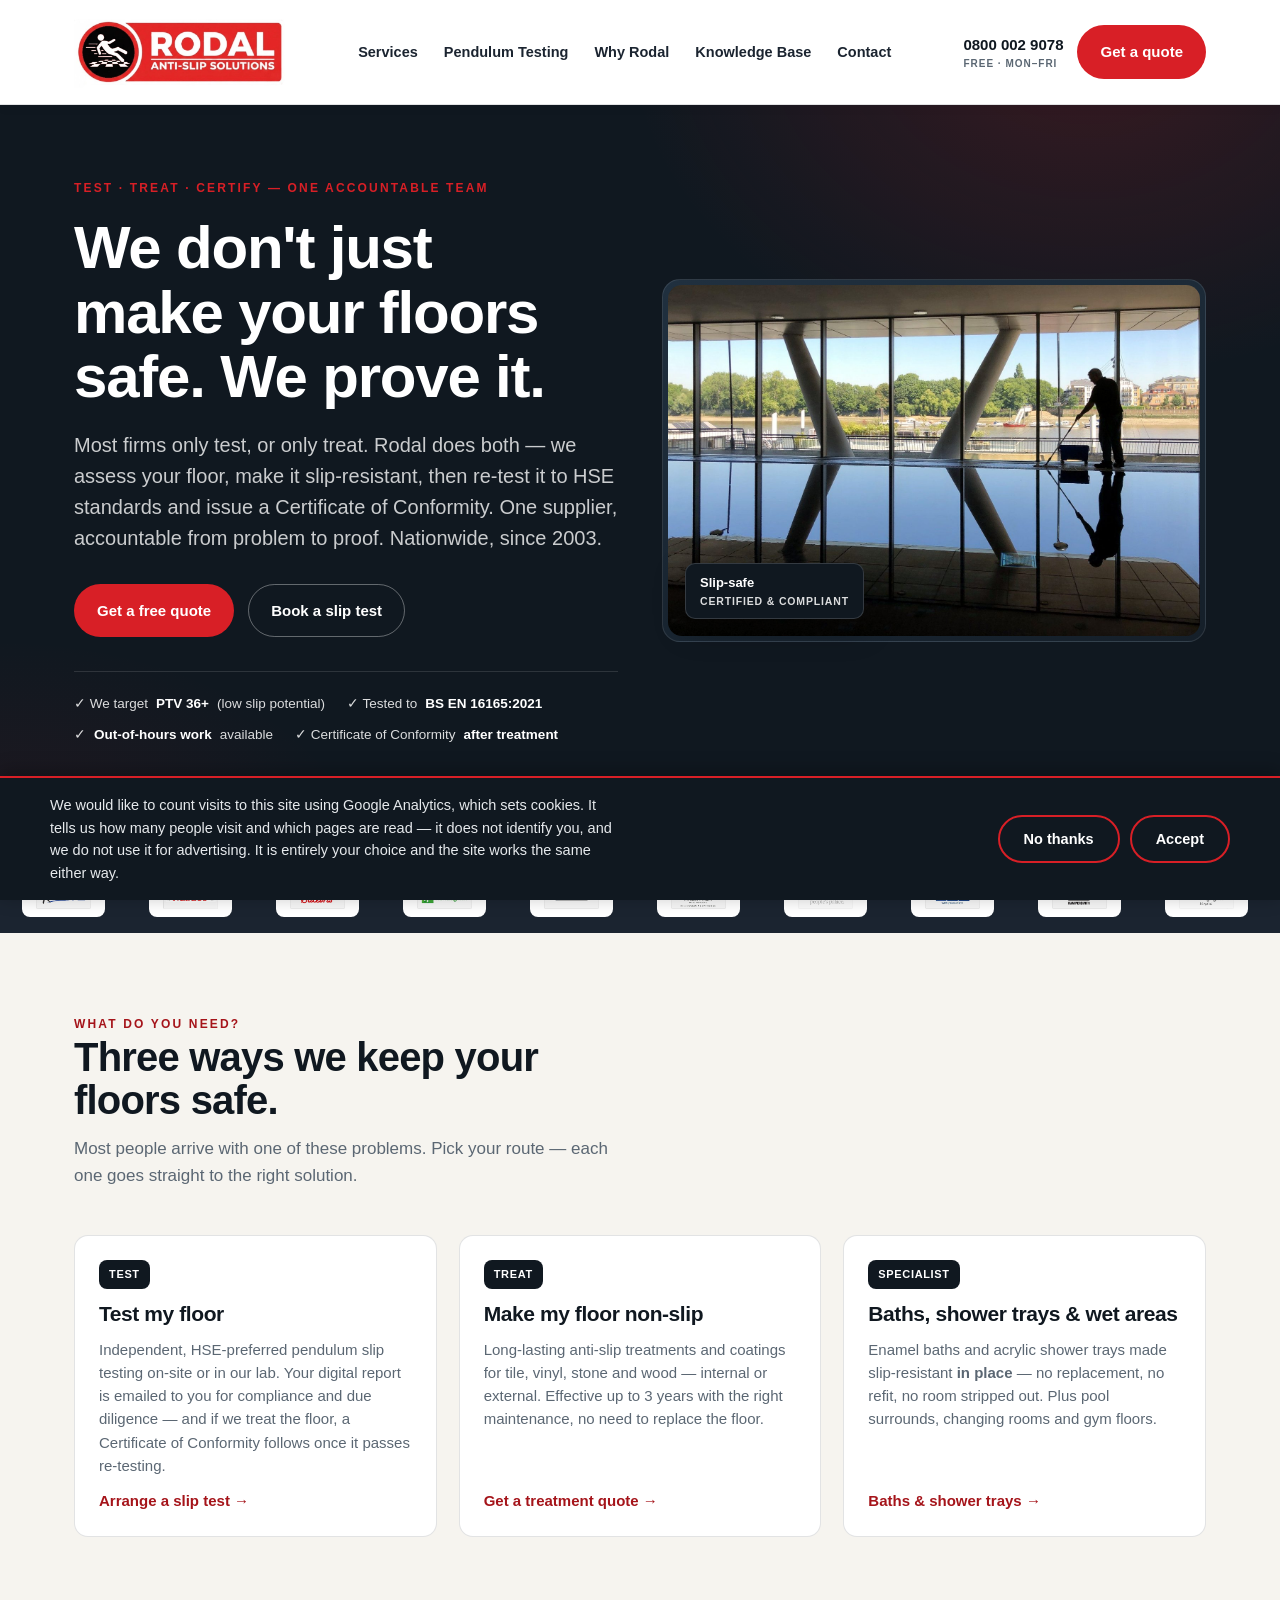
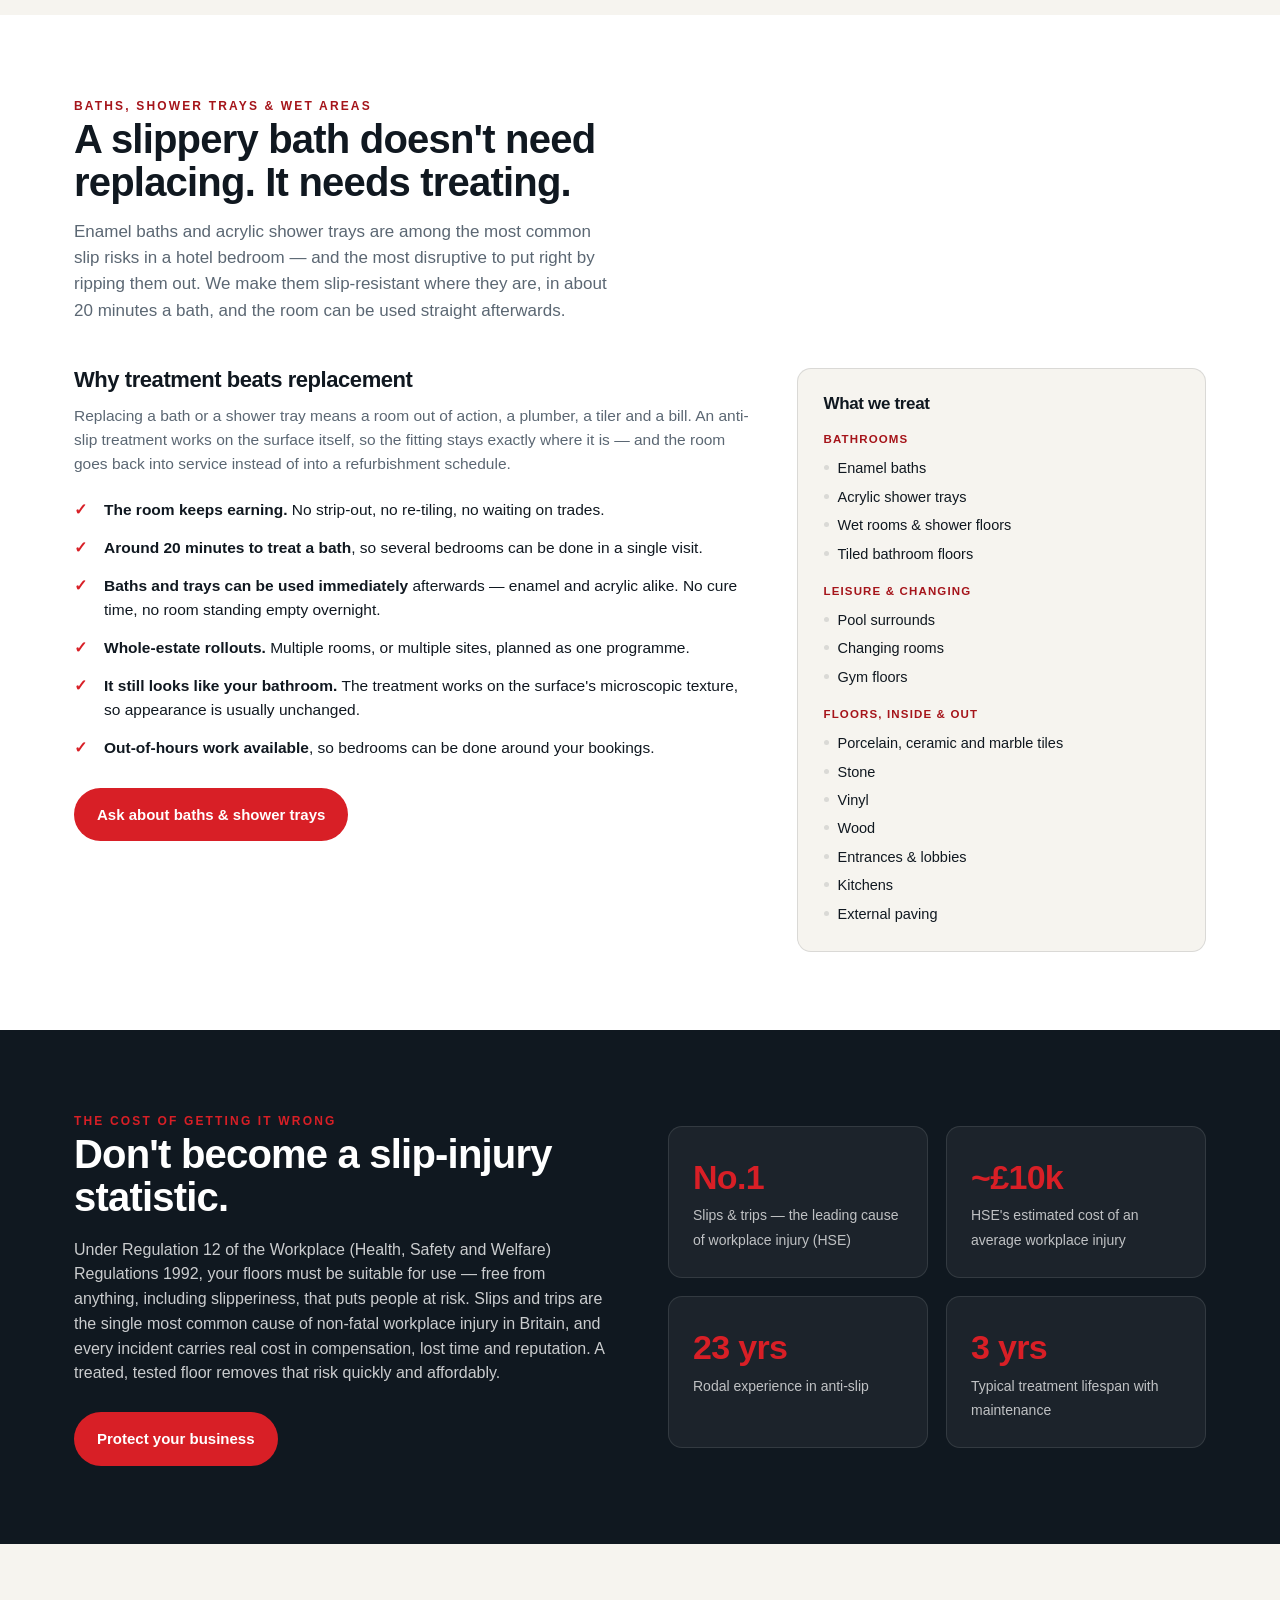
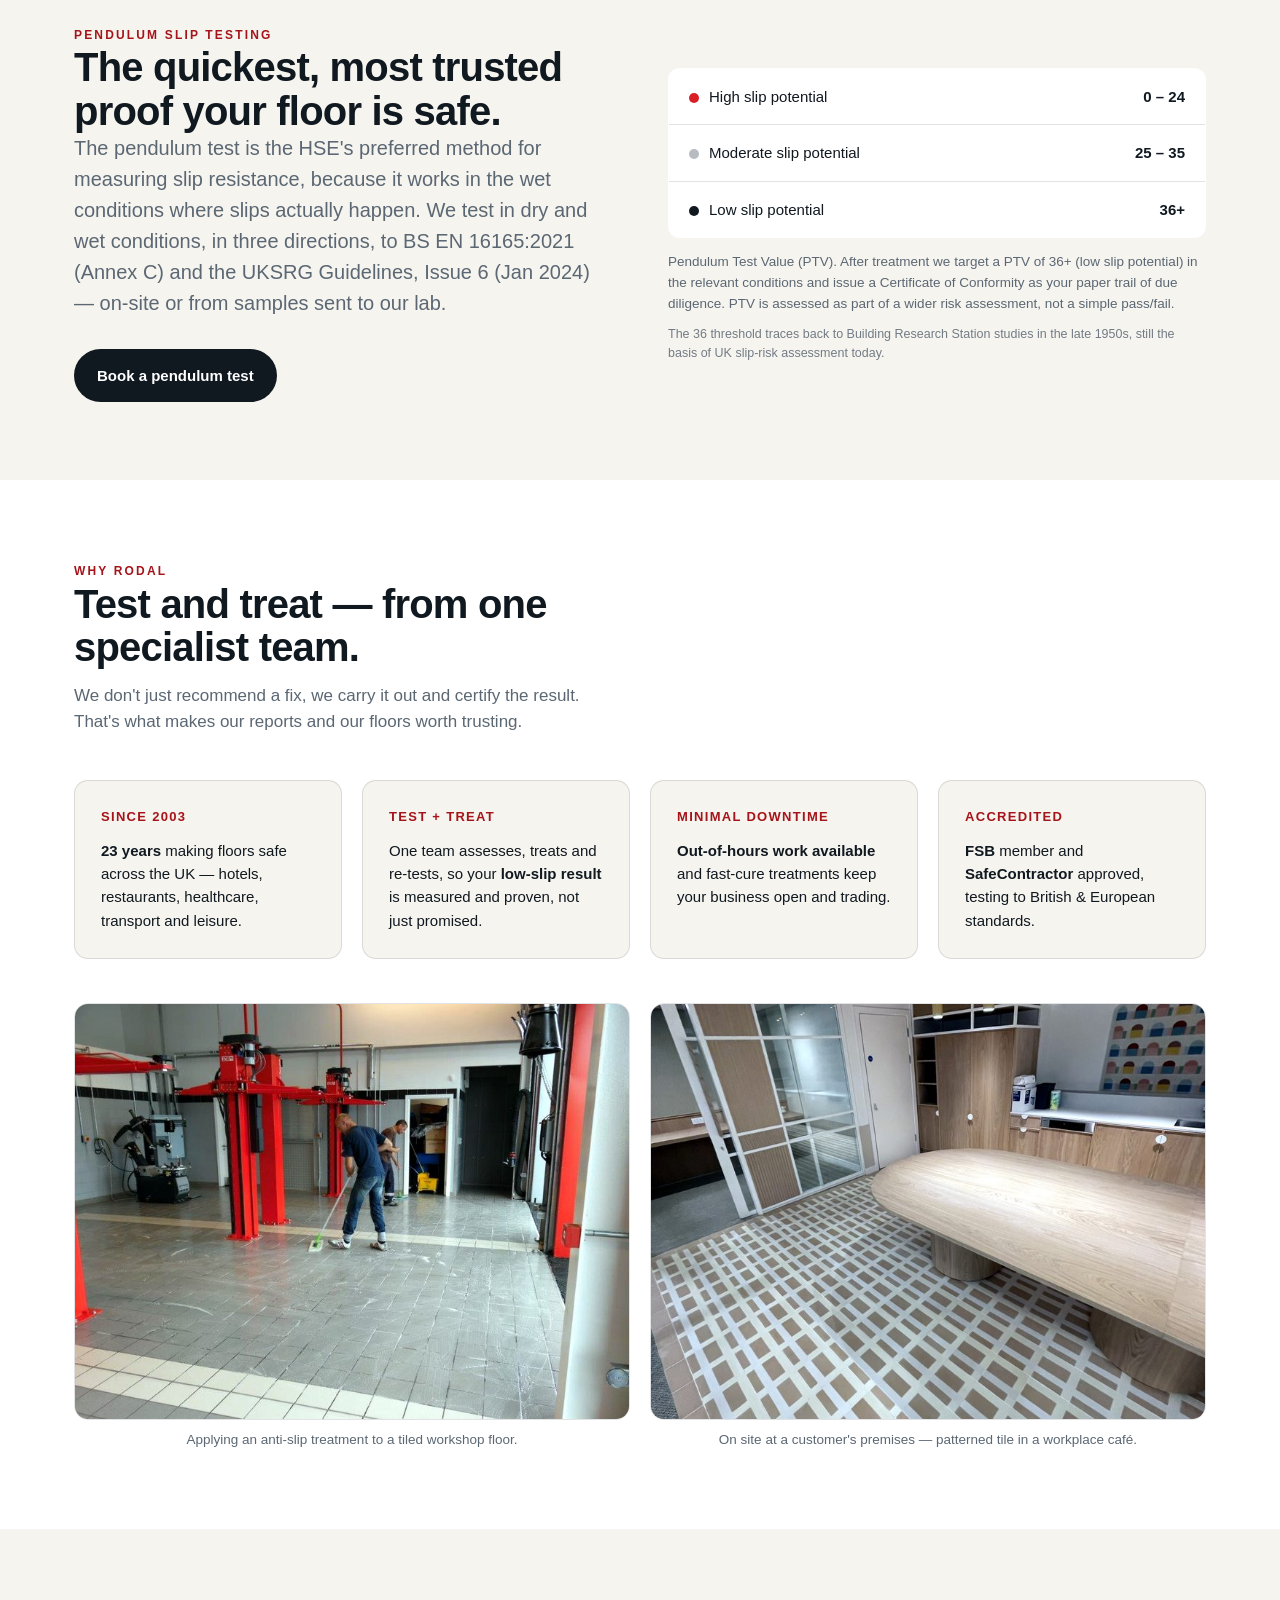
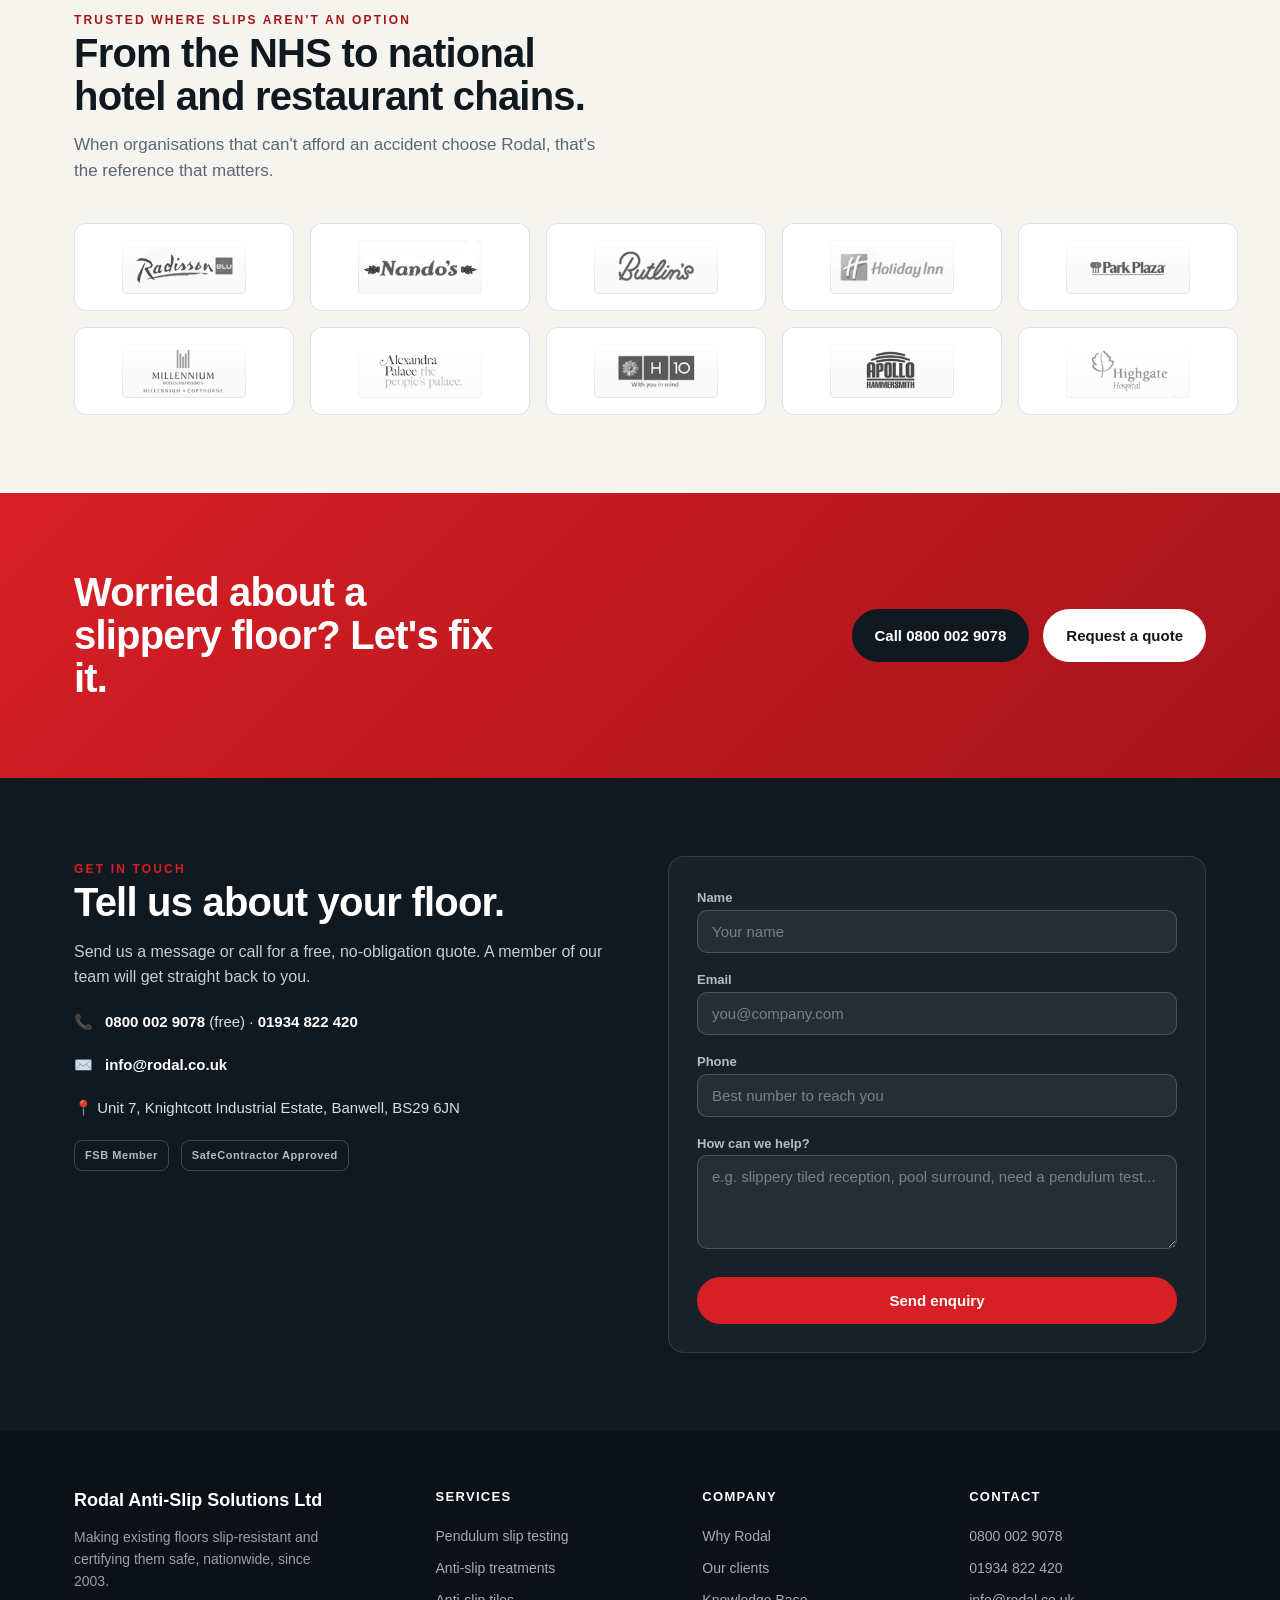
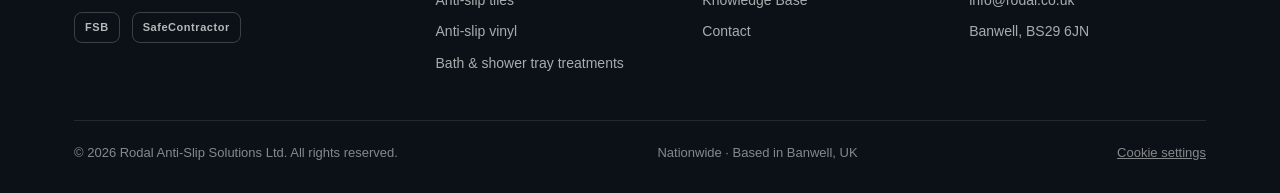
==== index.html @ 03ccbbd1 "Add a site icon The logo's circular slip mark on a red tile, in the sizes browsers and phones use. L" ====
<!DOCTYPE html>
<html lang="en">
<head>
<meta charset="UTF-8" />
<meta name="viewport" content="width=device-width, initial-scale=1" />
<!-- REVIEW PREVIEW ONLY: keeps this draft out of Google search results.
     REMOVE THIS LINE BEFORE THE SITE GOES LIVE, or the real site will never be listed. -->
<title>Anti-slip baths, shower trays & floors | Rodal Anti-Slip Solutions</title>
<meta name="description" content="Anti-slip treatment for enamel baths, acrylic shower trays and hard floors, proven by HSE-standard pendulum testing. Trusted by the NHS, TfL and hotel groups." />
<link rel="icon" href="/favicon.ico" sizes="any">
<link rel="icon" type="image/png" href="/favicon-32.png" sizes="32x32">
<link rel="apple-touch-icon" href="/apple-touch-icon.png">
<link rel="stylesheet" href="styles.css" />
</head>
<body>

<header>
  <div class="wrap nav">
    <a class="brand" href="#top">
      <img src="assets/rodal-logo.png" alt="Rodal Anti-Slip Solutions" width="212" height="72" />
    </a>
    <nav class="nav-links" id="menu">
      <a href="#services">Services</a>
      <a href="#testing">Pendulum Testing</a>
      <a href="#why">Why Rodal</a>
      <a href="knowledge.html">Knowledge Base</a>
      <a href="#contact">Contact</a>
    </nav>
    <div class="nav-cta">
      <a class="nav-phone" href="tel:08000029078">0800 002 9078<small>Free · Mon–Fri</small></a>
      <a class="btn btn-primary" href="#contact">Get a quote</a>
      <button class="burger" onclick="document.getElementById('menu').classList.toggle('open')">☰</button>
    </div>
  </div>
</header>

<!-- HERO -->
<section class="hero" id="top" style="padding:0">
  <div class="wrap">
    <div>
      <span class="eyebrow" style="color:var(--accent)">Test · Treat · Certify — one accountable team</span>
      <h1>We don't just make your floors safe. We prove it.</h1>
      <p class="lead">Most firms only test, or only treat. Rodal does both — we assess your floor, make it slip-resistant, then re-test it to HSE standards and issue a Certificate of Conformity. One supplier, accountable from problem to proof. Nationwide, since 2003.</p>
      <div class="hero-cta">
        <a class="btn btn-primary" href="#contact">Get a free quote</a>
        <a class="btn btn-ghost" href="#testing">Book a slip test</a>
      </div>
      <div class="ticks">
        <span class="tick">✓ We target <b>PTV 36+</b> (low slip potential)</span>
        <span class="tick">✓ Tested to <b>BS EN 16165:2021</b></span>
        <span class="tick">✓ <b>Out-of-hours work</b> available</span>
        <span class="tick">✓ Certificate of Conformity <b>after treatment</b></span>
      </div>
    </div>
    <div class="hero-card">
      <img src="assets/hero-poolside.jpg" width="1500" height="1004"
           alt="A Rodal operative treating a poolside floor at a riverside leisure building" />
      <div class="hero-badge">Slip-safe<small>Certified &amp; compliant</small></div>
    </div>
  </div>
</section>

<!-- MARQUEE -->
<p class="marquee-lead">Trusted across hotels, healthcare, leisure and hospitality</p>
<div class="marquee">
  <div class="track">
    <img src="assets/logos/radisson.png" alt="Radisson" /><img src="assets/logos/nandos.png" alt="Nando's" /><img src="assets/logos/butlins.png" alt="Butlin's" /><img src="assets/logos/holiday.png" alt="Holiday Inn" /><img src="assets/logos/parkplaza.png" alt="Park Plaza" /><img src="assets/logos/millenium.png" alt="Millennium Hotels" /><img src="assets/logos/alexandra.png" alt="Alexandra Hotels" /><img src="assets/logos/h10.png" alt="H10 Hotels" /><img src="assets/logos/apollo.png" alt="Apollo" /><img src="assets/logos/highgate.png" alt="Highgate" />
    <img src="assets/logos/radisson.png" alt="Radisson" /><img src="assets/logos/nandos.png" alt="Nando's" /><img src="assets/logos/butlins.png" alt="Butlin's" /><img src="assets/logos/holiday.png" alt="Holiday Inn" /><img src="assets/logos/parkplaza.png" alt="Park Plaza" /><img src="assets/logos/millenium.png" alt="Millennium Hotels" /><img src="assets/logos/alexandra.png" alt="Alexandra Hotels" /><img src="assets/logos/h10.png" alt="H10 Hotels" /><img src="assets/logos/apollo.png" alt="Apollo" /><img src="assets/logos/highgate.png" alt="Highgate" />
  </div>
</div>

<!-- SERVICES / ROUTES -->
<section id="services">
  <div class="wrap">
    <div class="sec-head">
      <span class="eyebrow">What do you need?</span>
      <h2>Three ways we keep your floors safe.</h2>
      <p>Most people arrive with one of these problems. Pick your route — each one goes straight to the right solution.</p>
    </div>
    <div class="routes">
      <div class="route">
        <div class="rbody">
          <span class="tag">Test</span>
          <h3>Test my floor</h3>
          <p>Independent, HSE-preferred pendulum slip testing on-site or in our lab. Your digital report is emailed to you for compliance and due diligence — and if we treat the floor, a Certificate of Conformity follows once it passes re-testing.</p>
          <a class="rlink" href="#testing">Arrange a slip test →</a>
        </div>
      </div>
      <div class="route">
        <div class="rbody">
          <span class="tag">Treat</span>
          <h3>Make my floor non-slip</h3>
          <p>Long-lasting anti-slip treatments and coatings for tile, vinyl, stone and wood — internal or external. Effective up to 3 years with the right maintenance, no need to replace the floor.</p>
          <a class="rlink" href="#contact">Get a treatment quote →</a>
        </div>
      </div>
      <div class="route">
        <div class="rbody">
          <span class="tag">Specialist</span>
          <h3>Baths, shower trays &amp; wet areas</h3>
          <p>Enamel baths and acrylic shower trays made slip-resistant <b>in place</b> — no replacement, no refit, no room stripped out. Plus pool surrounds, changing rooms and gym floors.</p>
          <a class="rlink" href="#bathrooms">Baths &amp; shower trays →</a>
        </div>
      </div>
    </div>
  </div>
</section>

<!-- BATHROOMS, TRAYS & WET AREAS -->
<section id="bathrooms">
  <div class="wrap">
    <div class="sec-head">
      <span class="eyebrow">Baths, shower trays &amp; wet areas</span>
      <h2>A slippery bath doesn't need replacing. It needs treating.</h2>
      <p>Enamel baths and acrylic shower trays are among the most common slip risks in a hotel bedroom — and the most disruptive to put right by ripping them out. We make them slip-resistant where they are, in about 20 minutes a bath, and the room can be used straight afterwards.</p>
    </div>
    <div class="bath-grid">
      <div class="bath-main">
        <h3>Why treatment beats replacement</h3>
        <p>Replacing a bath or a shower tray means a room out of action, a plumber, a tiler and a bill. An anti-slip treatment works on the surface itself, so the fitting stays exactly where it is — and the room goes back into service instead of into a refurbishment schedule.</p>
        <ul class="bath-list">
          <li><b>The room keeps earning.</b> No strip-out, no re-tiling, no waiting on trades.</li>
          <li><b>Around 20 minutes to treat a bath</b>, so several bedrooms can be done in a single visit.</li>
          <li><b>Baths and trays can be used immediately</b> afterwards — enamel and acrylic alike. No cure time, no room standing empty overnight.</li>
          <li><b>Whole-estate rollouts.</b> Multiple rooms, or multiple sites, planned as one programme.</li>
          <li><b>It still looks like your bathroom.</b> The treatment works on the surface's microscopic texture, so appearance is usually unchanged.</li>
          <li><b>Out-of-hours work available</b>, so bedrooms can be done around your bookings.</li>
        </ul>
        <a class="btn btn-primary" href="#contact">Ask about baths &amp; shower trays</a>
      </div>
      <aside class="treat-list">
        <h3>What we treat</h3>
        <div class="tl-group">
          <span class="tl-head">Bathrooms</span>
          <ul>
            <li>Enamel baths</li>
            <li>Acrylic shower trays</li>
            <li>Wet rooms &amp; shower floors</li>
            <li>Tiled bathroom floors</li>
          </ul>
        </div>
        <div class="tl-group">
          <span class="tl-head">Leisure &amp; changing</span>
          <ul>
            <li>Pool surrounds</li>
            <li>Changing rooms</li>
            <li>Gym floors</li>
          </ul>
        </div>
        <div class="tl-group">
          <span class="tl-head">Floors, inside &amp; out</span>
          <ul>
            <li>Porcelain, ceramic and marble tiles</li>
            <li>Stone</li>
            <li>Vinyl</li>
            <li>Wood</li>
            <li>Entrances &amp; lobbies</li>
            <li>Kitchens</li>
            <li>External paving</li>
          </ul>
        </div>
      </aside>
    </div>
  </div>
</section>

<!-- RISK BAND -->
<section class="risk">
  <div class="wrap">
    <div>
      <span class="eyebrow" style="color:var(--accent)">The cost of getting it wrong</span>
      <h2>Don't become a slip-injury statistic.</h2>
      <p>Under Regulation 12 of the Workplace (Health, Safety and Welfare) Regulations 1992, your floors must be suitable for use — free from anything, including slipperiness, that puts people at risk. Slips and trips are the single most common cause of non-fatal workplace injury in Britain, and every incident carries real cost in compensation, lost time and reputation. A treated, tested floor removes that risk quickly and affordably.</p>
      <a class="btn btn-primary" href="#contact" style="margin-top:26px">Protect your business</a>
    </div>
    <div class="stats">
      <div class="stat"><b>No.1</b><span>Slips &amp; trips — the leading cause of workplace injury (HSE)</span></div>
      <div class="stat"><b>~£10k</b><span>HSE's estimated cost of an average workplace injury</span></div>
      <div class="stat"><b>23 yrs</b><span>Rodal experience in anti-slip</span></div>
      <div class="stat"><b>3 yrs</b><span>Typical treatment lifespan with maintenance</span></div>
    </div>
  </div>
</section>

<!-- PENDULUM TESTING -->
<section id="testing">
  <div class="wrap ptv">
    <div>
      <span class="eyebrow">Pendulum slip testing</span>
      <h2>The quickest, most trusted proof your floor is safe.</h2>
      <p class="lead" style="color:var(--muted)">The pendulum test is the HSE's preferred method for measuring slip resistance, because it works in the wet conditions where slips actually happen. We test in dry and wet conditions, in three directions, to BS EN 16165:2021 (Annex C) and the UKSRG Guidelines, Issue 6 (Jan 2024) — on-site or from samples sent to our lab.</p>
      <div class="hero-cta">
        <a class="btn btn-dark" href="#contact">Book a pendulum test</a>
      </div>
    </div>
    <div>
      <table class="ptv-table">
        <tr><td><span class="dot" style="background:#d81f26"></span>High slip potential</td><td>0 – 24</td></tr>
        <tr><td><span class="dot" style="background:#b8bcc2"></span>Moderate slip potential</td><td>25 – 35</td></tr>
        <tr><td><span class="dot" style="background:#101820"></span>Low slip potential</td><td>36+</td></tr>
      </table>
      <p style="font-size:13.5px;color:var(--muted);margin-top:14px">Pendulum Test Value (PTV). After treatment we target a PTV of 36+ (low slip potential) in the relevant conditions and issue a Certificate of Conformity as your paper trail of due diligence. PTV is assessed as part of a wider risk assessment, not a simple pass/fail.</p>
      <p style="font-size:12.5px;color:var(--muted);margin-top:10px;opacity:.85">The 36 threshold traces back to Building Research Station studies in the late 1950s, still the basis of UK slip-risk assessment today.</p>
    </div>
  </div>
</section>

<!-- WHY -->
<section class="why" id="why">
  <div class="wrap">
    <div class="sec-head">
      <span class="eyebrow">Why Rodal</span>
      <h2>Test and treat — from one specialist team.</h2>
      <p>We don't just recommend a fix, we carry it out and certify the result. That's what makes our reports and our floors worth trusting.</p>
    </div>
    <div class="why-grid">
      <div class="why-item"><div class="k">Since 2003</div><p><b>23 years</b> making floors safe across the UK — hotels, restaurants, healthcare, transport and leisure.</p></div>
      <div class="why-item"><div class="k">Test + Treat</div><p>One team assesses, treats and re-tests, so your <b>low-slip result</b> is measured and proven, not just promised.</p></div>
      <div class="why-item"><div class="k">Minimal downtime</div><p><b>Out-of-hours work available</b> and fast-cure treatments keep your business open and trading.</p></div>
      <div class="why-item"><div class="k">Accredited</div><p><b>FSB</b> member and <b>SafeContractor</b> approved, testing to British &amp; European standards.</p></div>
    </div>
    <div class="work-pair">
      <figure>
        <img src="assets/treating-a-floor.jpg" width="760" height="570" loading="lazy"
             alt="Two Rodal operatives applying an anti-slip treatment to a tiled workshop floor" />
        <figcaption>Applying an anti-slip treatment to a tiled workshop floor.</figcaption>
      </figure>
      <figure>
        <img src="assets/customer-tile-floor.jpg" width="760" height="570" loading="lazy"
             alt="A patterned tiled floor in a workplace cafe at a customer's premises" />
        <figcaption>On site at a customer's premises — patterned tile in a workplace café.</figcaption>
      </figure>
    </div>
  </div>
</section>

<!-- CLIENTS -->
<section id="clients">
  <div class="wrap">
    <div class="sec-head">
      <span class="eyebrow">Trusted where slips aren't an option</span>
      <h2>From the NHS to national hotel and restaurant chains.</h2>
      <p>When organisations that can't afford an accident choose Rodal, that's the reference that matters.</p>
    </div>
    <div class="clients-grid">
      <div class="client"><img src="assets/logos/radisson.png" alt="Radisson" /></div>
      <div class="client"><img src="assets/logos/nandos.png" alt="Nando's" /></div>
      <div class="client"><img src="assets/logos/butlins.png" alt="Butlin's" /></div>
      <div class="client"><img src="assets/logos/holiday.png" alt="Holiday Inn" /></div>
      <div class="client"><img src="assets/logos/parkplaza.png" alt="Park Plaza" /></div>
      <div class="client"><img src="assets/logos/millenium.png" alt="Millennium Hotels" /></div>
      <div class="client"><img src="assets/logos/alexandra.png" alt="Alexandra Hotels" /></div>
      <div class="client"><img src="assets/logos/h10.png" alt="H10 Hotels" /></div>
      <div class="client"><img src="assets/logos/apollo.png" alt="Apollo" /></div>
      <div class="client"><img src="assets/logos/highgate.png" alt="Highgate" /></div>
    </div>
  </div>
</section>

<!-- CTA BAND -->
<section class="cta-band">
  <div class="wrap">
    <h2>Worried about a slippery floor? Let's fix it.</h2>
    <div class="btns">
      <a class="btn btn-dark" href="tel:08000029078">Call 0800 002 9078</a>
      <a class="btn" style="background:#fff;color:var(--ink)" href="#contact">Request a quote</a>
    </div>
  </div>
</section>

<!-- CONTACT -->
<section class="contact" id="contact">
  <div class="wrap">
    <div class="cinfo">
      <span class="eyebrow" style="color:var(--accent)">Get in touch</span>
      <h2 style="color:#fff">Tell us about your floor.</h2>
      <p style="margin-top:16px">Send us a message or call for a free, no-obligation quote. A member of our team will get straight back to you.</p>
      <div class="line">📞 <span><a href="tel:08000029078">0800 002 9078</a> (free) · <a href="tel:01934822420">01934 822 420</a></span></div>
      <div class="line">✉️ <a href="mailto:info@rodal.co.uk">info@rodal.co.uk</a></div>
      <div class="line">📍 Unit 7, Knightcott Industrial Estate, Banwell, BS29 6JN</div>
      <div class="accred"><span>FSB Member</span><span>SafeContractor Approved</span></div>
    </div>
    <form onsubmit="return rodalSubmit(event, 'enquirySent', 'Website enquiry')">
      <div><label>Name</label><input required placeholder="Your name" /></div>
      <div><label>Email</label><input type="email" required placeholder="you@company.com" /></div>
      <div><label>Phone</label><input placeholder="Best number to reach you" /></div>
      <div><label>How can we help?</label><textarea rows="4" placeholder="e.g. slippery tiled reception, pool surround, need a pendulum test..."></textarea></div>
      <!-- Spam trap: hidden from people, filled in by bots. Submissions with
           this set are silently discarded. Not visible on the page. -->
      <input type="text" name="_gotcha" tabindex="-1" autocomplete="off" aria-hidden="true" style="position:absolute;left:-9999px;width:1px;height:1px;opacity:0;">
      <button class="btn btn-primary" type="submit">Send enquiry</button>
    </form>
    <!-- Shown in place of the form once an enquiry has been sent. -->
    <div id="enquirySent" style="display:none; border-left:4px solid var(--accent); background:rgba(255,255,255,.06); border-radius:10px; padding:20px 22px; align-self:start;">
      <h3 style="color:#fff; margin:0 0 .4em;">Thank you — message sent</h3>
      <p style="margin:0;">We've received your enquiry and will get straight back to you. If it's urgent, please call us free on <a href="tel:08000029078" style="color:#fff; font-weight:700;">0800 002 9078</a>.</p>
    </div>
  </div>
</section>

<!-- FOOTER -->
<footer>
  <div class="wrap">
    <div class="foot">
      <div class="foot-brand">
        <b>Rodal Anti-Slip Solutions Ltd</b>
        <p>Making existing floors slip-resistant and certifying them safe, nationwide, since 2003.</p>
        <div class="accred"><span>FSB</span><span>SafeContractor</span></div>
      </div>
      <div>
        <h4>Services</h4>
        <a href="#testing">Pendulum slip testing</a>
        <a href="#services">Anti-slip treatments</a>
        <a href="#services">Anti-slip tiles</a>
        <a href="#services">Anti-slip vinyl</a>
        <a href="#services">Bath &amp; shower tray treatments</a>
      </div>
      <div>
        <h4>Company</h4>
        <a href="#why">Why Rodal</a>
        <a href="#clients">Our clients</a>
        <a href="knowledge.html">Knowledge Base</a>
        <a href="#contact">Contact</a>
      </div>
      <div>
        <h4>Contact</h4>
        <a href="tel:08000029078">0800 002 9078</a>
        <a href="tel:01934822420">01934 822 420</a>
        <a href="mailto:info@rodal.co.uk">info@rodal.co.uk</a>
        <a>Banwell, BS29 6JN</a>
      </div>
    </div>
    <div class="foot-bottom">
      <span>© 2026 Rodal Anti-Slip Solutions Ltd. All rights reserved.</span>
      <span>Nationwide · Based in Banwell, UK</span>
    </div>
  </div>
</footer>

<script src="assets/rodal-forms.js"></script>
<script src="assets/consent.js"></script>
</body>
</html>
---- styles.css ----
:root{
  --ink:#101820;
  --ink-2:#1b2430;
  --paper:#f6f4ef;
  --paper-2:#ffffff;
  --muted:#5b6773;
  --line:rgba(16,24,32,.12);
  --accent:#d81f26;      /* brand red */
  --accent-deep:#a5141a;
  --safe:#d81f26;        /* on-brand accent */
  --maxw:1180px;
  --r:14px;
}
*{box-sizing:border-box;margin:0;padding:0}
html{scroll-behavior:smooth}
body{
  font-family:-apple-system,BlinkMacSystemFont,"Segoe UI",Roboto,Helvetica,Arial,sans-serif;
  color:var(--ink);background:var(--paper);line-height:1.55;
  -webkit-font-smoothing:antialiased;
}
a{color:inherit;text-decoration:none}
.wrap{max-width:var(--maxw);margin:0 auto;padding:0 24px}
.eyebrow{font-size:12px;letter-spacing:.18em;text-transform:uppercase;font-weight:700;color:var(--accent-deep)}
h1,h2,h3{line-height:1.08;letter-spacing:-.02em;font-weight:800}
h1{font-size:clamp(34px,5.2vw,60px)}
h2{font-size:clamp(26px,3.6vw,40px)}
p{color:var(--ink)}
.lead{font-size:clamp(17px,2vw,20px);color:var(--muted);max-width:60ch}

/* buttons */
.btn{display:inline-flex;align-items:center;gap:.5em;padding:14px 22px;border-radius:999px;font-weight:700;font-size:15px;transition:.2s;border:1.5px solid transparent;cursor:pointer}
.btn-primary{background:var(--accent);color:#fff}
.btn-primary:hover{background:var(--accent-deep);transform:translateY(-1px)}
.btn-ghost{border-color:rgba(255,255,255,.35);color:#fff}
.btn-ghost:hover{background:rgba(255,255,255,.1)}
.btn-dark{background:var(--ink);color:#fff}
.btn-dark:hover{background:var(--ink-2);transform:translateY(-1px)}

/* header */
header{position:sticky;top:0;z-index:50;background:#fff;border-bottom:1px solid var(--line);box-shadow:0 1px 12px rgba(16,24,32,.06)}
.nav{display:flex;align-items:center;justify-content:space-between;gap:20px;height:104px}
.brand{display:flex;align-items:center;color:var(--ink)}
.brand img{height:72px;width:auto;display:block}
.nav-links{display:flex;align-items:center;gap:26px}
.nav-links a{color:var(--ink-2);font-size:14.5px;font-weight:600}
.nav-links a:hover{color:var(--accent)}
.nav-cta{display:flex;align-items:center;gap:14px}
.nav-phone{color:var(--ink);font-weight:800;font-size:15px;white-space:nowrap}
.nav-phone small{display:block;font-size:10px;color:var(--muted);font-weight:600;letter-spacing:.1em;text-transform:uppercase}
.burger{display:none;background:none;border:0;color:var(--ink);font-size:26px;line-height:1}

/* hero */
.hero{background:var(--ink);color:#fff;position:relative;overflow:hidden}
.hero:before{content:"";position:absolute;inset:0;background:
  radial-gradient(60% 80% at 85% -10%,rgba(216,31,38,.20),transparent 60%),
  radial-gradient(50% 60% at 0% 110%,rgba(216,31,38,.10),transparent 60%)}
.hero .wrap{position:relative;padding:70px 24px 80px;display:grid;grid-template-columns:1fr 1fr;gap:44px;align-items:center}
.hero h1{margin:16px 0 20px;max-width:15ch}
.hero .lead{color:rgba(255,255,255,.78)}
.hero-cta{display:flex;gap:14px;flex-wrap:wrap;margin-top:30px}
.ticks{display:flex;flex-wrap:wrap;gap:10px 22px;margin-top:34px;border-top:1px solid rgba(255,255,255,.12);padding-top:22px}
.tick{font-size:13.5px;color:rgba(255,255,255,.85);display:flex;align-items:center;gap:8px}
.tick b{color:#fff}
.tick svg{flex:none}
.hero-card{background:linear-gradient(160deg,#20303f,#151f29);border:1px solid rgba(255,255,255,.1);border-radius:18px;padding:5px;aspect-ratio:3/2;position:relative}
.hero-card img{width:100%;height:100%;border-radius:14px;object-fit:cover;display:block}
.ph{width:100%;height:100%;border-radius:14px;background:
   repeating-linear-gradient(45deg,rgba(255,255,255,.03) 0 12px,rgba(255,255,255,.06) 12px 24px);
   display:grid;place-items:center;text-align:center;color:rgba(255,255,255,.55);font-size:13px;padding:20px}
.hero-badge{position:absolute;bottom:22px;left:22px;background:var(--ink);color:#fff;border:1px solid rgba(255,255,255,.15);font-weight:800;font-size:13px;padding:9px 14px;border-radius:10px;box-shadow:0 10px 30px rgba(0,0,0,.35)}
.hero-badge small{display:block;font-weight:600;font-size:10.5px;opacity:.85;letter-spacing:.08em;text-transform:uppercase}

/* marquee */
.marquee{background:var(--ink-2);color:#fff;padding:16px 0;overflow:hidden;white-space:nowrap;border-top:1px solid rgba(255,255,255,.08)}
.marquee .track{display:inline-block;animation:scroll 34s linear infinite}
.marquee span{display:inline-block;padding:0 30px;font-weight:700;font-size:14px;letter-spacing:.04em;color:rgba(255,255,255,.7)}
.marquee span:before{content:"◆";color:var(--accent);margin-right:30px;font-size:8px;vertical-align:middle}
@keyframes scroll{from{transform:translateX(0)}to{transform:translateX(-50%)}}
.marquee img{height:40px;width:auto;margin:0 22px;background:#fff;border-radius:8px;padding:8px 14px;object-fit:contain;vertical-align:middle}

/* sections */
section{padding:78px 0}
.sec-head{max-width:60ch}
.sec-head .eyebrow{margin-bottom:12px}
.sec-head p{color:var(--muted);margin-top:14px;font-size:17px}

/* routes */
.routes{display:grid;grid-template-columns:repeat(3,1fr);gap:22px;margin-top:46px}
.route{background:var(--paper-2);border:1px solid var(--line);border-radius:var(--r);overflow:hidden;display:flex;flex-direction:column;transition:.2s}
.route:hover{transform:translateY(-4px);box-shadow:0 20px 44px rgba(16,24,32,.1)}
.route .rimg{aspect-ratio:16/10;background:linear-gradient(160deg,#e9e4d9,#d9d2c4);display:grid;place-items:center;color:#8a8172;font-size:12.5px;position:relative}
.route .tag{position:absolute;top:12px;left:12px;background:var(--ink);color:#fff;font-size:11px;font-weight:700;letter-spacing:.06em;text-transform:uppercase;padding:6px 10px;border-radius:8px}
.route .rbody{padding:24px;display:flex;flex-direction:column;gap:12px;flex:1}
/* cards carry no photo, so the tag sits inline at the top of the body */
.route .rbody .tag{position:static;align-self:flex-start;margin-bottom:2px}
.route h3{font-size:21px}
.route p{color:var(--muted);font-size:15px}
.route .rlink{margin-top:auto;font-weight:800;color:var(--accent-deep);font-size:15px}

/* risk band */
.risk{background:var(--ink);color:#fff}
.risk .wrap{display:grid;grid-template-columns:1fr 1fr;gap:56px;align-items:center}
.risk h2{margin-bottom:18px}
.risk p{color:rgba(255,255,255,.78)}
.stats{display:grid;grid-template-columns:1fr 1fr;gap:18px}
.stat{background:rgba(255,255,255,.05);border:1px solid rgba(255,255,255,.1);border-radius:14px;padding:24px}
.stat b{display:block;font-size:34px;font-weight:900;color:var(--accent);letter-spacing:-.02em}
.stat span{font-size:14px;color:rgba(255,255,255,.72)}

/* PTV / how */
.ptv{display:grid;grid-template-columns:1fr 1fr;gap:56px;align-items:center}
.ptv-table{width:100%;border-collapse:collapse;margin-top:8px;background:var(--paper-2);border-radius:12px;overflow:hidden;border:1px solid var(--line)}
.ptv-table td{padding:16px 20px;border-bottom:1px solid var(--line);font-size:15px}
.ptv-table tr:last-child td{border-bottom:0}
.ptv-table td:last-child{text-align:right;font-weight:800}
.dot{display:inline-block;width:10px;height:10px;border-radius:50%;margin-right:10px;vertical-align:middle}

/* why */
.why{background:var(--paper-2)}
.why-grid{display:grid;grid-template-columns:repeat(4,1fr);gap:20px;margin-top:44px}
.why-item{padding:26px;border:1px solid var(--line);border-radius:14px;background:var(--paper)}
.why-item .k{font-size:13px;font-weight:800;letter-spacing:.1em;text-transform:uppercase;color:var(--accent-deep);margin-bottom:12px}
.why-item p{font-size:15px;color:var(--ink)}
.why-item p b{font-weight:800}
/* baths, shower trays & wet areas */
#bathrooms{background:var(--paper-2)}
.bath-grid{display:grid;grid-template-columns:1.25fr .75fr;gap:40px;margin-top:44px;align-items:start}
.bath-main h3{font-size:22px;margin-bottom:12px}
.bath-main p{color:var(--muted);font-size:15.5px}
.bath-list{list-style:none;margin:22px 0 28px;display:grid;gap:14px}
.bath-list li{position:relative;padding-left:30px;font-size:15.5px;color:var(--ink)}
.bath-list li:before{content:"✓";position:absolute;left:0;top:0;color:var(--accent);font-weight:800}
.bath-list li b{font-weight:800}
.treat-list{background:var(--paper);border:1px solid var(--line);border-radius:var(--r);padding:26px}
.treat-list h3{font-size:17px;margin-bottom:6px}
.tl-group{margin-top:18px}
.tl-head{display:block;font-size:11.5px;font-weight:800;letter-spacing:.1em;text-transform:uppercase;color:var(--accent-deep);margin-bottom:8px}
.tl-group ul{list-style:none;display:grid;gap:6px}
.tl-group li{font-size:14.5px;color:var(--ink);padding-left:14px;position:relative}
.tl-group li:before{content:"";position:absolute;left:0;top:8px;width:5px;height:5px;border-radius:50%;background:var(--line)}

/* caption above the client logo strip */
.marquee-lead{text-align:center;font-size:11.5px;font-weight:800;letter-spacing:.14em;text-transform:uppercase;color:var(--muted);background:var(--ink-2);color:rgba(255,255,255,.6);padding:16px 20px 0}

/* two photographs of real work, matched shape, one row */
.work-pair{display:grid;grid-template-columns:1fr 1fr;gap:20px;margin-top:44px}
.work-pair figure{margin:0}
.work-pair img{width:100%;height:auto;aspect-ratio:4/3;object-fit:cover;display:block;border-radius:14px;border:1px solid var(--line)}
.work-pair figcaption{margin-top:10px;font-size:13.5px;color:var(--muted);text-align:center}
@media (max-width:720px){ .work-pair{grid-template-columns:1fr;gap:24px} }

/* clients */
.clients-grid{display:grid;grid-template-columns:repeat(5,1fr);gap:16px;margin-top:38px}
.client{aspect-ratio:5/2;border:1px solid var(--line);border-radius:12px;display:grid;place-items:center;background:var(--paper-2);font-weight:800;color:#9aa2ab;font-size:14px;letter-spacing:.02em;padding:16px}
.client img{max-width:100%;max-height:54px;object-fit:contain;filter:grayscale(1);opacity:.8;transition:.2s}
.client:hover img{filter:none;opacity:1}

/* CTA band */
.cta-band{background:linear-gradient(135deg,var(--accent),var(--accent-deep));color:#fff}
.cta-band .wrap{display:flex;align-items:center;justify-content:space-between;gap:30px;flex-wrap:wrap}
.cta-band h2{max-width:20ch}
.cta-band .btns{display:flex;gap:14px;flex-wrap:wrap}

/* form */
.contact{background:var(--ink);color:#fff}
.contact .wrap{display:grid;grid-template-columns:1fr 1fr;gap:56px}
.contact p{color:rgba(255,255,255,.78)}
.cinfo a{color:#fff;font-weight:700}
.cinfo .line{display:flex;gap:12px;align-items:flex-start;margin-top:20px;font-size:15px;color:rgba(255,255,255,.85)}
.cinfo .line svg{flex:none;margin-top:2px}
form{background:rgba(255,255,255,.04);border:1px solid rgba(255,255,255,.12);border-radius:16px;padding:28px;display:grid;gap:14px}
form label{font-size:13px;font-weight:600;color:rgba(255,255,255,.7)}
form input,form textarea{width:100%;padding:12px 14px;border-radius:10px;border:1px solid rgba(255,255,255,.18);background:rgba(255,255,255,.06);color:#fff;font-size:15px;font-family:inherit}
form input::placeholder,form textarea::placeholder{color:rgba(255,255,255,.4)}
form .btn{justify-content:center;margin-top:6px}

/* footer */
footer{background:#0b1117;color:rgba(255,255,255,.7);padding:56px 0 30px}
.foot{display:grid;grid-template-columns:1.4fr 1fr 1fr 1fr;gap:30px}
footer h4{color:#fff;font-size:13px;letter-spacing:.1em;text-transform:uppercase;margin-bottom:14px}
footer a{display:block;color:rgba(255,255,255,.65);font-size:14px;padding:5px 0}
footer a:hover{color:#fff}
.foot-brand b{color:#fff;font-size:18px}
.foot-brand p{color:rgba(255,255,255,.6);font-size:14px;margin-top:12px;max-width:34ch}
.foot-bottom{border-top:1px solid rgba(255,255,255,.1);margin-top:40px;padding-top:22px;display:flex;justify-content:space-between;gap:16px;flex-wrap:wrap;font-size:13px;color:rgba(255,255,255,.5)}
.accred{display:flex;gap:12px;margin-top:20px}
.accred span{font-size:11px;font-weight:700;letter-spacing:.05em;border:1px solid rgba(255,255,255,.2);padding:6px 10px;border-radius:8px;color:rgba(255,255,255,.7)}

.note{background:#fdeaea;border:1px dashed var(--accent-deep);color:#7a1418;font-size:13px;padding:10px 16px;text-align:center}

/* ===== subpage / page header ===== */
.page-hero{background:var(--ink);color:#fff;padding:54px 0 46px;position:relative;overflow:hidden}
.page-hero:before{content:"";position:absolute;inset:0;background:radial-gradient(60% 90% at 90% -20%,rgba(216,31,38,.22),transparent 60%)}
.page-hero .wrap{position:relative}
.breadcrumb{font-size:13px;color:rgba(255,255,255,.6);margin-bottom:14px}
.breadcrumb a{color:rgba(255,255,255,.6)}
.breadcrumb a:hover{color:#fff}
.page-hero h1{font-size:clamp(28px,4.2vw,46px);max-width:22ch}
.page-hero .sub{color:rgba(255,255,255,.78);margin-top:16px;max-width:62ch;font-size:18px}

/* ===== knowledge base grid ===== */
.kb-grid{display:grid;grid-template-columns:repeat(2,1fr);gap:22px}
.kb-card{background:var(--paper-2);border:1px solid var(--line);border-radius:var(--r);padding:28px;display:flex;flex-direction:column;gap:11px;transition:.2s}
.kb-card:hover{transform:translateY(-4px);box-shadow:0 20px 44px rgba(16,24,32,.1)}
.kb-card .k{font-size:12px;font-weight:800;letter-spacing:.1em;text-transform:uppercase;color:var(--accent-deep)}
.kb-card h3{font-size:20px}
.kb-card p{color:var(--muted);font-size:15px}
.kb-card .rlink{margin-top:auto;font-weight:800;color:var(--accent-deep);font-size:15px}

/* ===== article ===== */
.article{max-width:760px;margin:0 auto;padding:60px 24px 20px}
.article .back-link{display:inline-block;margin-bottom:8px;font-weight:700;color:var(--accent-deep);font-size:14px}
.article .lead-in{font-size:19px;color:var(--muted);line-height:1.6;margin:8px 0 6px}
.article h2{font-size:25px;margin:38px 0 12px}
.article h3{font-size:19px;margin:26px 0 8px}
.article p{font-size:17px;color:#28323c;margin:14px 0;line-height:1.72}
.article ul,.article ol{margin:14px 0 14px 22px}
.article li{font-size:17px;margin:8px 0;line-height:1.6;color:#28323c}
.article table{width:100%;border-collapse:collapse;margin:22px 0;font-size:15px;background:var(--paper-2);border:1px solid var(--line);border-radius:12px;overflow:hidden}
.article th,.article td{padding:12px 16px;border-bottom:1px solid var(--line);text-align:left}
.article th{background:var(--ink);color:#fff;font-size:13px;letter-spacing:.03em;font-weight:700}
.article tr:last-child td{border-bottom:0}
.article hr{border:0;border-top:1px solid var(--line);margin:34px 0}
.article .disclaimer{font-size:14px;color:var(--muted);font-style:italic}
.article-cta{background:var(--paper-2);border:1px solid var(--line);border-left:4px solid var(--accent);border-radius:12px;padding:22px 24px;margin:8px 0 10px;font-size:16px;color:#28323c}
.article-cta a{color:var(--accent-deep);font-weight:800}

@media(max-width:900px){
  .hero .wrap{grid-template-columns:1fr;padding-bottom:60px}
  .hero-card{max-width:460px}
  .routes{grid-template-columns:1fr}
  .risk .wrap,.ptv,.contact .wrap{grid-template-columns:1fr}
  .why-grid{grid-template-columns:1fr 1fr}
  .bath-grid{grid-template-columns:1fr;gap:28px}
  .clients-grid{grid-template-columns:repeat(3,1fr)}
  .kb-grid{grid-template-columns:1fr}
  .foot{grid-template-columns:1fr 1fr}
  .nav{height:88px}
  .brand img{height:56px}
  .nav-links{display:none}
  .nav-links.open{display:flex;position:absolute;top:88px;left:0;right:0;flex-direction:column;background:#fff;padding:18px 24px;gap:16px;border-bottom:1px solid var(--line);box-shadow:0 12px 20px rgba(16,24,32,.10)}
  .burger{display:block}
  .nav-phone small{display:none}
}
@media(max-width:540px){
  .why-grid,.clients-grid,.foot,.stats{grid-template-columns:1fr}
  .nav{height:76px}
  .brand img{height:48px}
  .nav-links.open{top:76px}
  /* on a phone, tap-to-call matters more than the quote button, which the hero repeats */
  .nav-cta .btn{display:none}
}
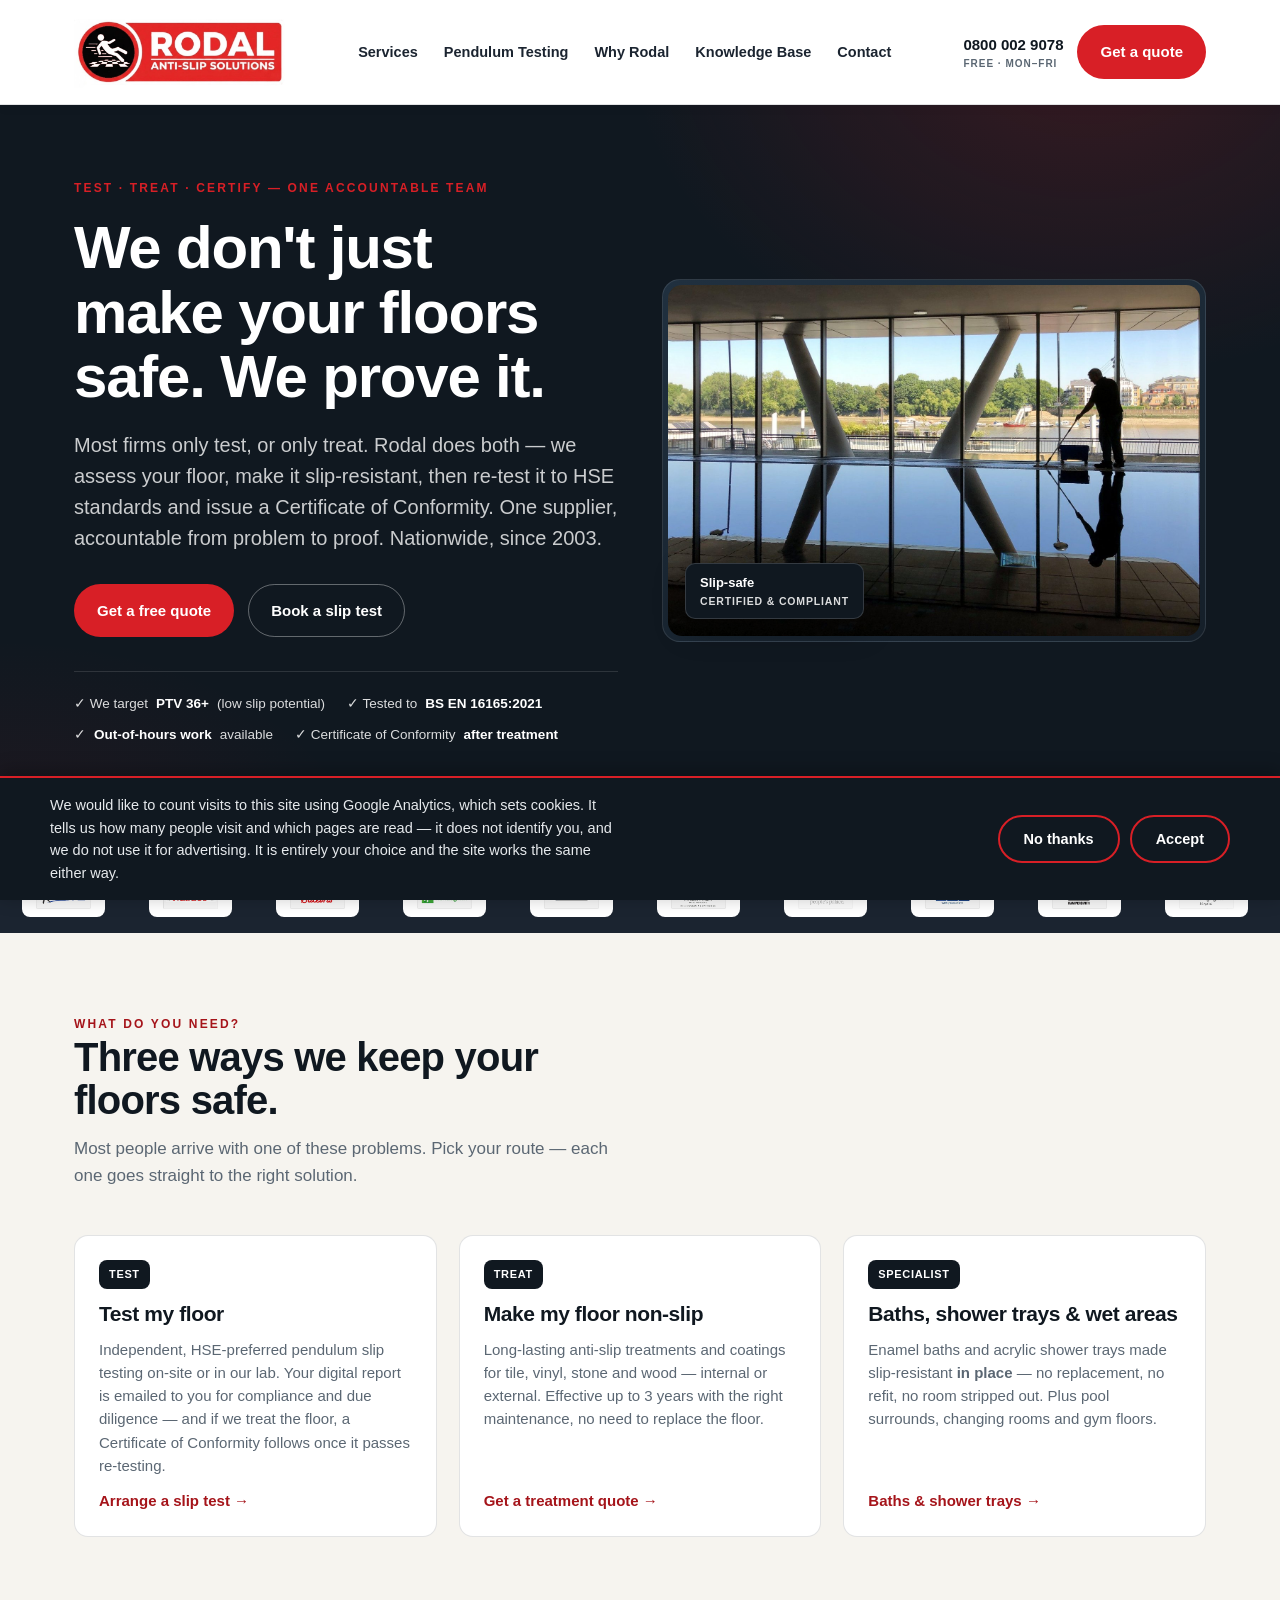
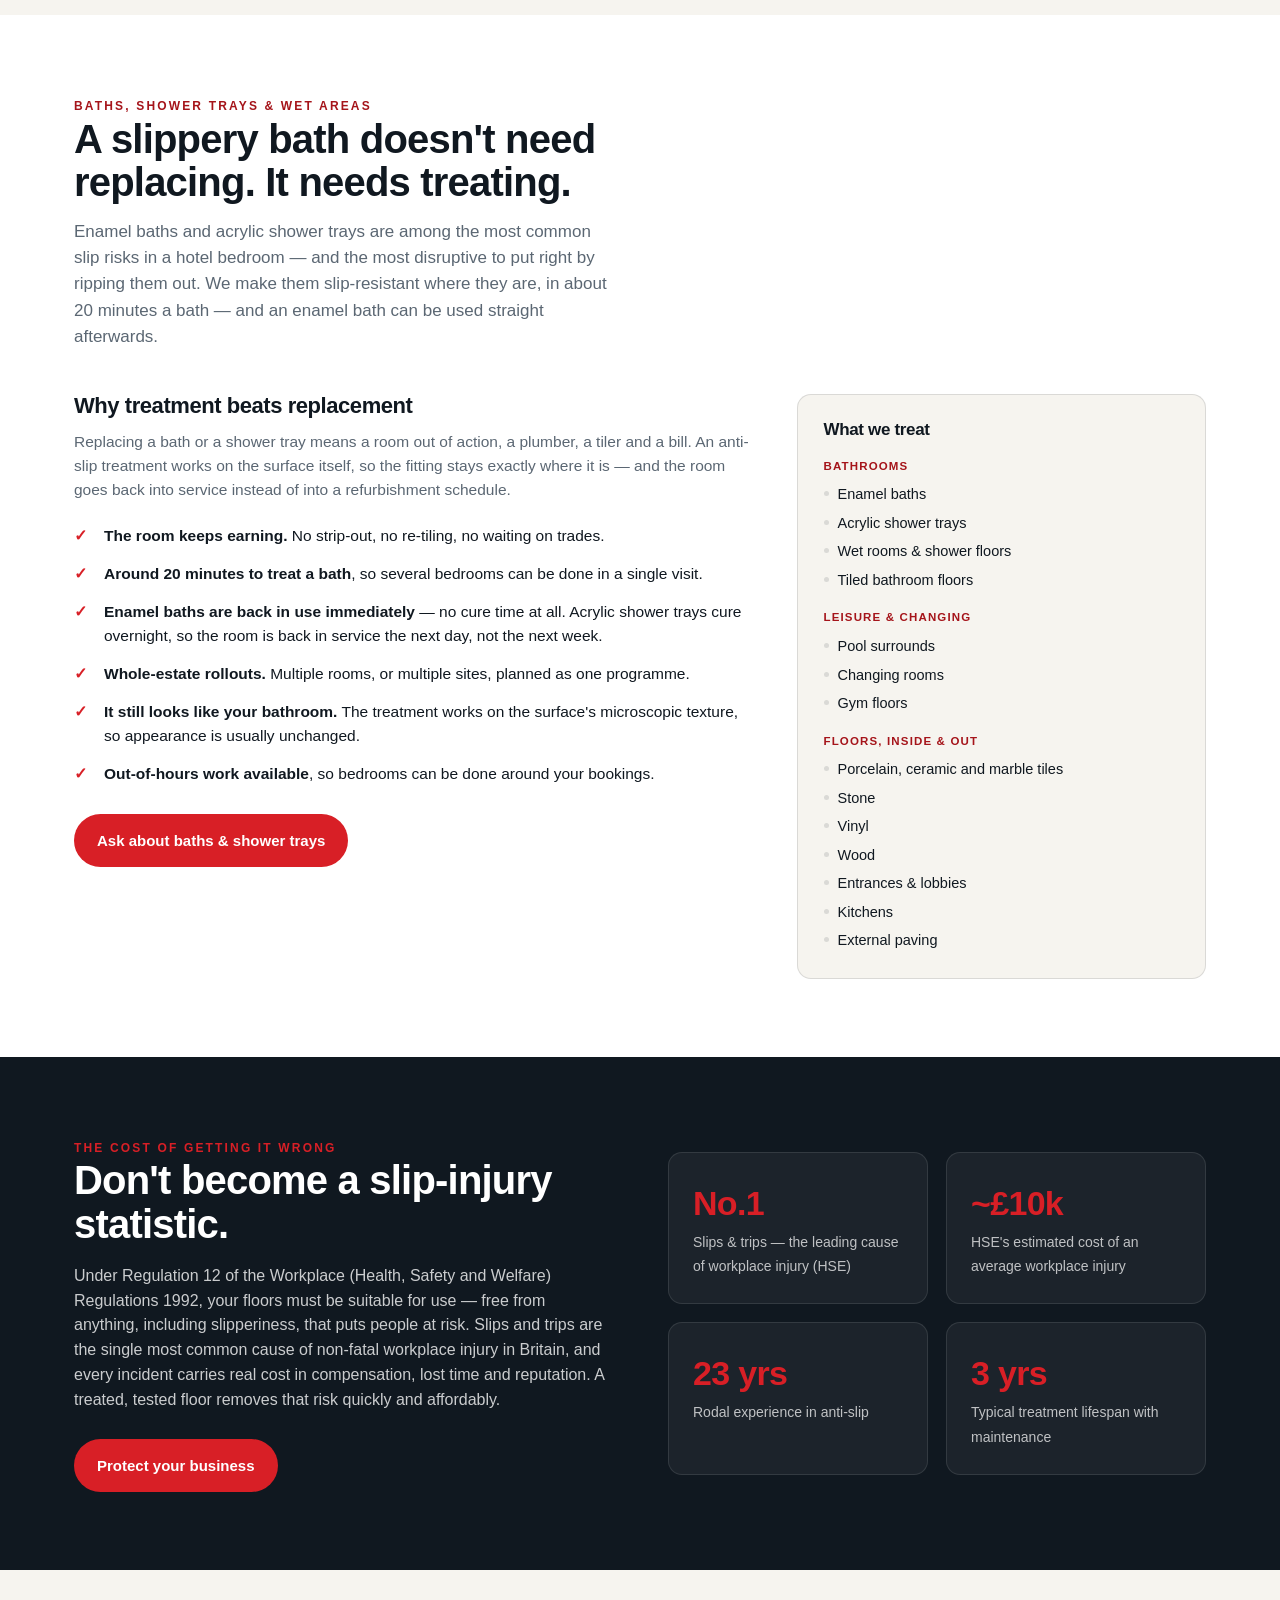
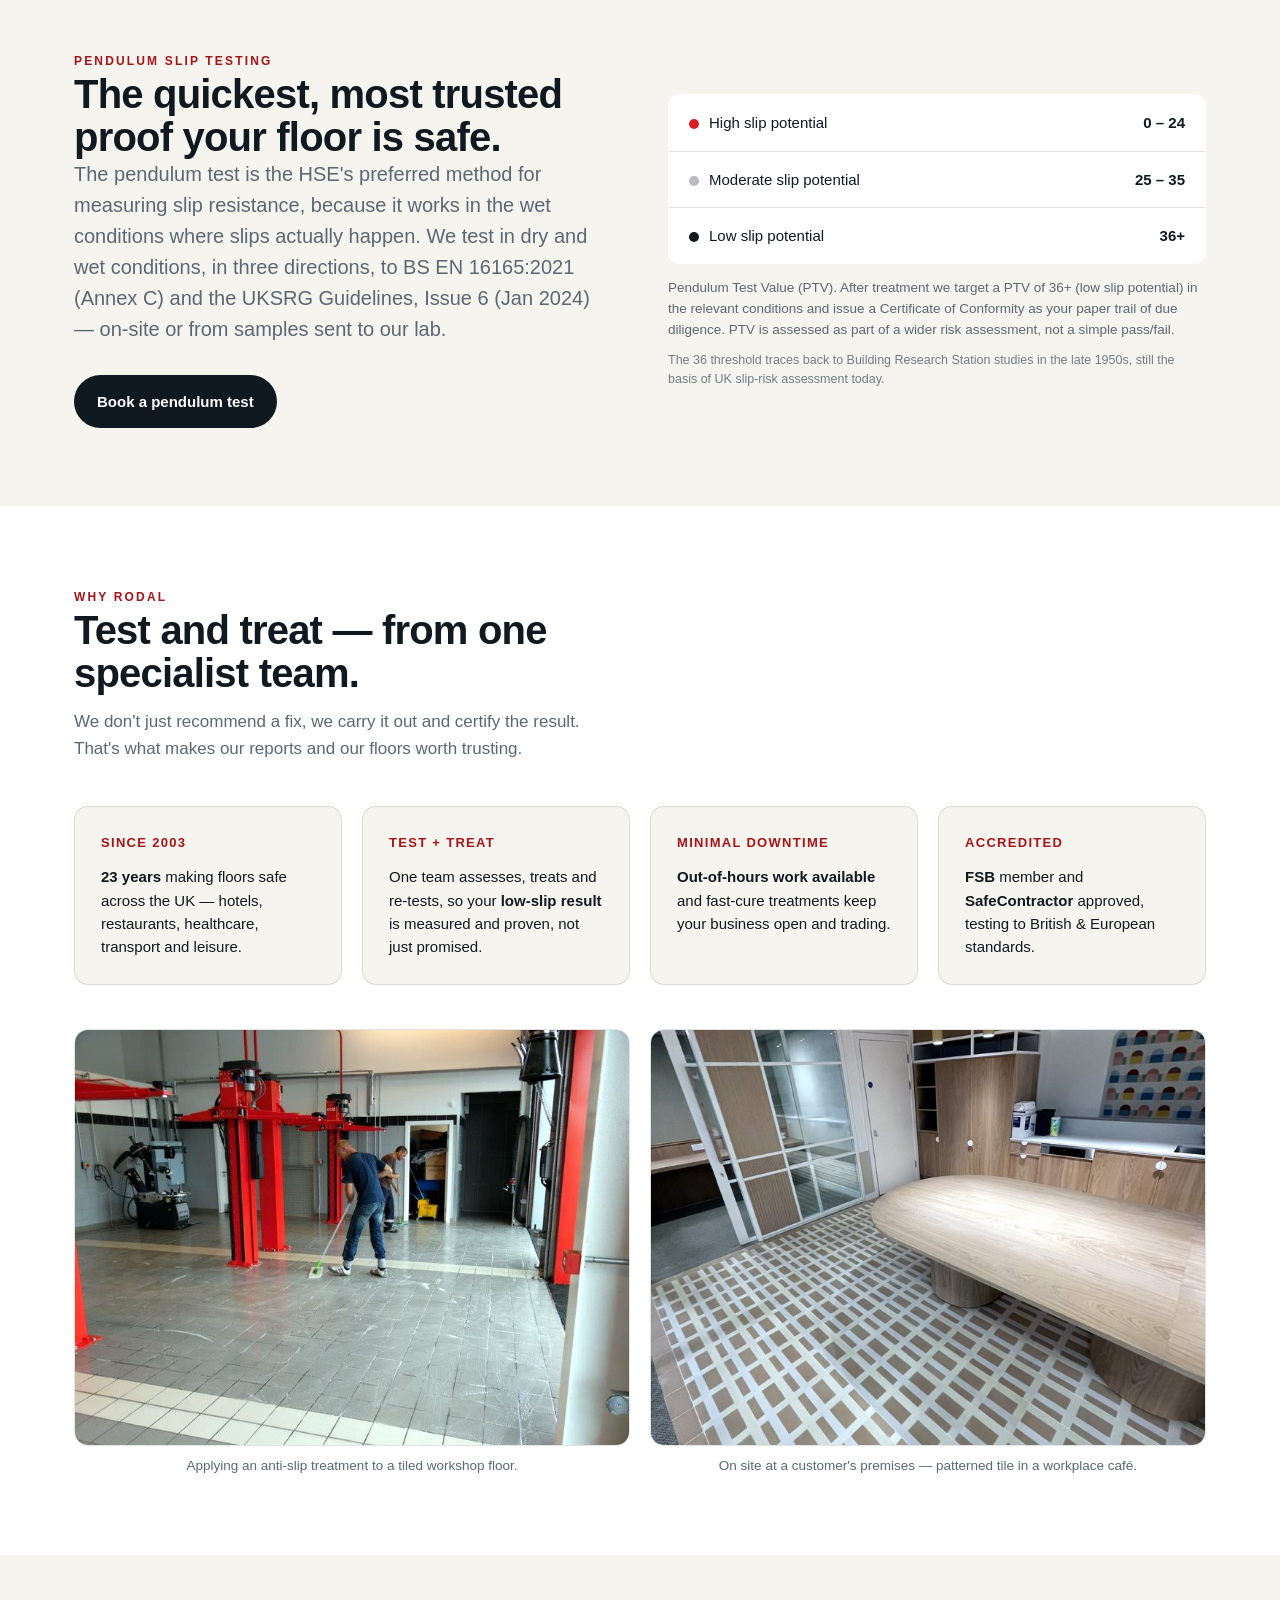
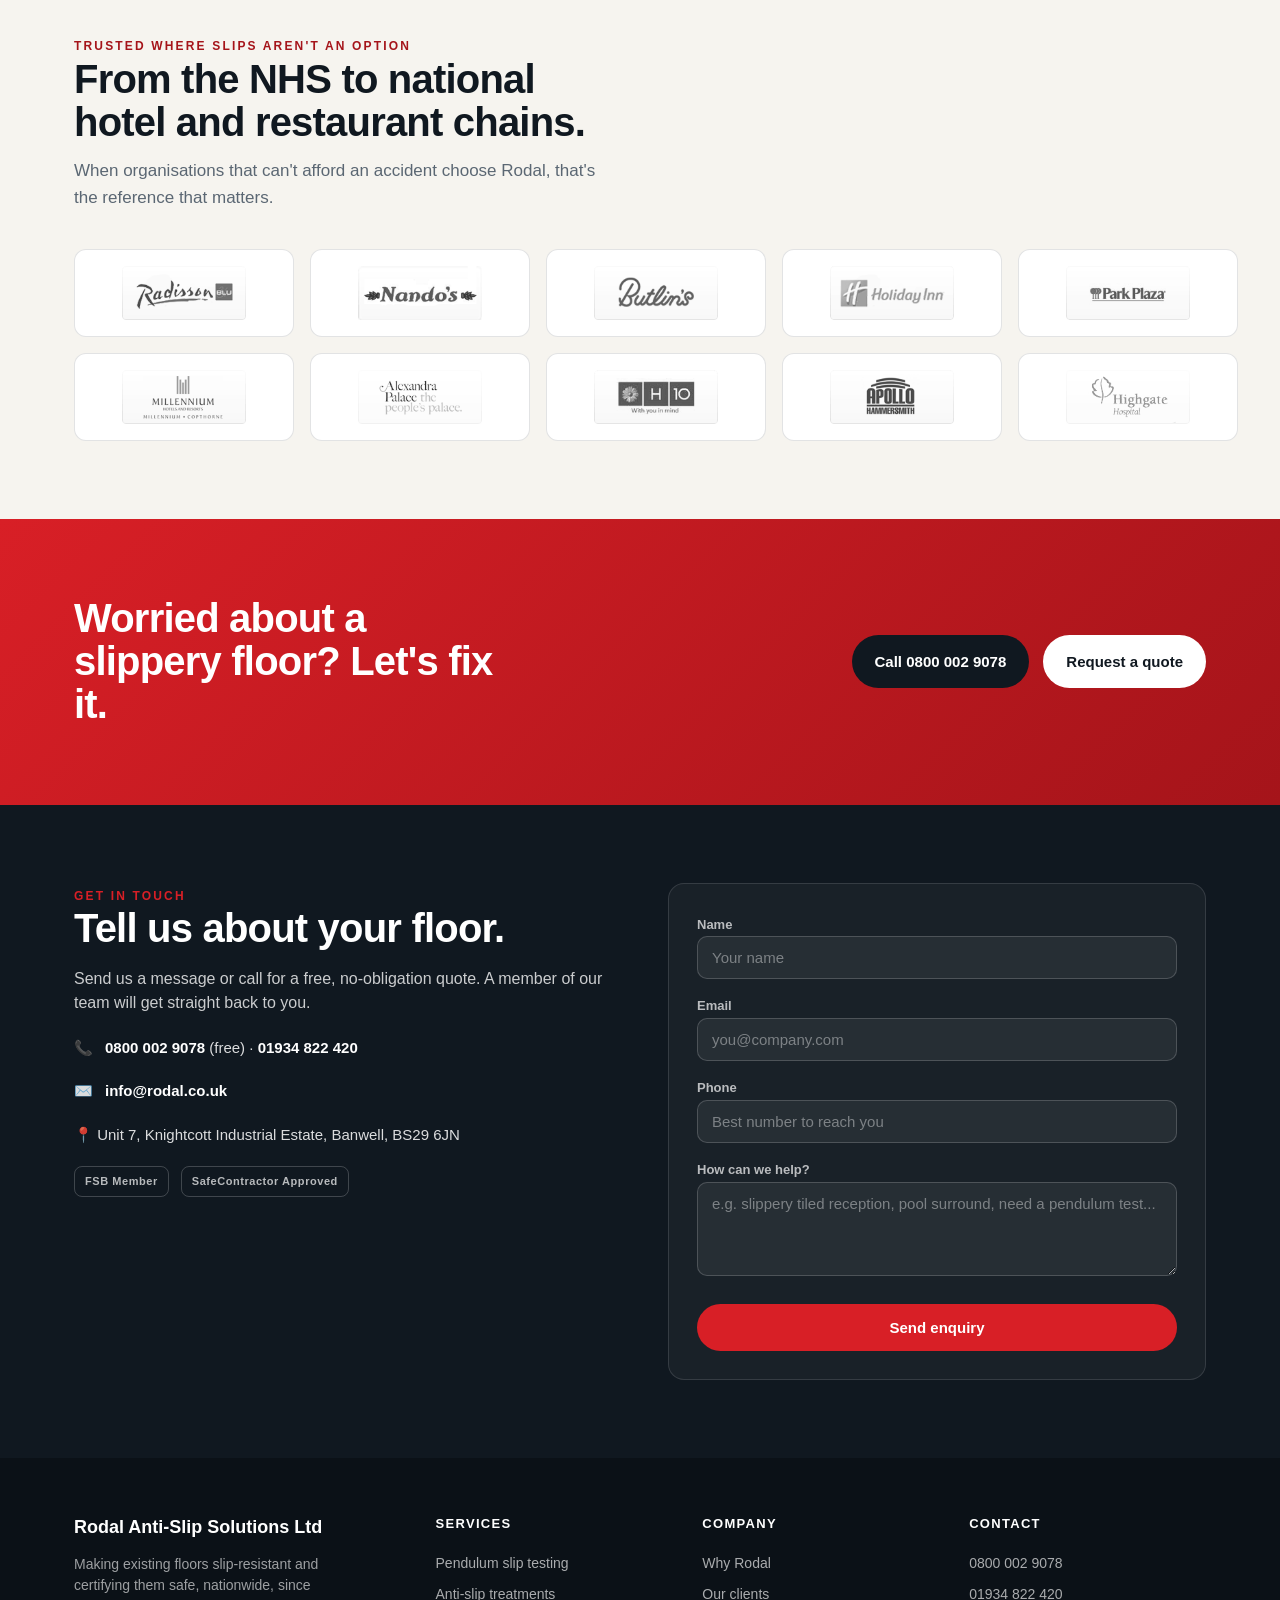
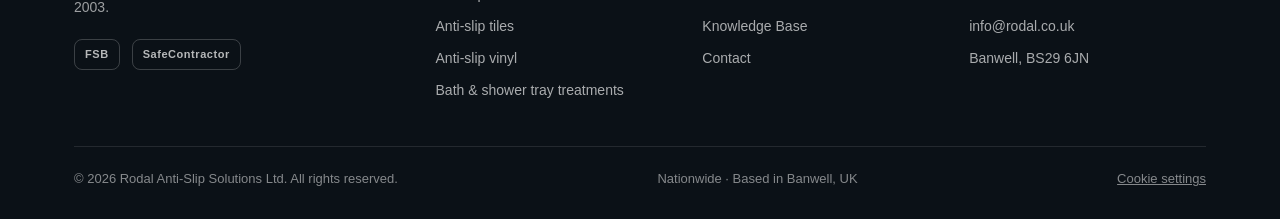
==== commit b692b241: "Correct the curing times and a figure in the PTV article Only enamel baths can be used immediately; " ====
--- a/index.html
+++ b/index.html
@@ -112,7 +112,7 @@
     <div class="sec-head">
       <span class="eyebrow">Baths, shower trays &amp; wet areas</span>
       <h2>A slippery bath doesn't need replacing. It needs treating.</h2>
-      <p>Enamel baths and acrylic shower trays are among the most common slip risks in a hotel bedroom — and the most disruptive to put right by ripping them out. We make them slip-resistant where they are, in about 20 minutes a bath, and the room can be used straight afterwards.</p>
+      <p>Enamel baths and acrylic shower trays are among the most common slip risks in a hotel bedroom — and the most disruptive to put right by ripping them out. We make them slip-resistant where they are, in about 20 minutes a bath — and an enamel bath can be used straight afterwards.</p>
     </div>
     <div class="bath-grid">
       <div class="bath-main">
@@ -121,7 +121,7 @@
         <ul class="bath-list">
           <li><b>The room keeps earning.</b> No strip-out, no re-tiling, no waiting on trades.</li>
           <li><b>Around 20 minutes to treat a bath</b>, so several bedrooms can be done in a single visit.</li>
-          <li><b>Baths and trays can be used immediately</b> afterwards — enamel and acrylic alike. No cure time, no room standing empty overnight.</li>
+          <li><b>Enamel baths are back in use immediately</b> — no cure time at all. Acrylic shower trays cure overnight, so the room is back in service the next day, not the next week.</li>
           <li><b>Whole-estate rollouts.</b> Multiple rooms, or multiple sites, planned as one programme.</li>
           <li><b>It still looks like your bathroom.</b> The treatment works on the surface's microscopic texture, so appearance is usually unchanged.</li>
           <li><b>Out-of-hours work available</b>, so bedrooms can be done around your bookings.</li>
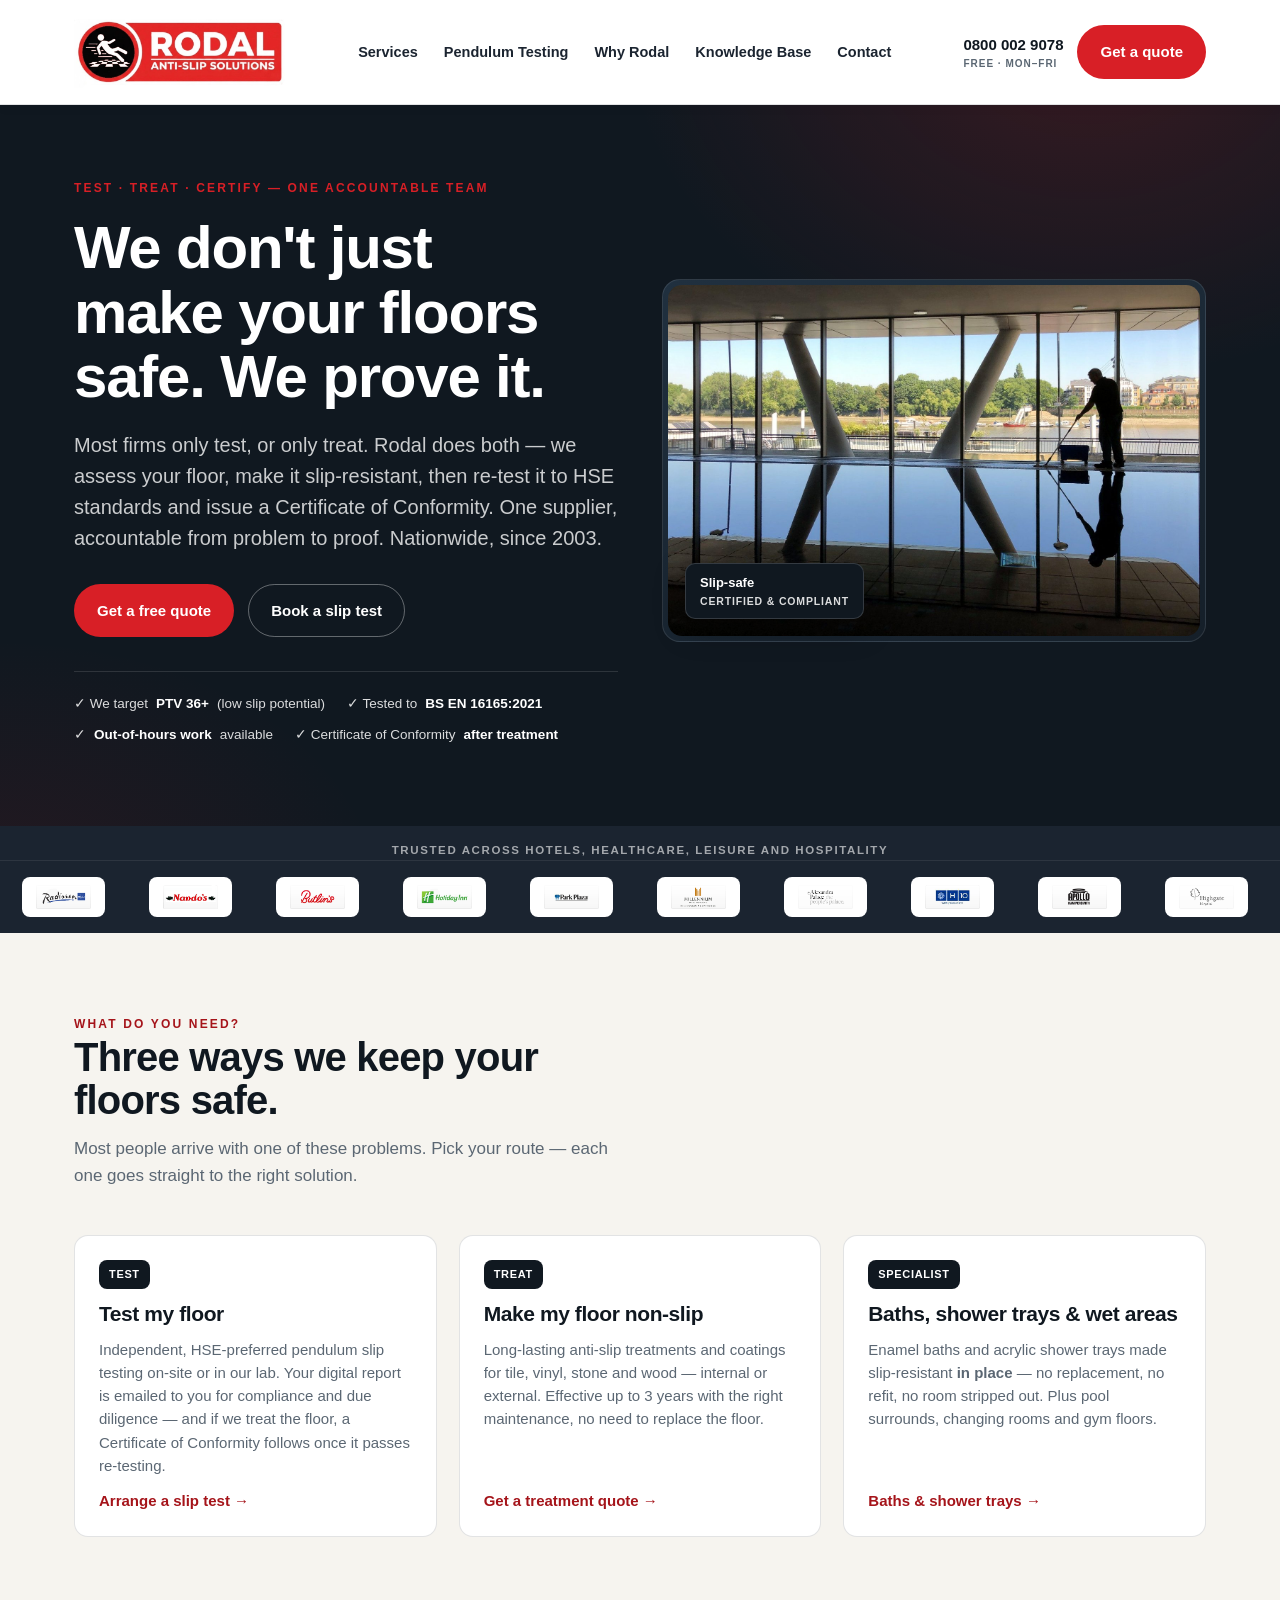
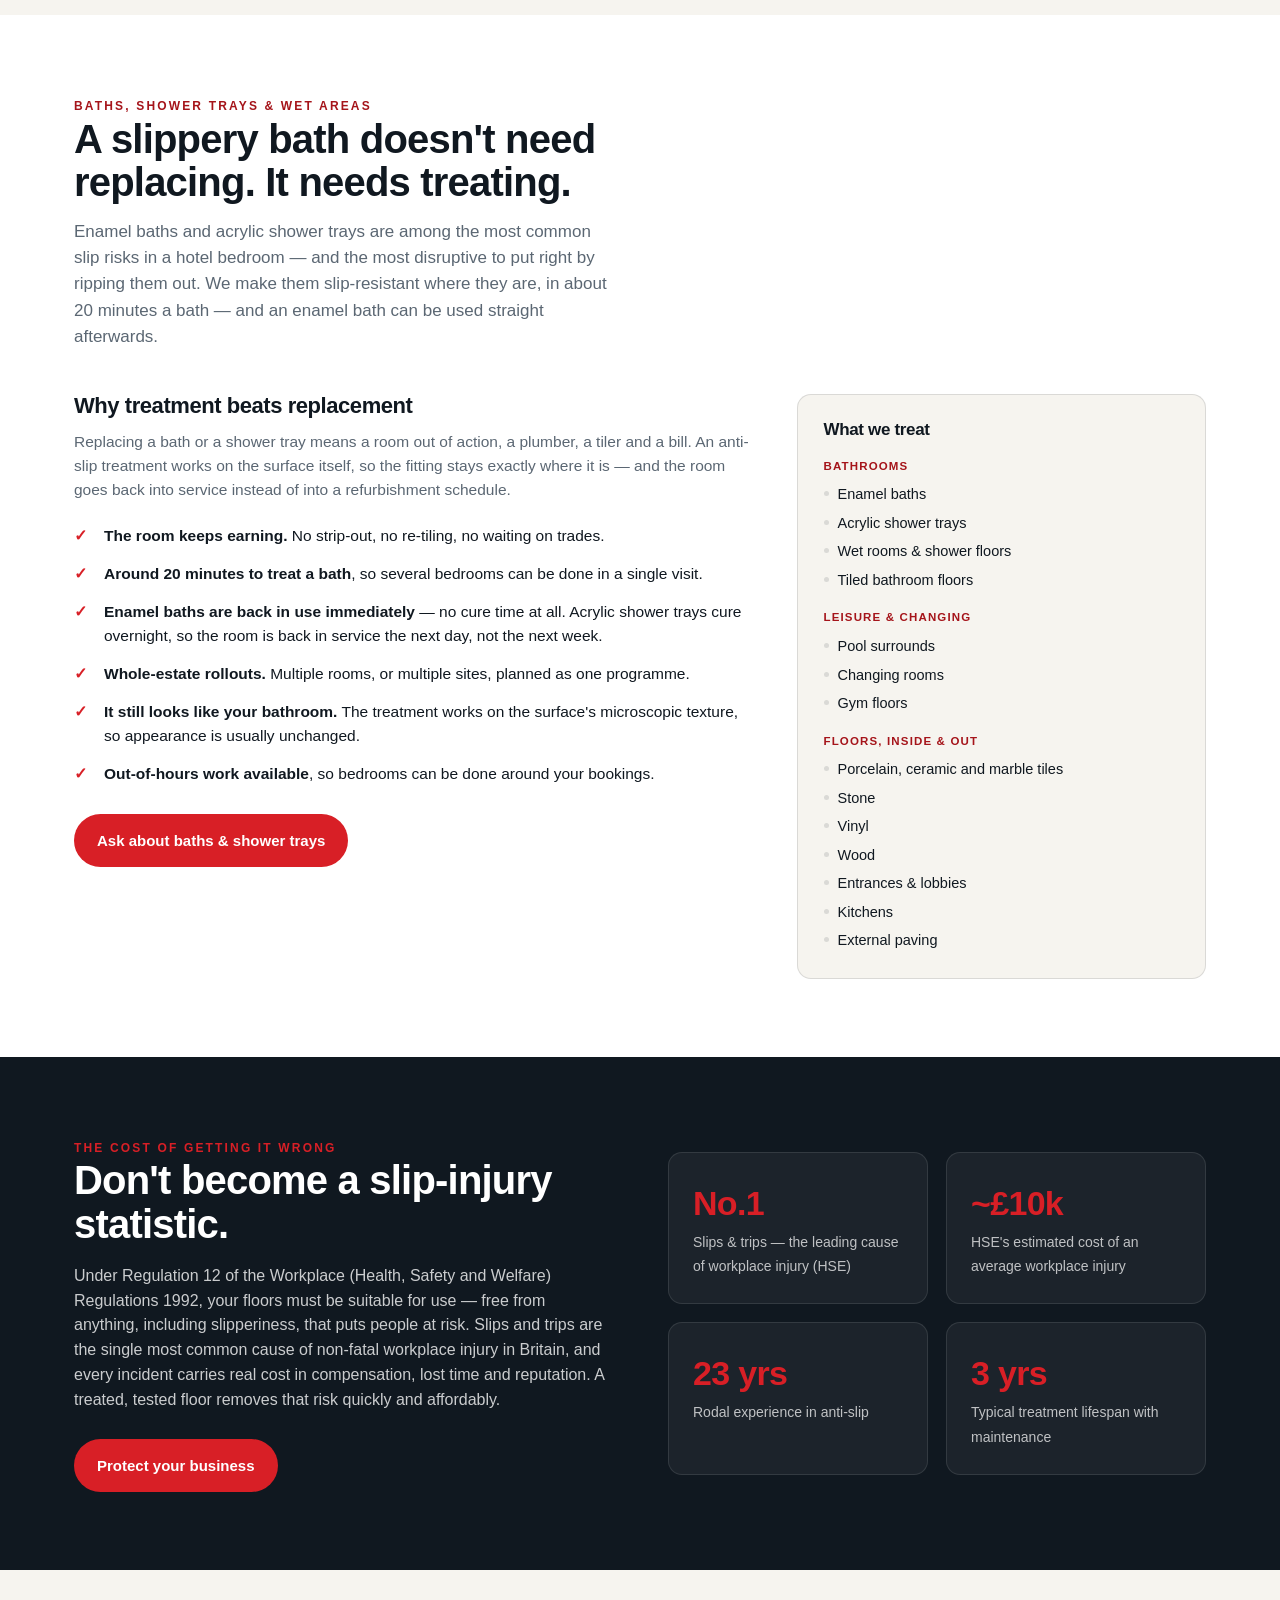
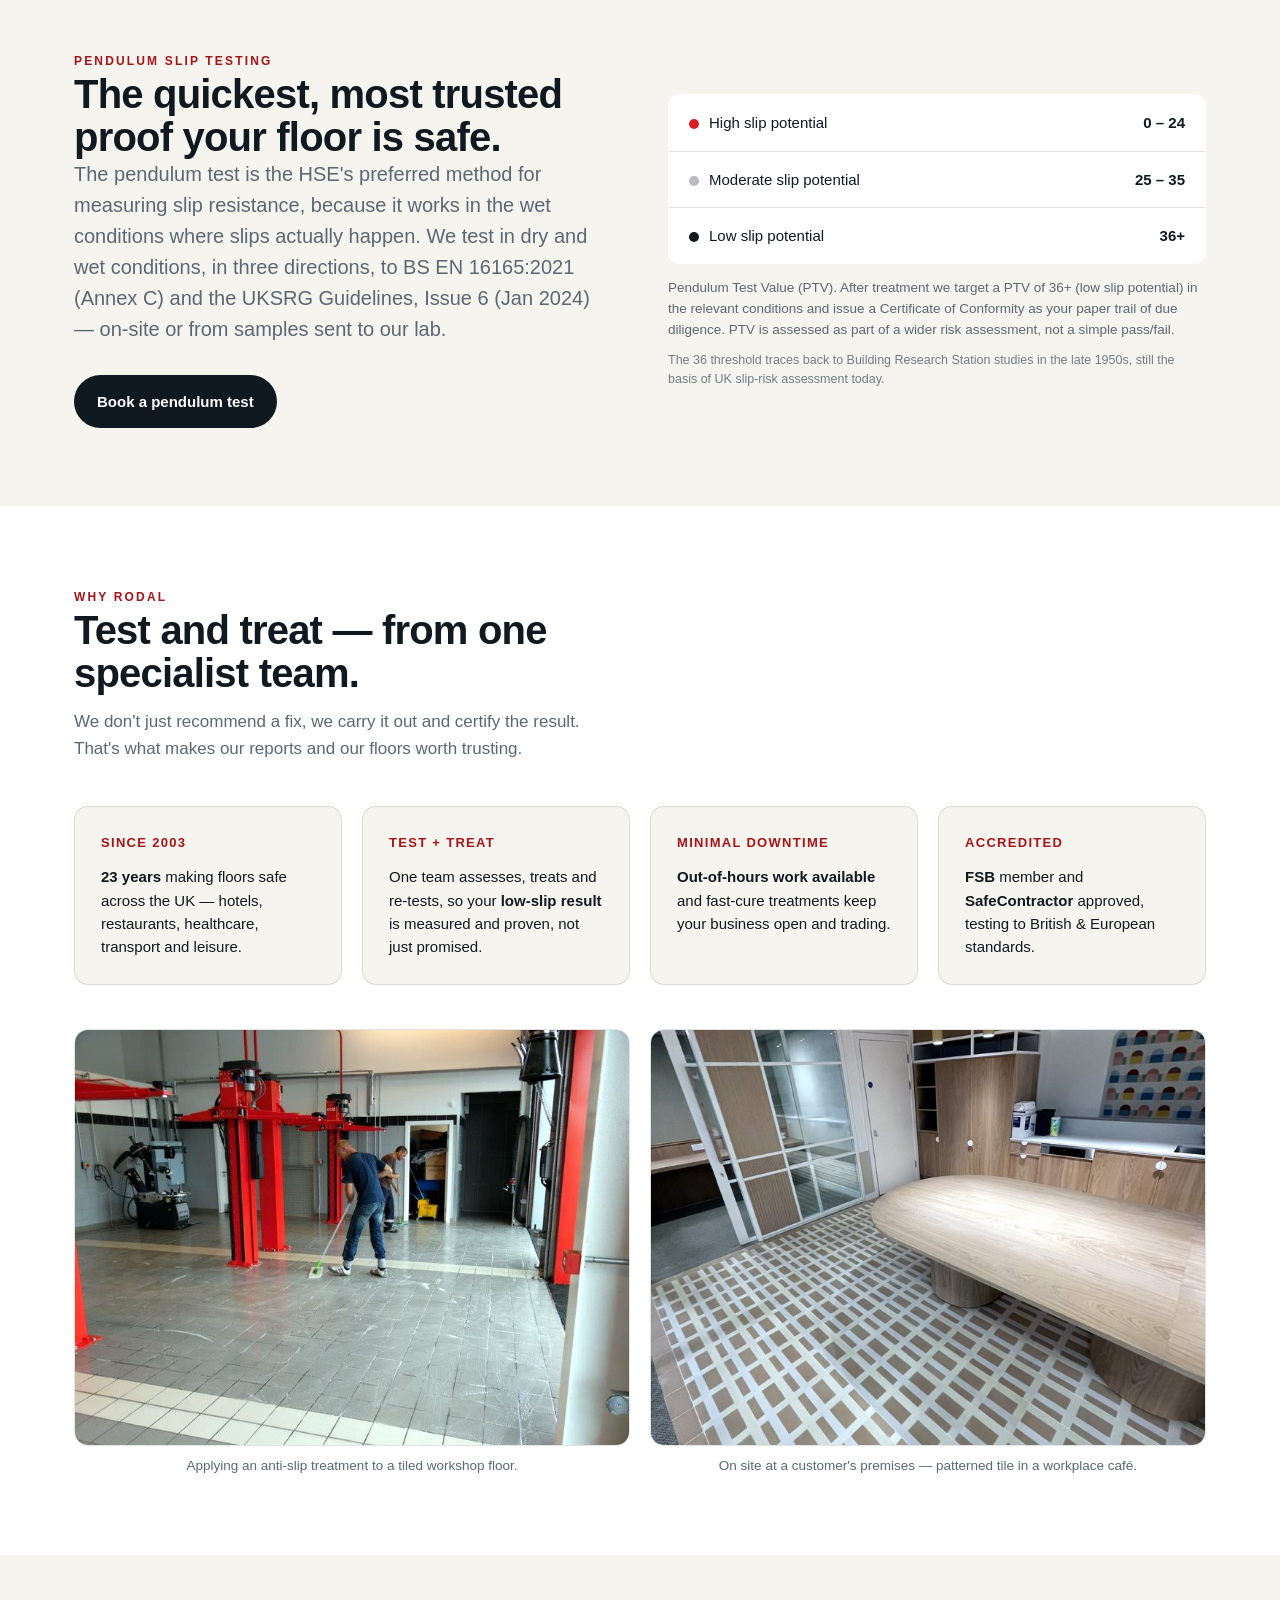
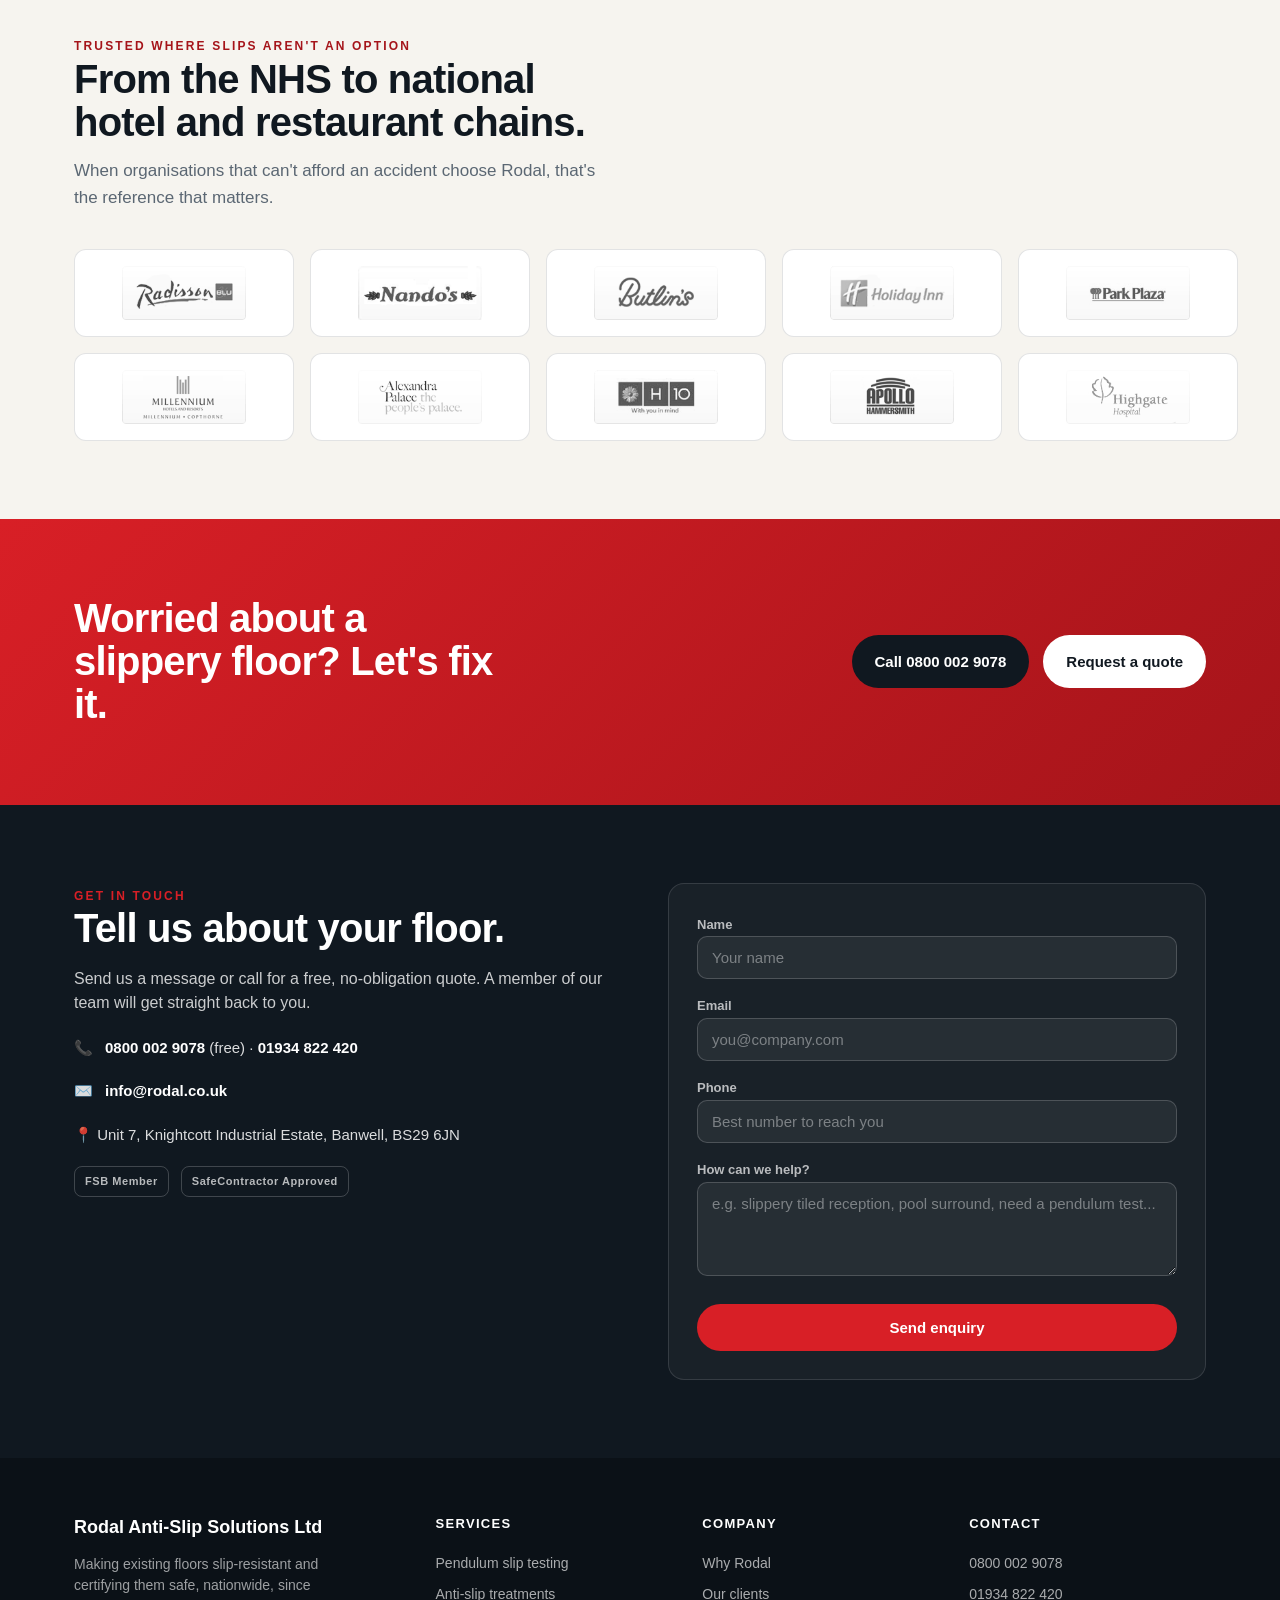
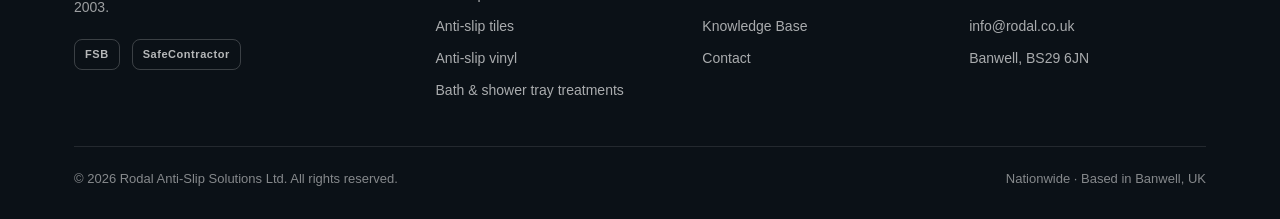
==== commit 41ca2767: "Run Google Analytics without a consent banner Replaces the consent-gated setup with the standard Goo" ====
--- a/index.html
+++ b/index.html
@@ -1,10 +1,17 @@
 <!DOCTYPE html>
 <html lang="en">
 <head>
+<!-- Google tag (gtag.js) -->
+<script async src="https://www.googletagmanager.com/gtag/js?id=G-7B5XFCHS1D"></script>
+<script>
+  window.dataLayer = window.dataLayer || [];
+  function gtag(){dataLayer.push(arguments);}
+  gtag('js', new Date());
+
+  gtag('config', 'G-7B5XFCHS1D');
+</script>
 <meta charset="UTF-8" />
 <meta name="viewport" content="width=device-width, initial-scale=1" />
-<!-- REVIEW PREVIEW ONLY: keeps this draft out of Google search results.
-     REMOVE THIS LINE BEFORE THE SITE GOES LIVE, or the real site will never be listed. -->
 <title>Anti-slip baths, shower trays & floors | Rodal Anti-Slip Solutions</title>
 <meta name="description" content="Anti-slip treatment for enamel baths, acrylic shower trays and hard floors, proven by HSE-standard pendulum testing. Trusted by the NHS, TfL and hotel groups." />
 <link rel="icon" href="/favicon.ico" sizes="any">
@@ -338,6 +345,5 @@
 </footer>
 
 <script src="assets/rodal-forms.js"></script>
-<script src="assets/consent.js"></script>
 </body>
 </html>
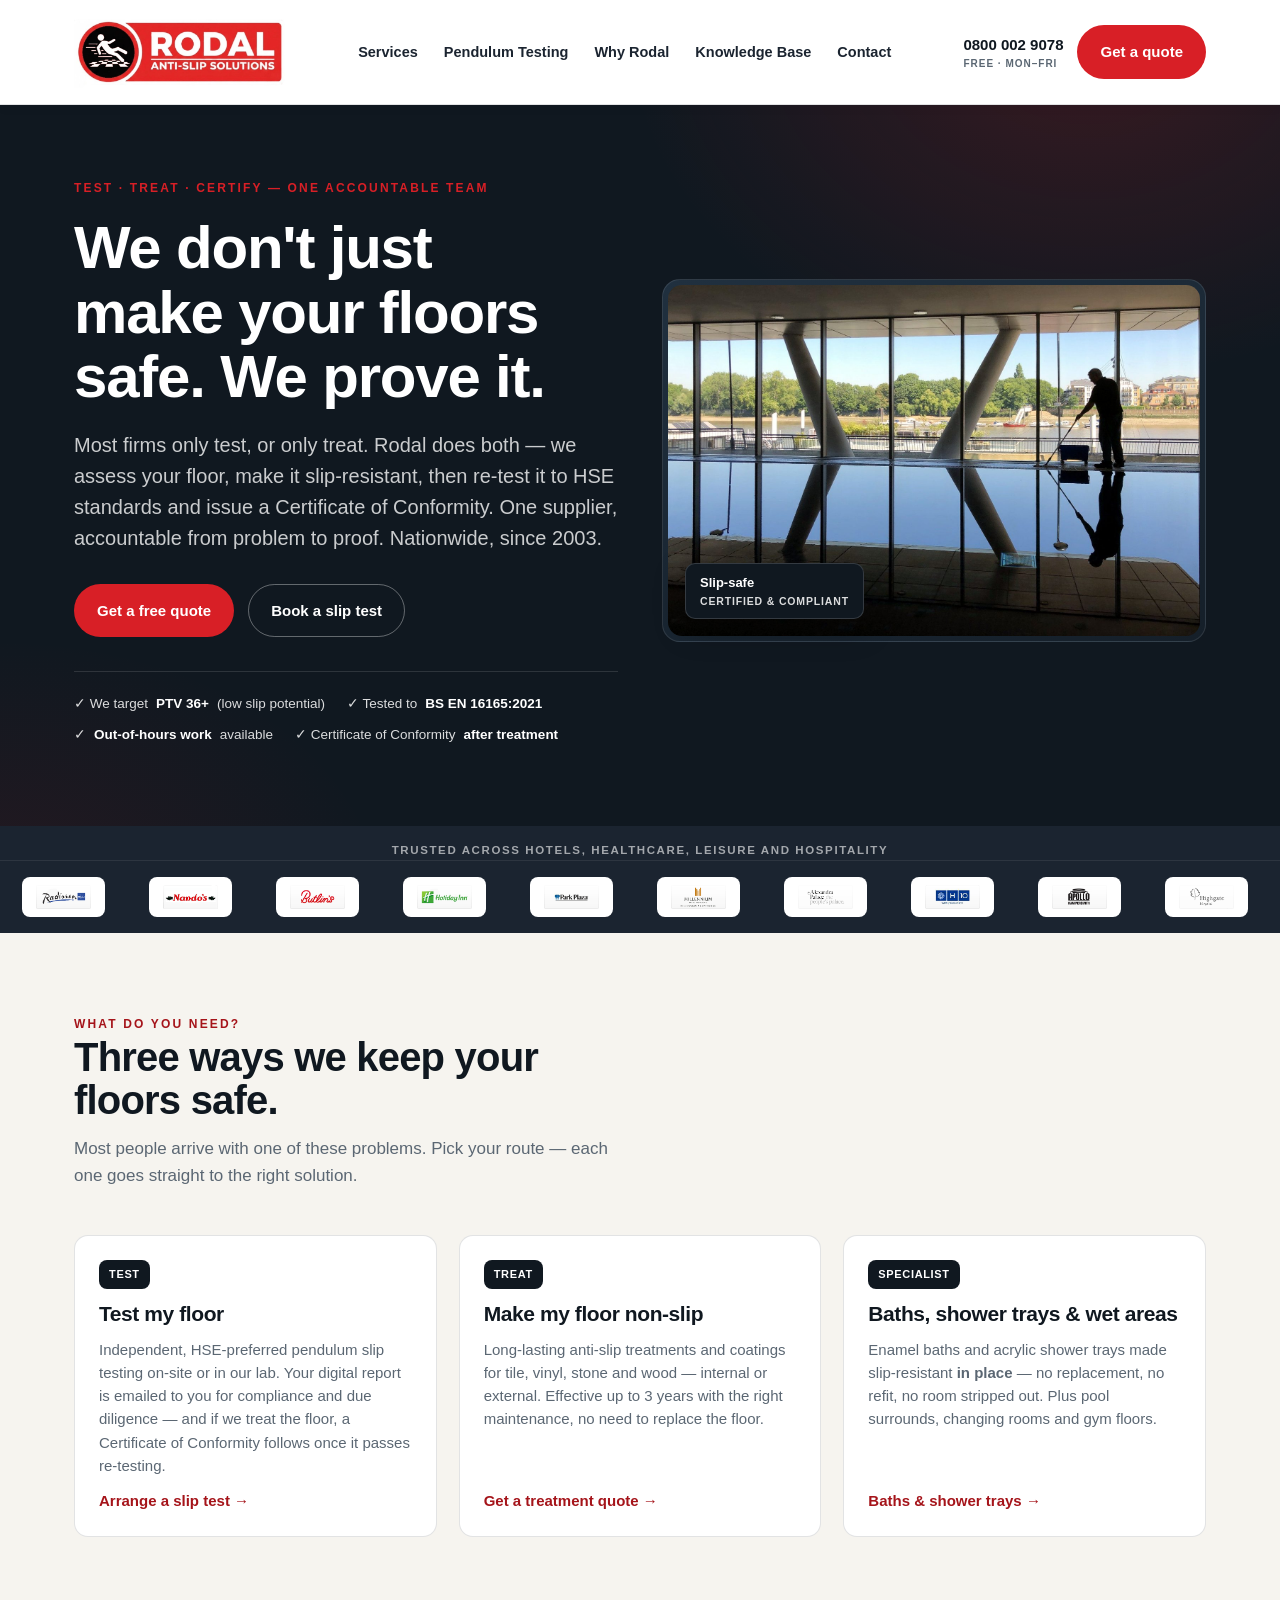
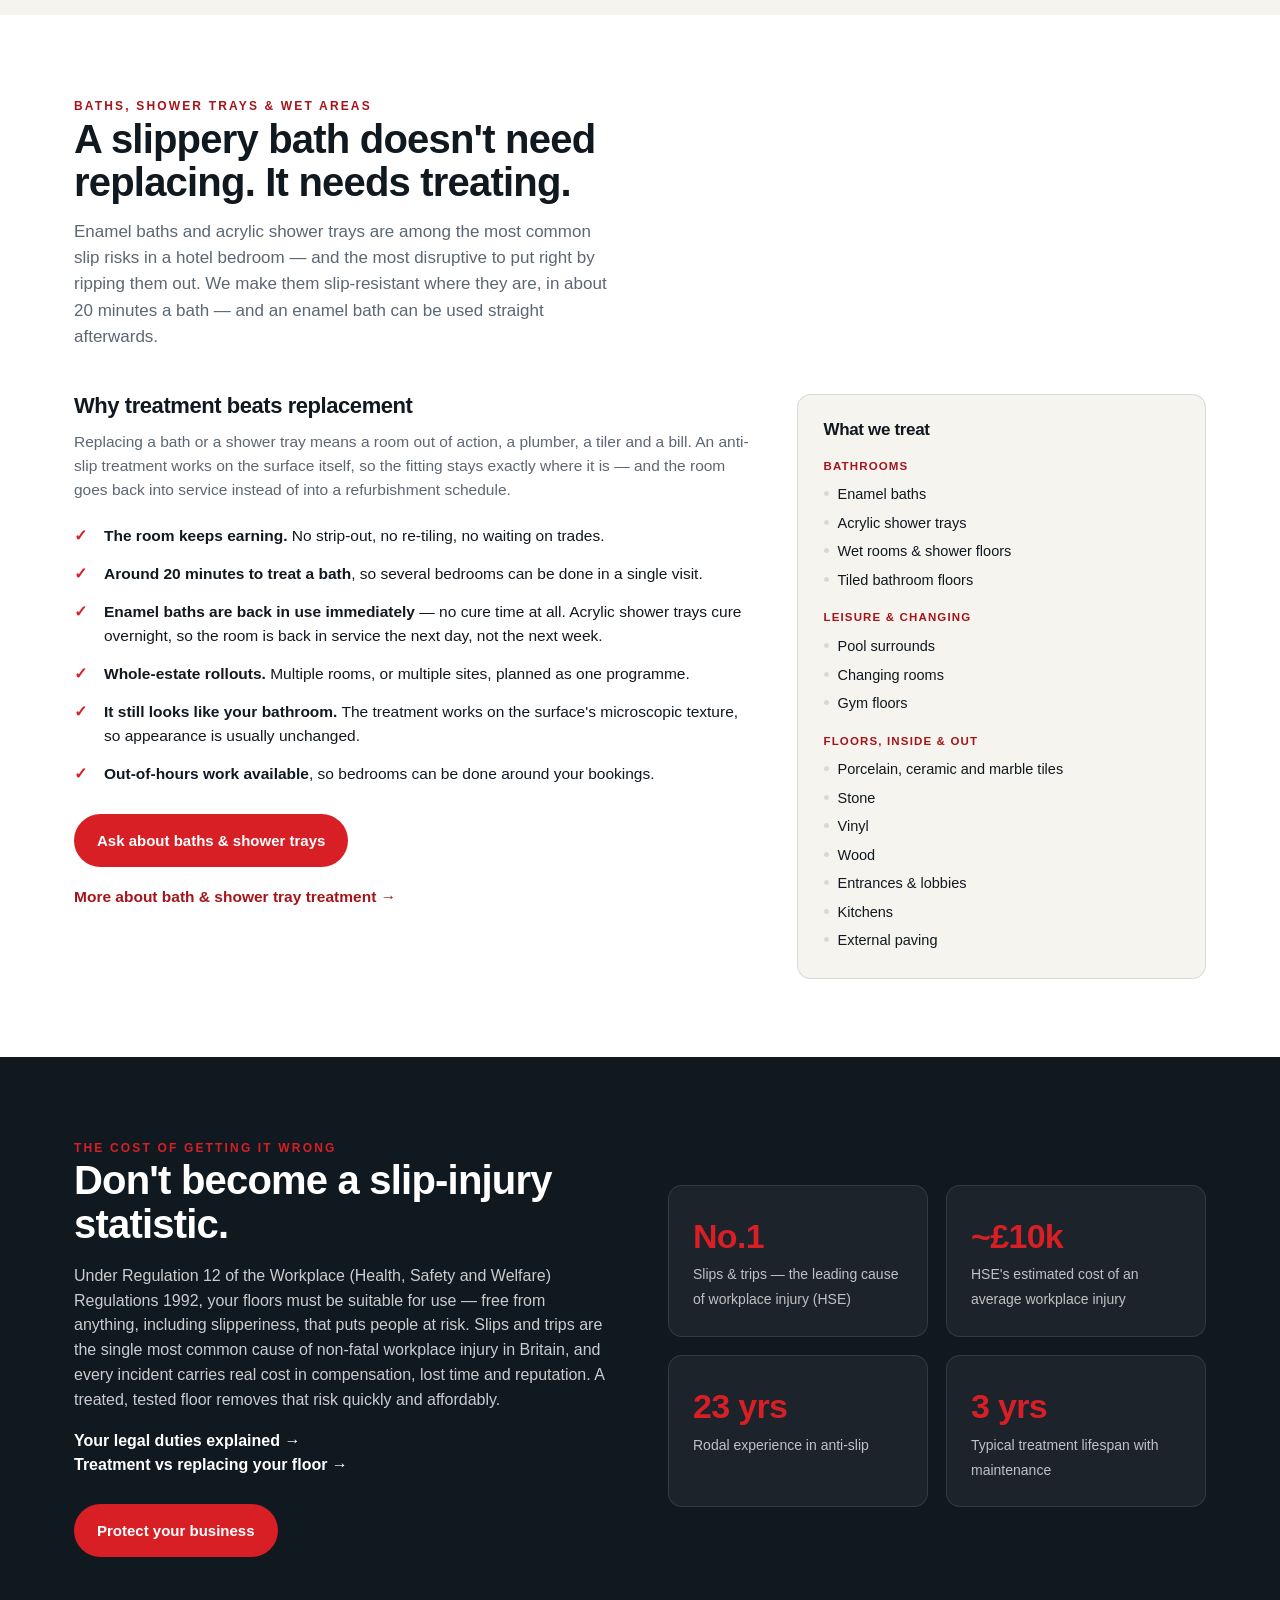
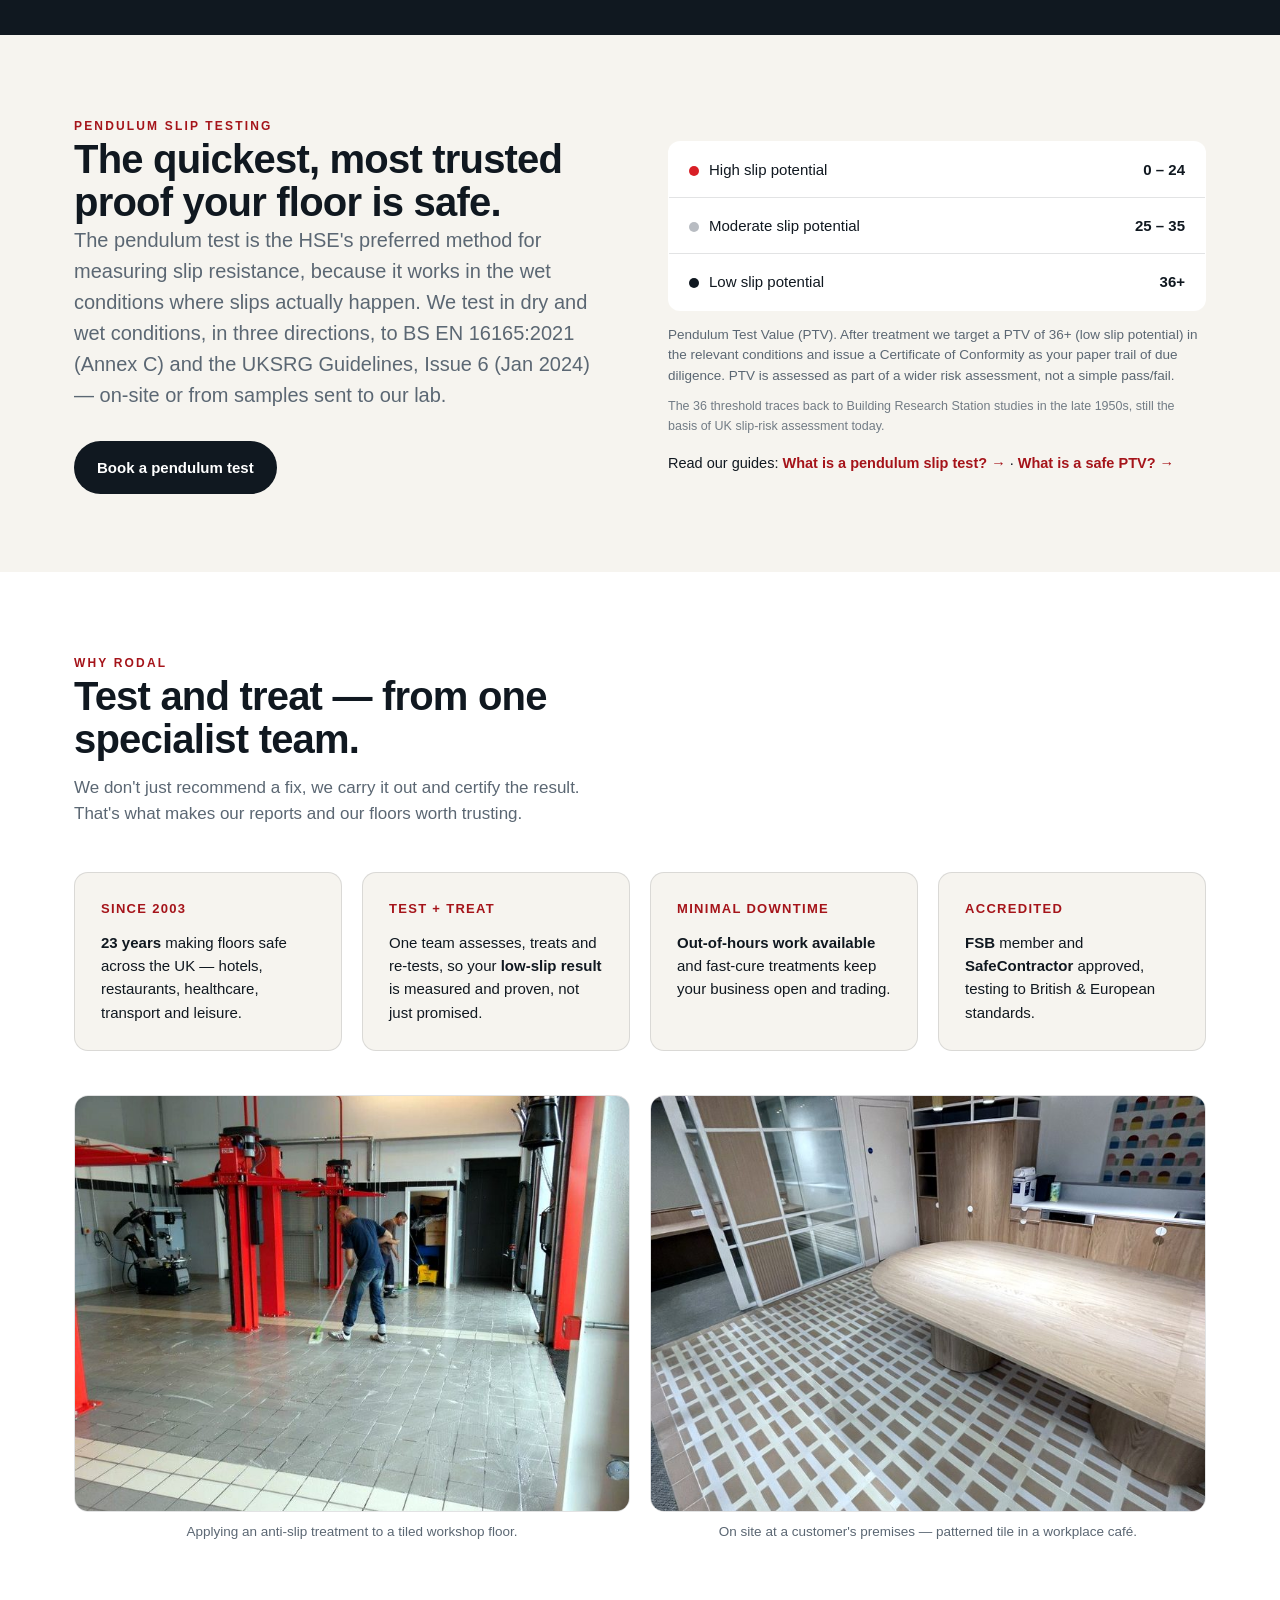
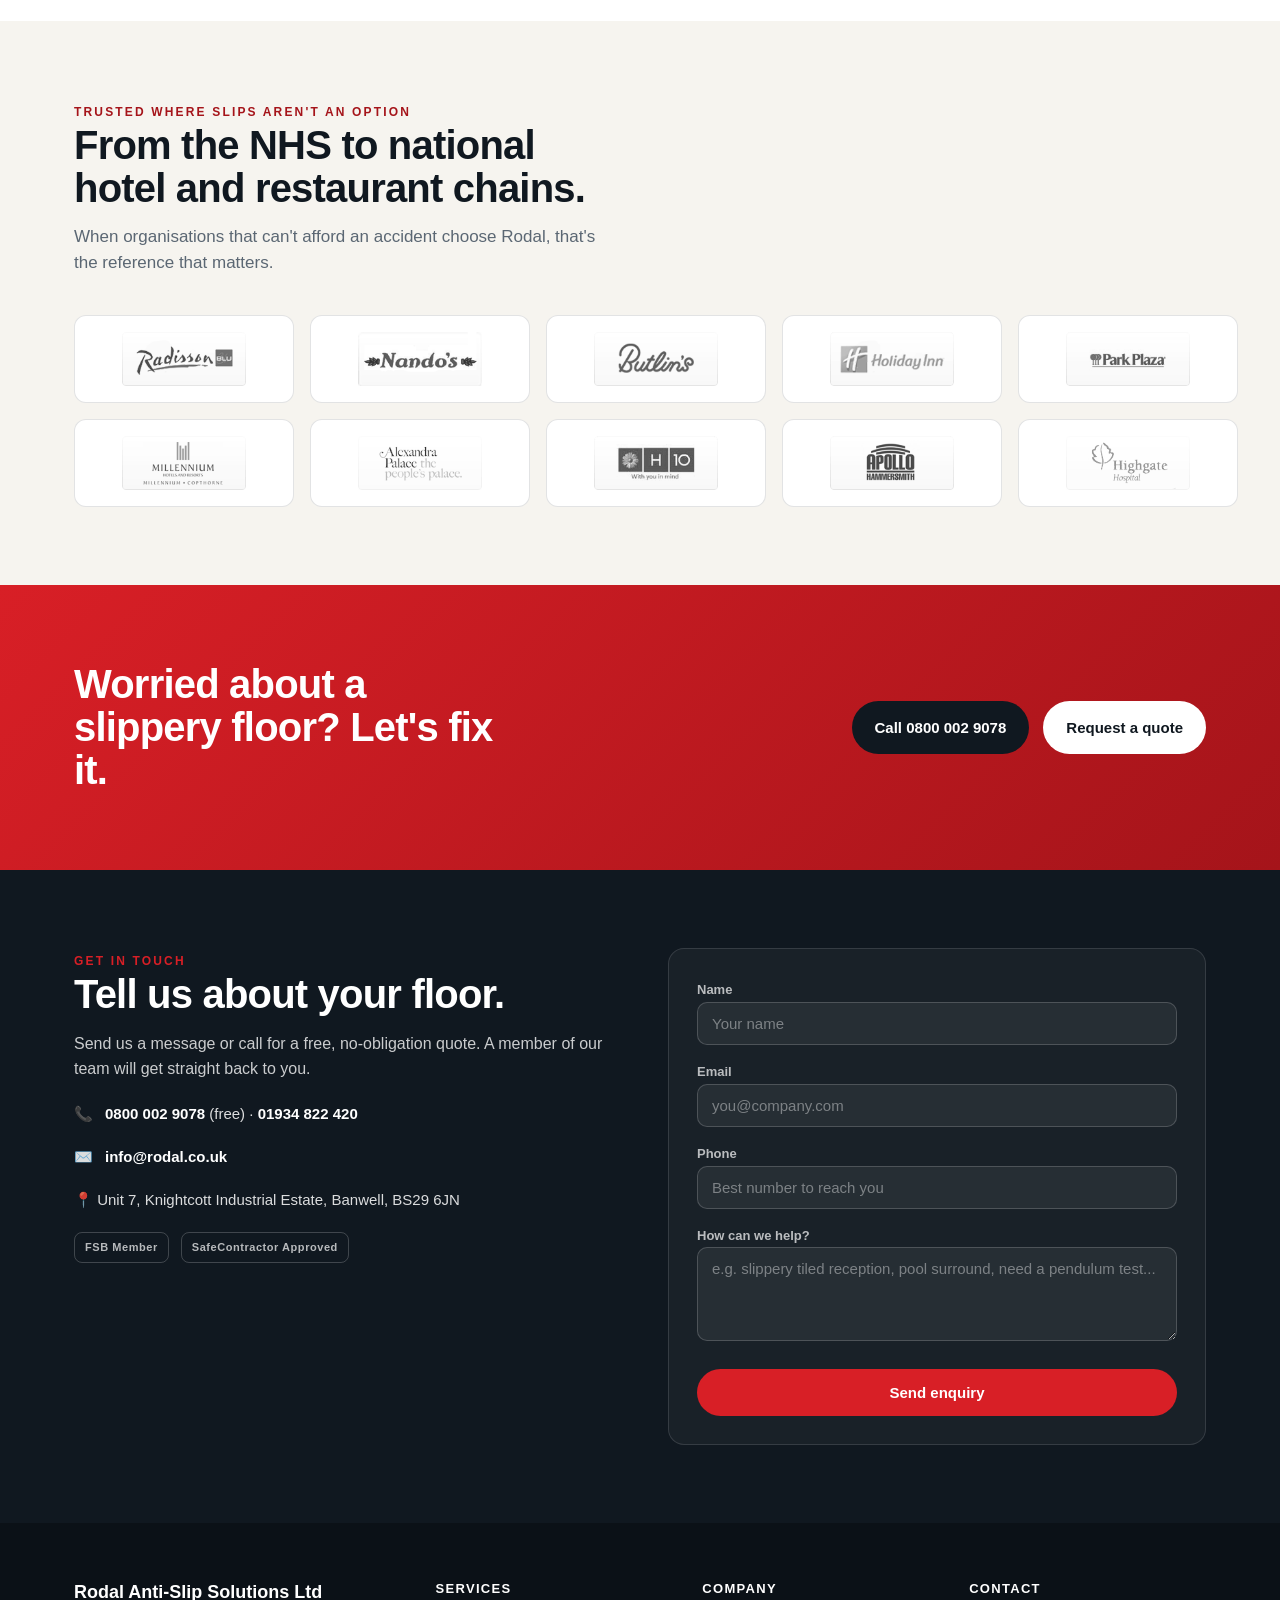
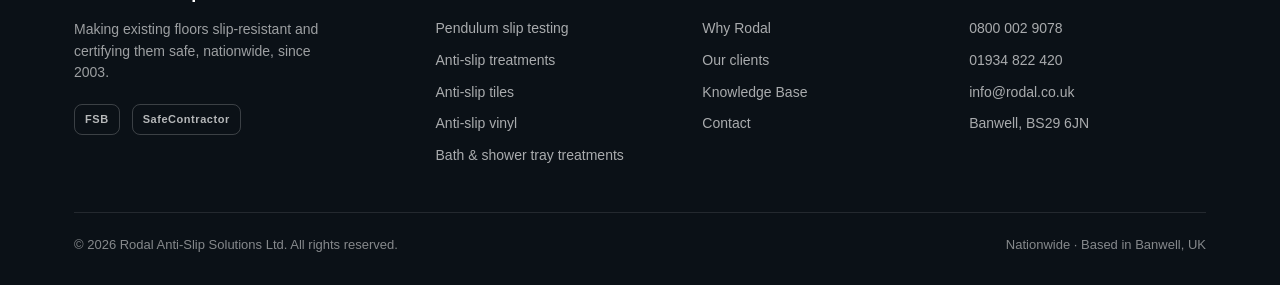
==== commit b0ca8310: "Add a bath & shower tray treatments page, and link the guides from the home page New page anti-slip-" ====
--- a/index.html
+++ b/index.html
@@ -17,6 +17,35 @@
 <link rel="icon" href="/favicon.ico" sizes="any">
 <link rel="icon" type="image/png" href="/favicon-32.png" sizes="32x32">
 <link rel="apple-touch-icon" href="/apple-touch-icon.png">
+<link rel="canonical" href="https://www.rodal.co.uk/">
+<script type="application/ld+json">
+{
+  "@context": "https://schema.org",
+  "@type": "LocalBusiness",
+  "name": "Rodal Anti-Slip Solutions Ltd",
+  "url": "https://www.rodal.co.uk/",
+  "logo": "https://www.rodal.co.uk/assets/rodal-logo.png",
+  "image": "https://www.rodal.co.uk/assets/hero-poolside.jpg",
+  "description": "Anti-slip treatment for enamel baths, acrylic shower trays and hard floors, proven by HSE-standard pendulum slip testing. Nationwide, since 2003.",
+  "telephone": "+448000029078",
+  "email": "info@rodal.co.uk",
+  "foundingDate": "2003",
+  "address": {
+    "@type": "PostalAddress",
+    "streetAddress": "Unit 7, Knightcott Industrial Estate",
+    "addressLocality": "Banwell",
+    "addressRegion": "North Somerset",
+    "postalCode": "BS29 6JN",
+    "addressCountry": "GB"
+  },
+  "areaServed": { "@type": "Country", "name": "United Kingdom" },
+  "contactPoint": [
+    { "@type": "ContactPoint", "telephone": "+448000029078", "contactType": "sales", "areaServed": "GB", "availableLanguage": "English" },
+    { "@type": "ContactPoint", "telephone": "+441934822420", "contactType": "customer service", "areaServed": "GB", "availableLanguage": "English" }
+  ],
+  "knowsAbout": ["Anti-slip treatment", "Pendulum slip testing", "Slip resistance", "Enamel bath treatment", "Acrylic shower tray treatment"]
+}
+</script>
 <link rel="stylesheet" href="styles.css" />
 </head>
 <body>
@@ -106,7 +135,7 @@
           <span class="tag">Specialist</span>
           <h3>Baths, shower trays &amp; wet areas</h3>
           <p>Enamel baths and acrylic shower trays made slip-resistant <b>in place</b> — no replacement, no refit, no room stripped out. Plus pool surrounds, changing rooms and gym floors.</p>
-          <a class="rlink" href="#bathrooms">Baths &amp; shower trays →</a>
+          <a class="rlink" href="anti-slip-bath-treatments.html">Baths &amp; shower trays →</a>
         </div>
       </div>
     </div>
@@ -134,6 +163,7 @@
           <li><b>Out-of-hours work available</b>, so bedrooms can be done around your bookings.</li>
         </ul>
         <a class="btn btn-primary" href="#contact">Ask about baths &amp; shower trays</a>
+        <p style="margin-top:18px"><a href="anti-slip-bath-treatments.html" style="color:var(--accent-deep);font-weight:800">More about bath &amp; shower tray treatment →</a></p>
       </div>
       <aside class="treat-list">
         <h3>What we treat</h3>
@@ -178,6 +208,7 @@
       <span class="eyebrow" style="color:var(--accent)">The cost of getting it wrong</span>
       <h2>Don't become a slip-injury statistic.</h2>
       <p>Under Regulation 12 of the Workplace (Health, Safety and Welfare) Regulations 1992, your floors must be suitable for use — free from anything, including slipperiness, that puts people at risk. Slips and trips are the single most common cause of non-fatal workplace injury in Britain, and every incident carries real cost in compensation, lost time and reputation. A treated, tested floor removes that risk quickly and affordably.</p>
+      <p style="margin-top:16px"><a href="slippery-floors-and-uk-law.html" style="color:#fff;font-weight:800">Your legal duties explained →</a><br><a href="anti-slip-treatment-vs-replacing-your-floor.html" style="color:#fff;font-weight:800">Treatment vs replacing your floor →</a></p>
       <a class="btn btn-primary" href="#contact" style="margin-top:26px">Protect your business</a>
     </div>
     <div class="stats">
@@ -208,6 +239,7 @@
       </table>
       <p style="font-size:13.5px;color:var(--muted);margin-top:14px">Pendulum Test Value (PTV). After treatment we target a PTV of 36+ (low slip potential) in the relevant conditions and issue a Certificate of Conformity as your paper trail of due diligence. PTV is assessed as part of a wider risk assessment, not a simple pass/fail.</p>
       <p style="font-size:12.5px;color:var(--muted);margin-top:10px;opacity:.85">The 36 threshold traces back to Building Research Station studies in the late 1950s, still the basis of UK slip-risk assessment today.</p>
+      <p style="font-size:14.5px;margin-top:16px">Read our guides: <a href="what-is-a-pendulum-slip-test.html" style="color:var(--accent-deep);font-weight:800">What is a pendulum slip test? →</a> · <a href="what-is-a-safe-ptv.html" style="color:var(--accent-deep);font-weight:800">What is a safe PTV? →</a></p>
     </div>
   </div>
 </section>
@@ -320,7 +352,7 @@
         <a href="#services">Anti-slip treatments</a>
         <a href="#services">Anti-slip tiles</a>
         <a href="#services">Anti-slip vinyl</a>
-        <a href="#services">Bath &amp; shower tray treatments</a>
+        <a href="anti-slip-bath-treatments.html">Bath &amp; shower tray treatments</a>
       </div>
       <div>
         <h4>Company</h4>
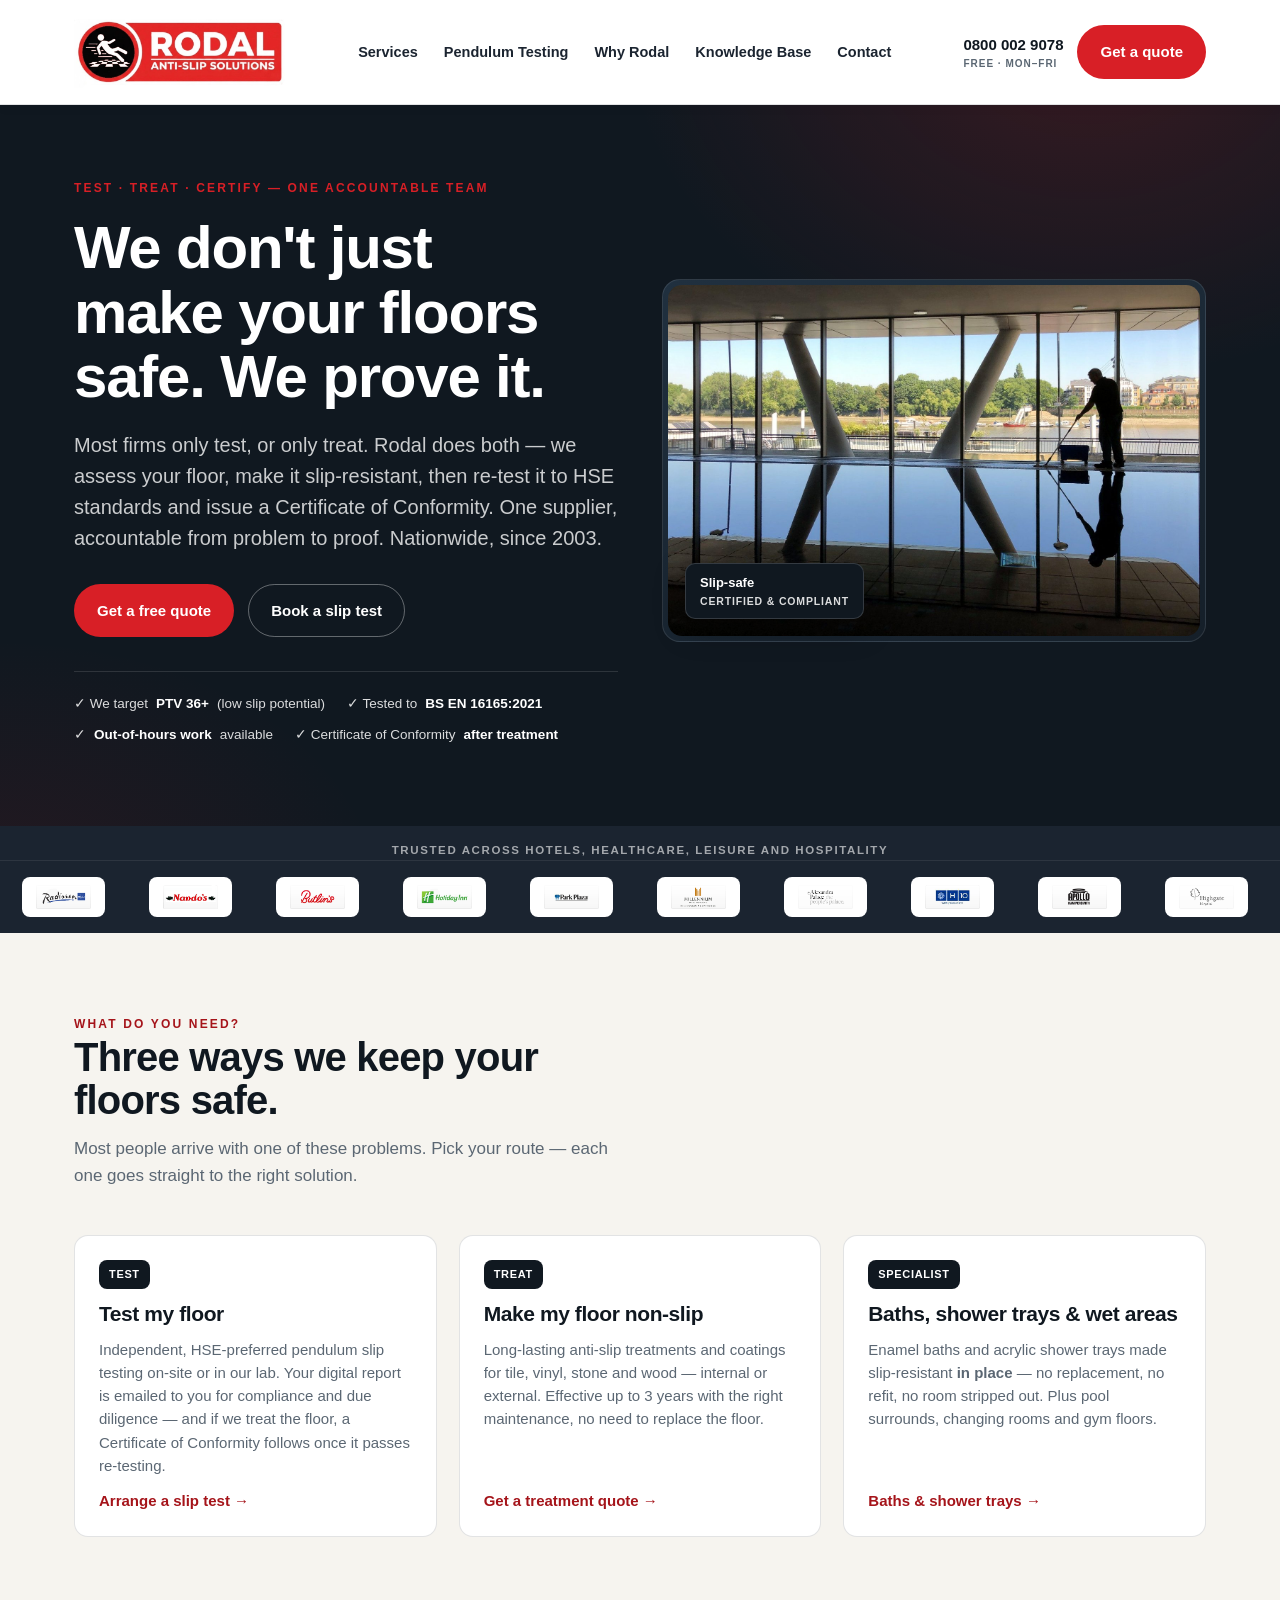
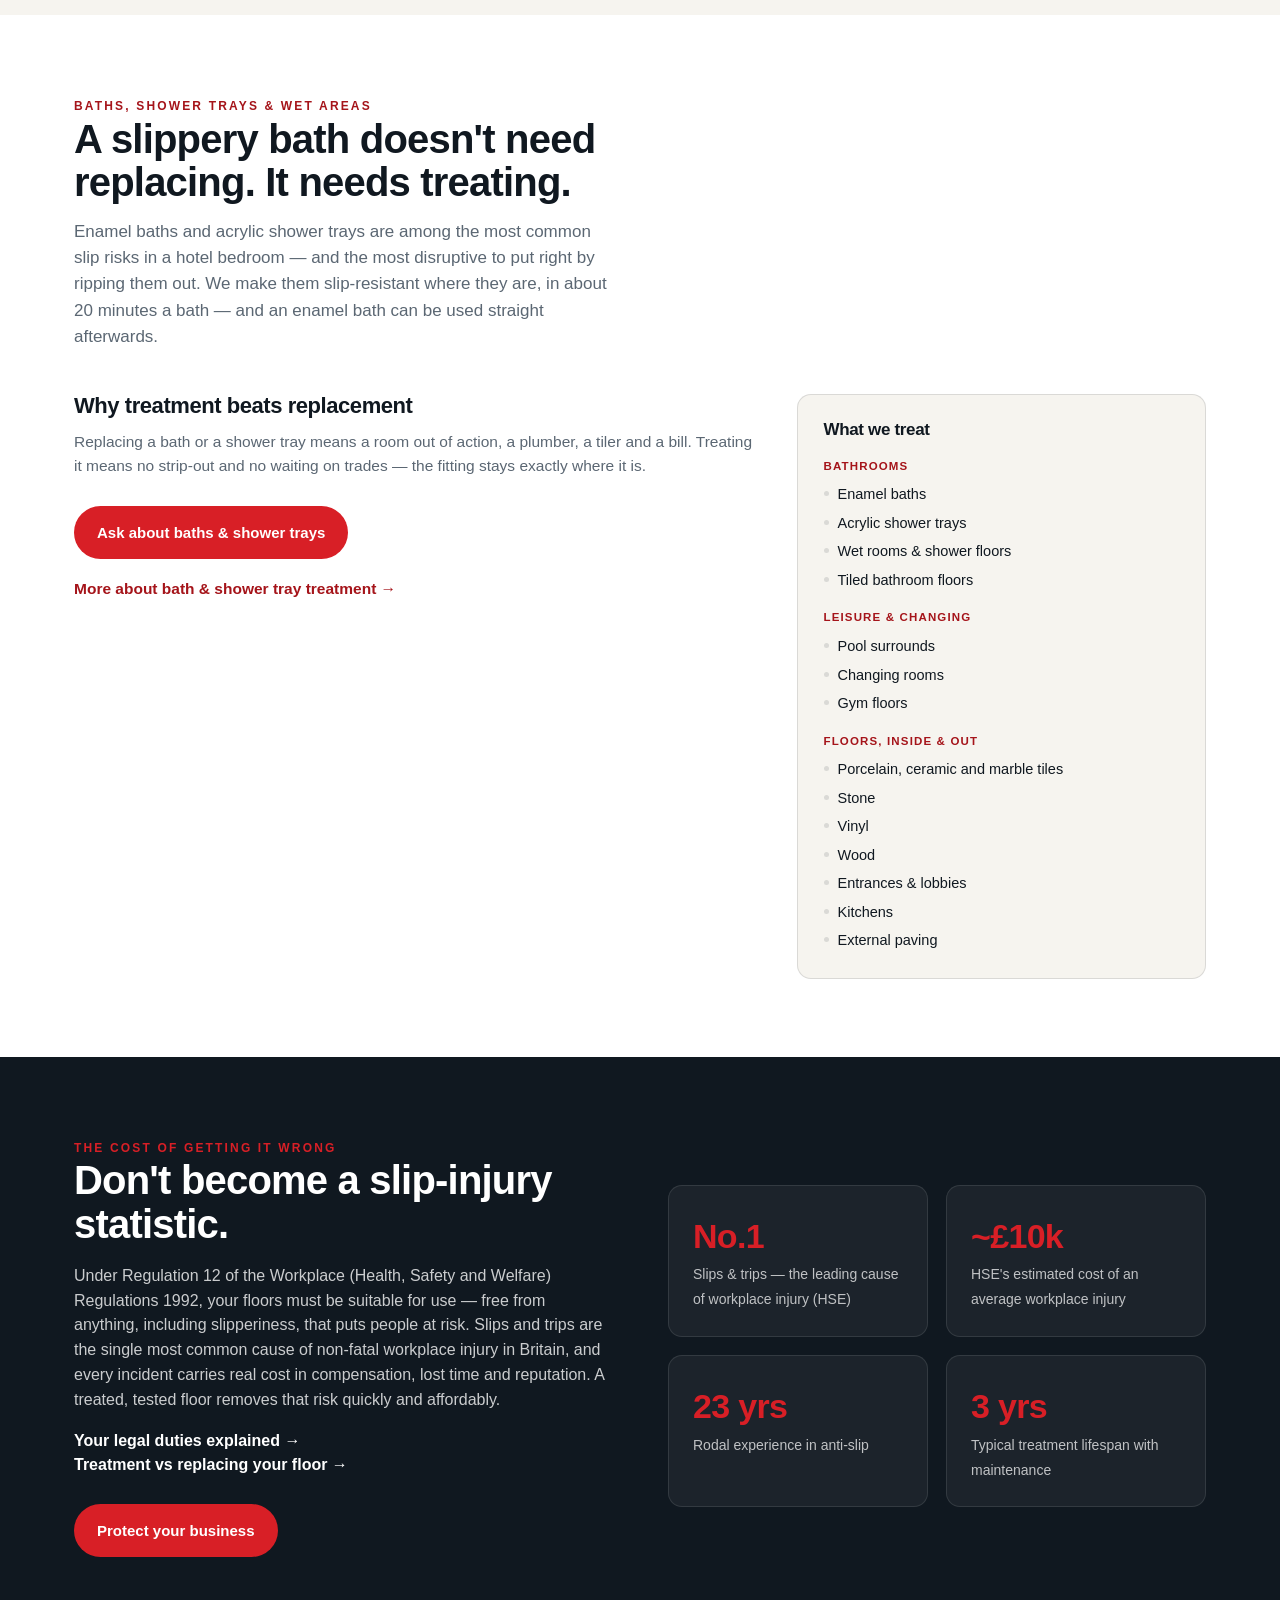
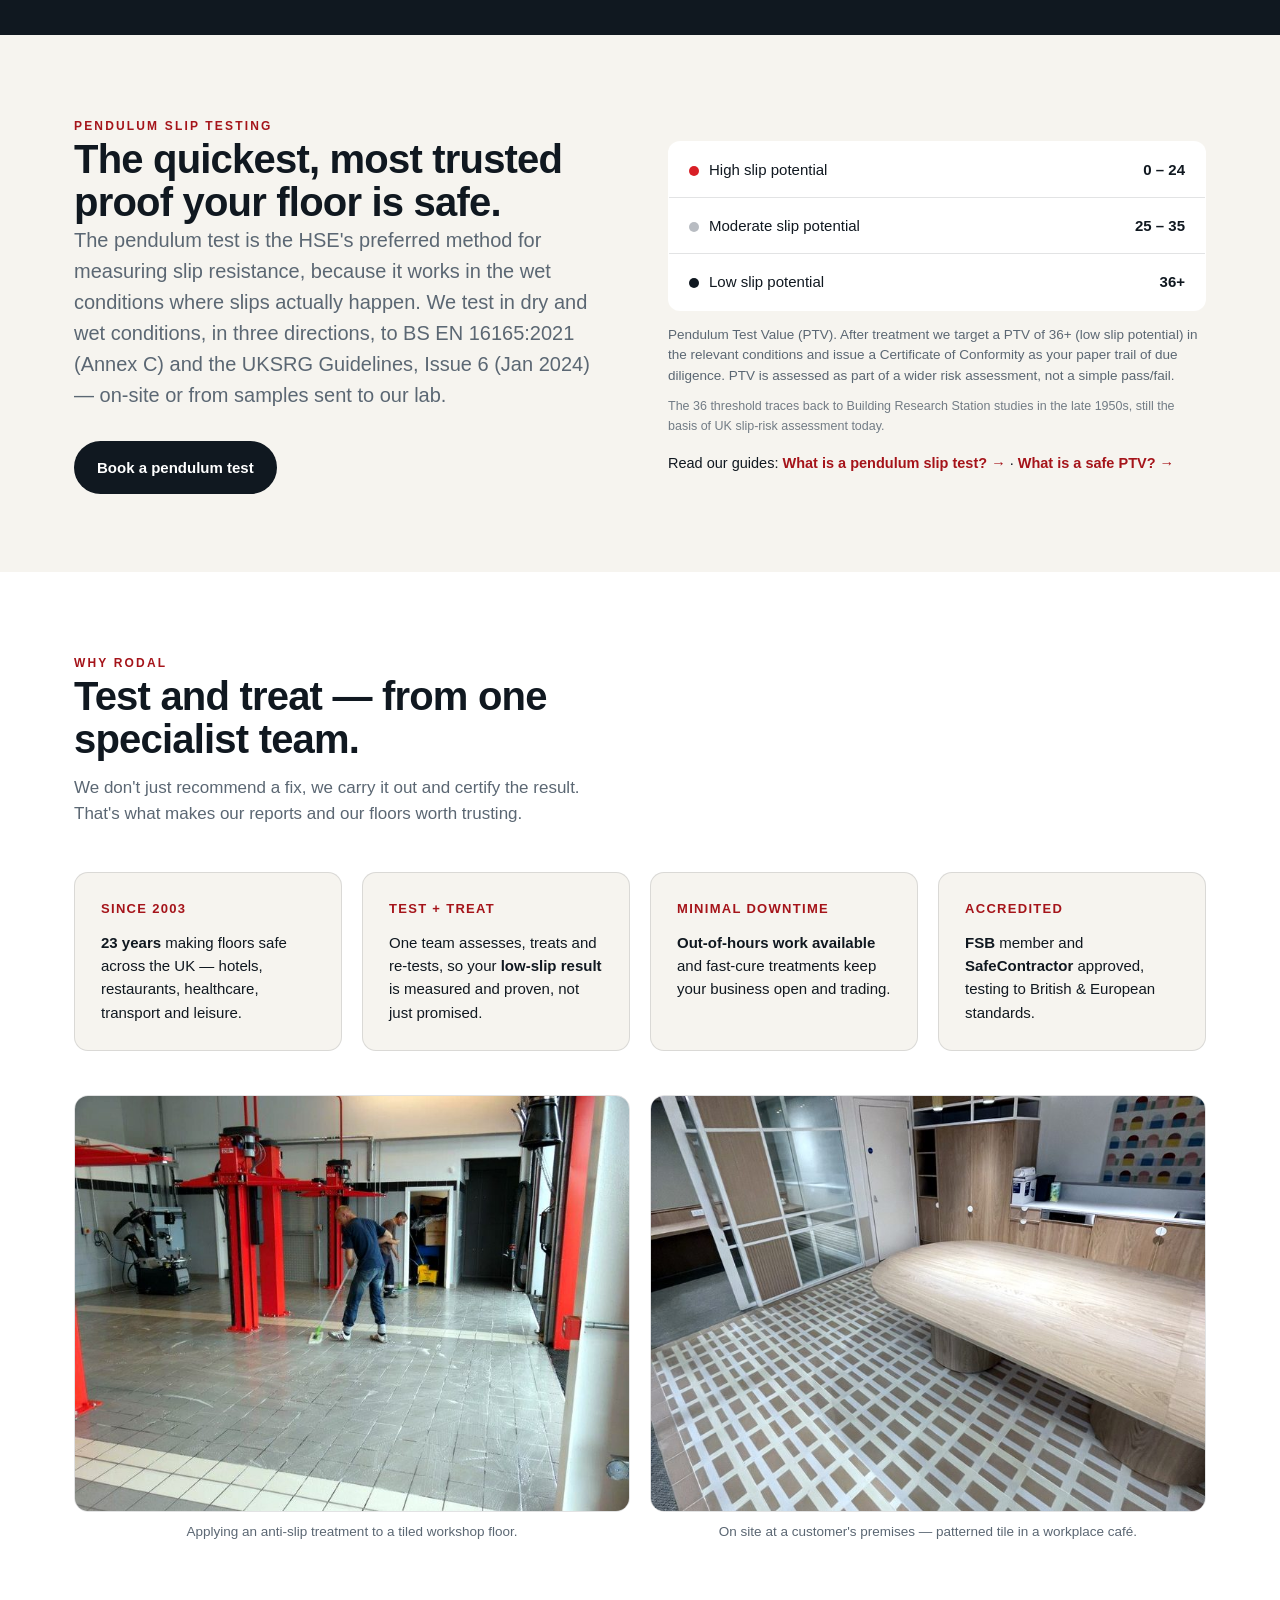
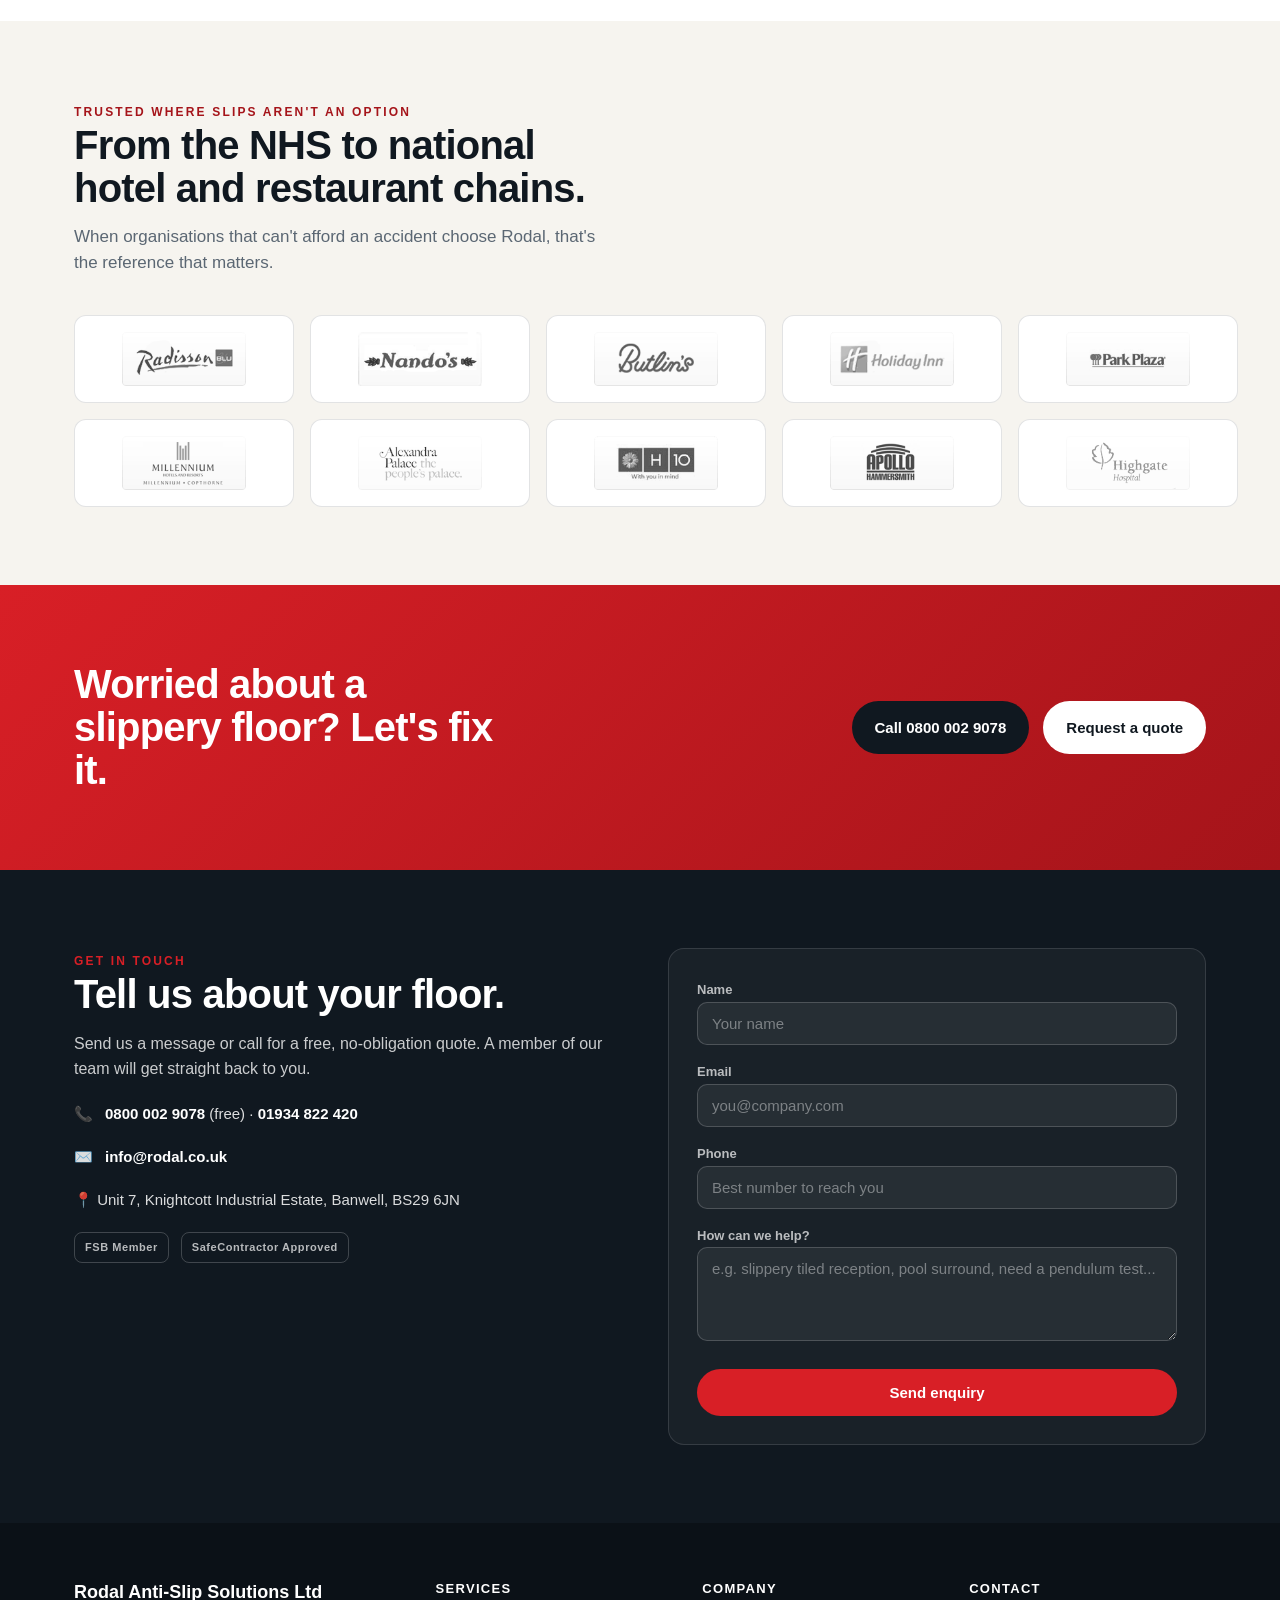
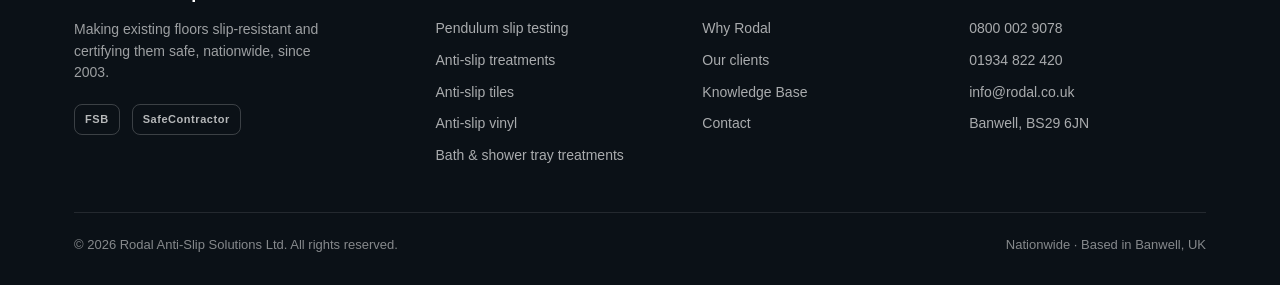
==== commit 241cc4e1: "Address Kelly's review: certificate wording, less duplication, photo slot - How it works, step 4: dr" ====
--- a/index.html
+++ b/index.html
@@ -153,15 +153,7 @@
     <div class="bath-grid">
       <div class="bath-main">
         <h3>Why treatment beats replacement</h3>
-        <p>Replacing a bath or a shower tray means a room out of action, a plumber, a tiler and a bill. An anti-slip treatment works on the surface itself, so the fitting stays exactly where it is — and the room goes back into service instead of into a refurbishment schedule.</p>
-        <ul class="bath-list">
-          <li><b>The room keeps earning.</b> No strip-out, no re-tiling, no waiting on trades.</li>
-          <li><b>Around 20 minutes to treat a bath</b>, so several bedrooms can be done in a single visit.</li>
-          <li><b>Enamel baths are back in use immediately</b> — no cure time at all. Acrylic shower trays cure overnight, so the room is back in service the next day, not the next week.</li>
-          <li><b>Whole-estate rollouts.</b> Multiple rooms, or multiple sites, planned as one programme.</li>
-          <li><b>It still looks like your bathroom.</b> The treatment works on the surface's microscopic texture, so appearance is usually unchanged.</li>
-          <li><b>Out-of-hours work available</b>, so bedrooms can be done around your bookings.</li>
-        </ul>
+        <p style="margin-bottom:28px">Replacing a bath or a shower tray means a room out of action, a plumber, a tiler and a bill. Treating it means no strip-out and no waiting on trades — the fitting stays exactly where it is.</p>
         <a class="btn btn-primary" href="#contact">Ask about baths &amp; shower trays</a>
         <p style="margin-top:18px"><a href="anti-slip-bath-treatments.html" style="color:var(--accent-deep);font-weight:800">More about bath &amp; shower tray treatment →</a></p>
       </div>
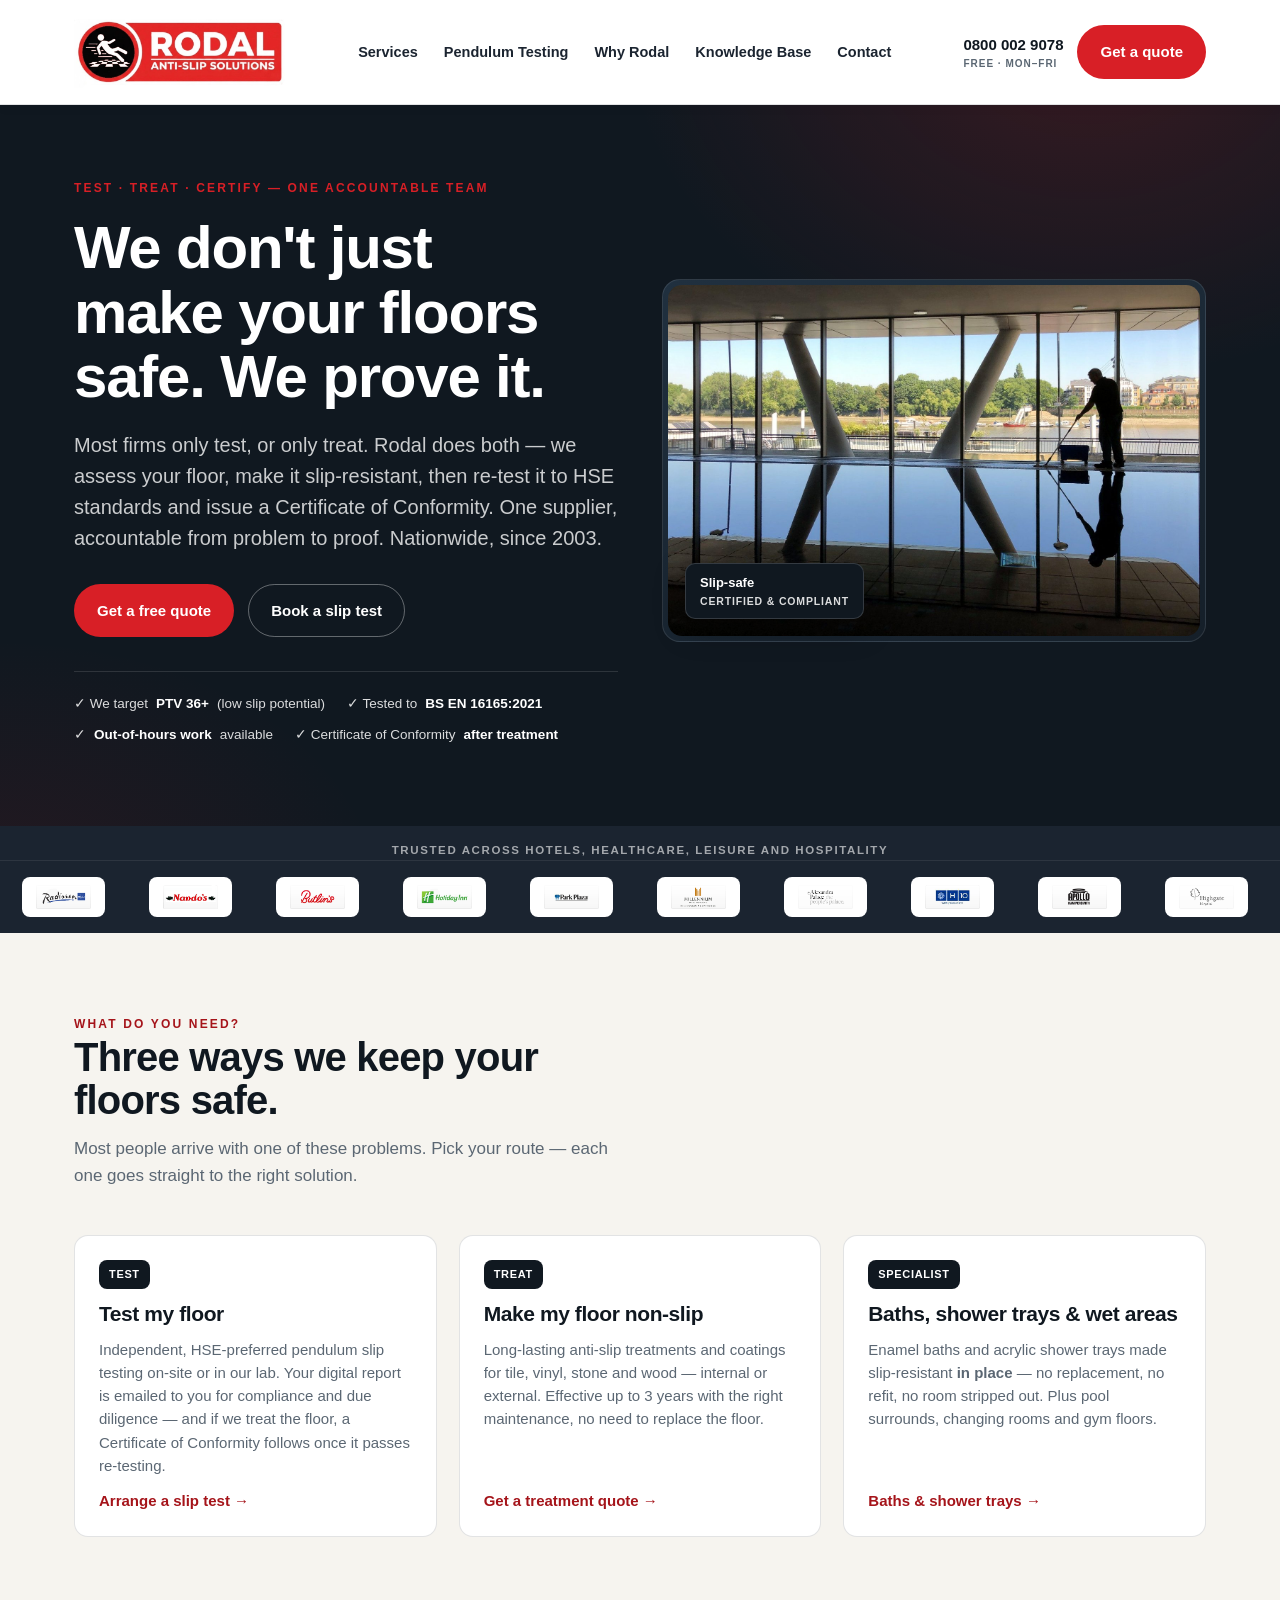
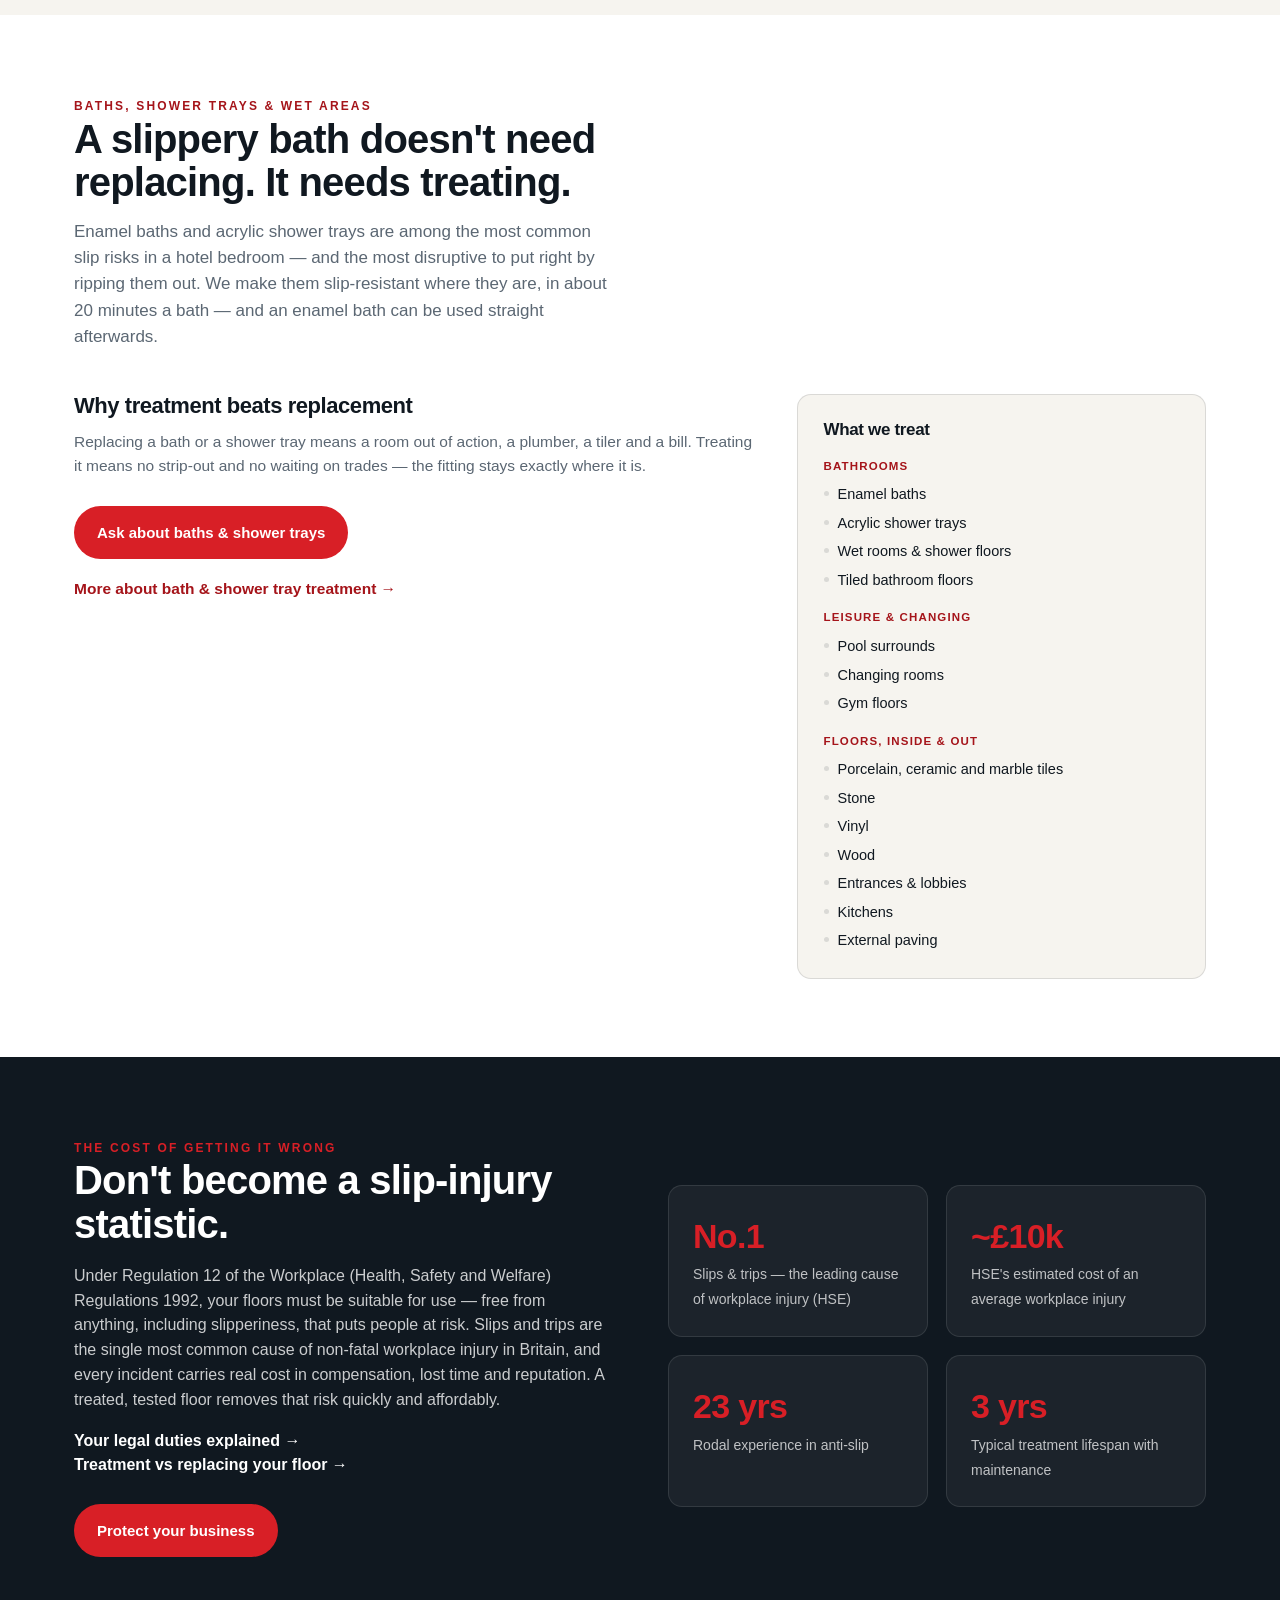
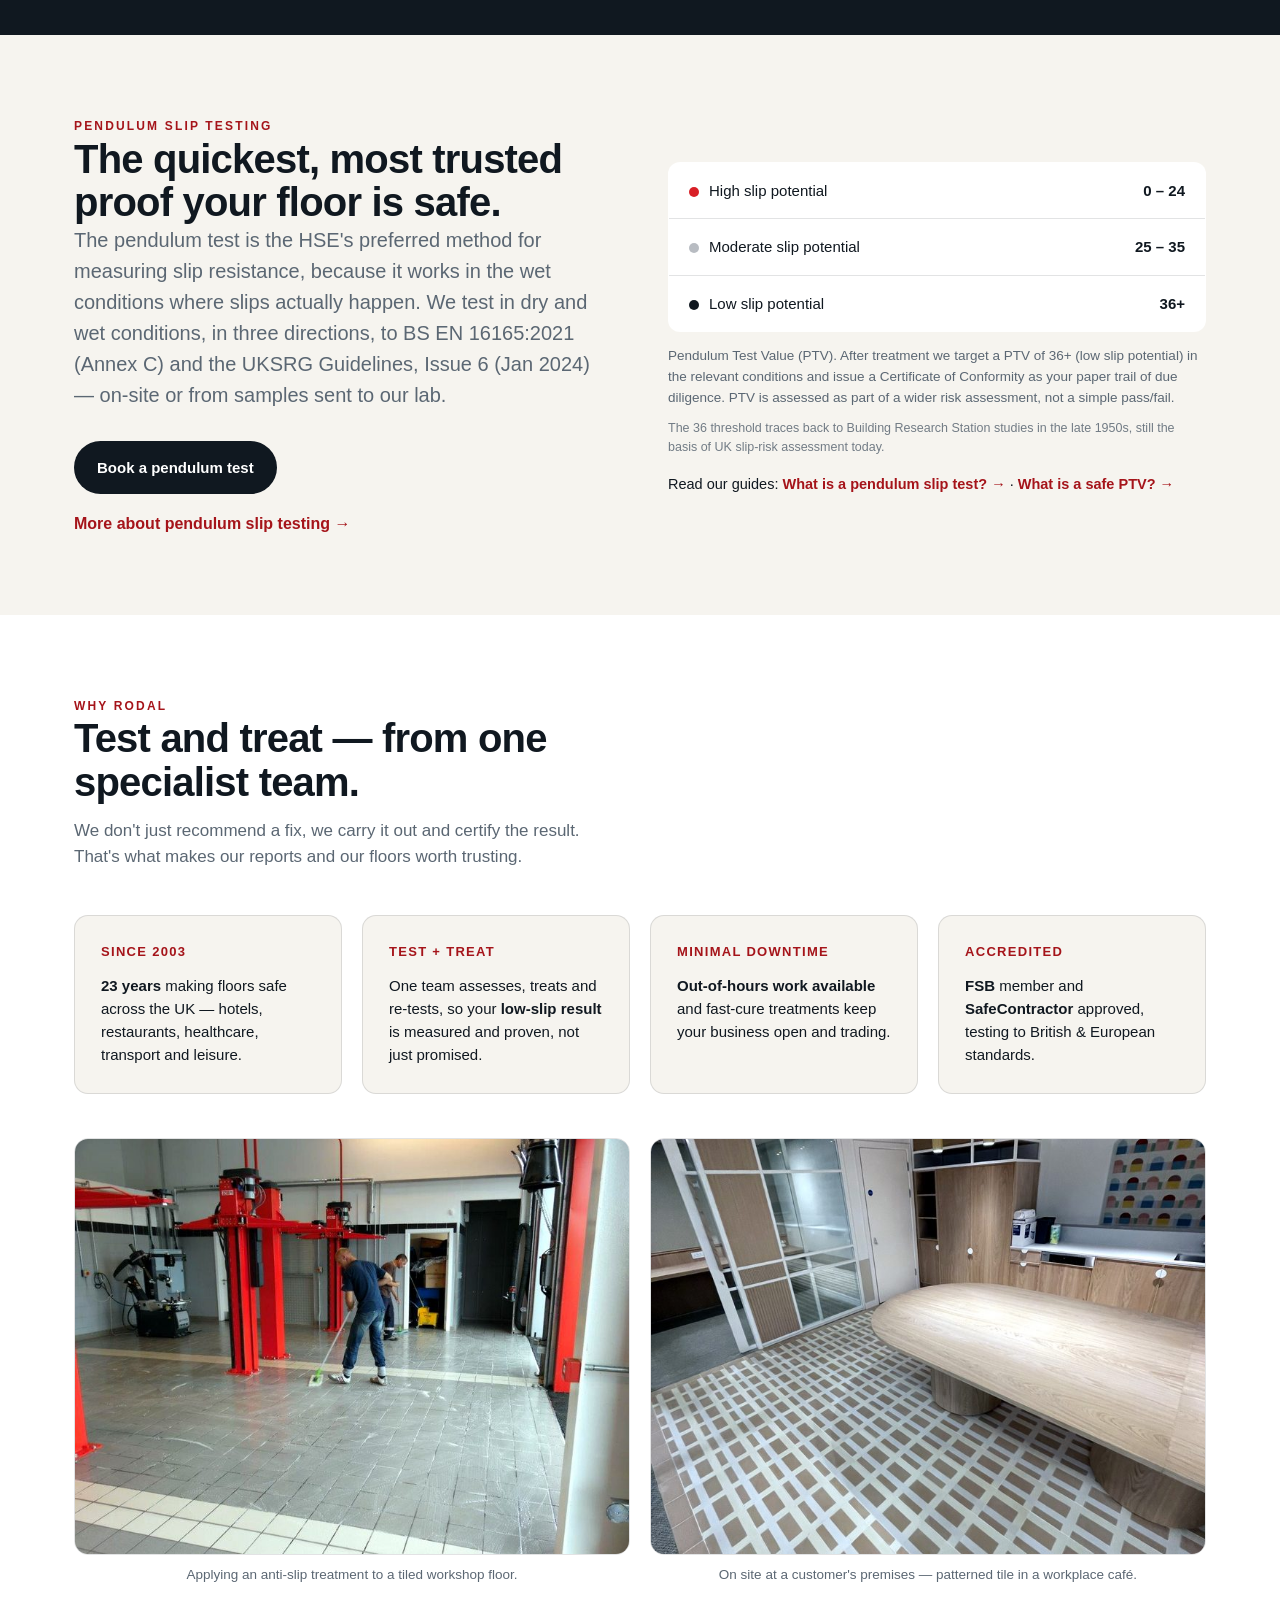
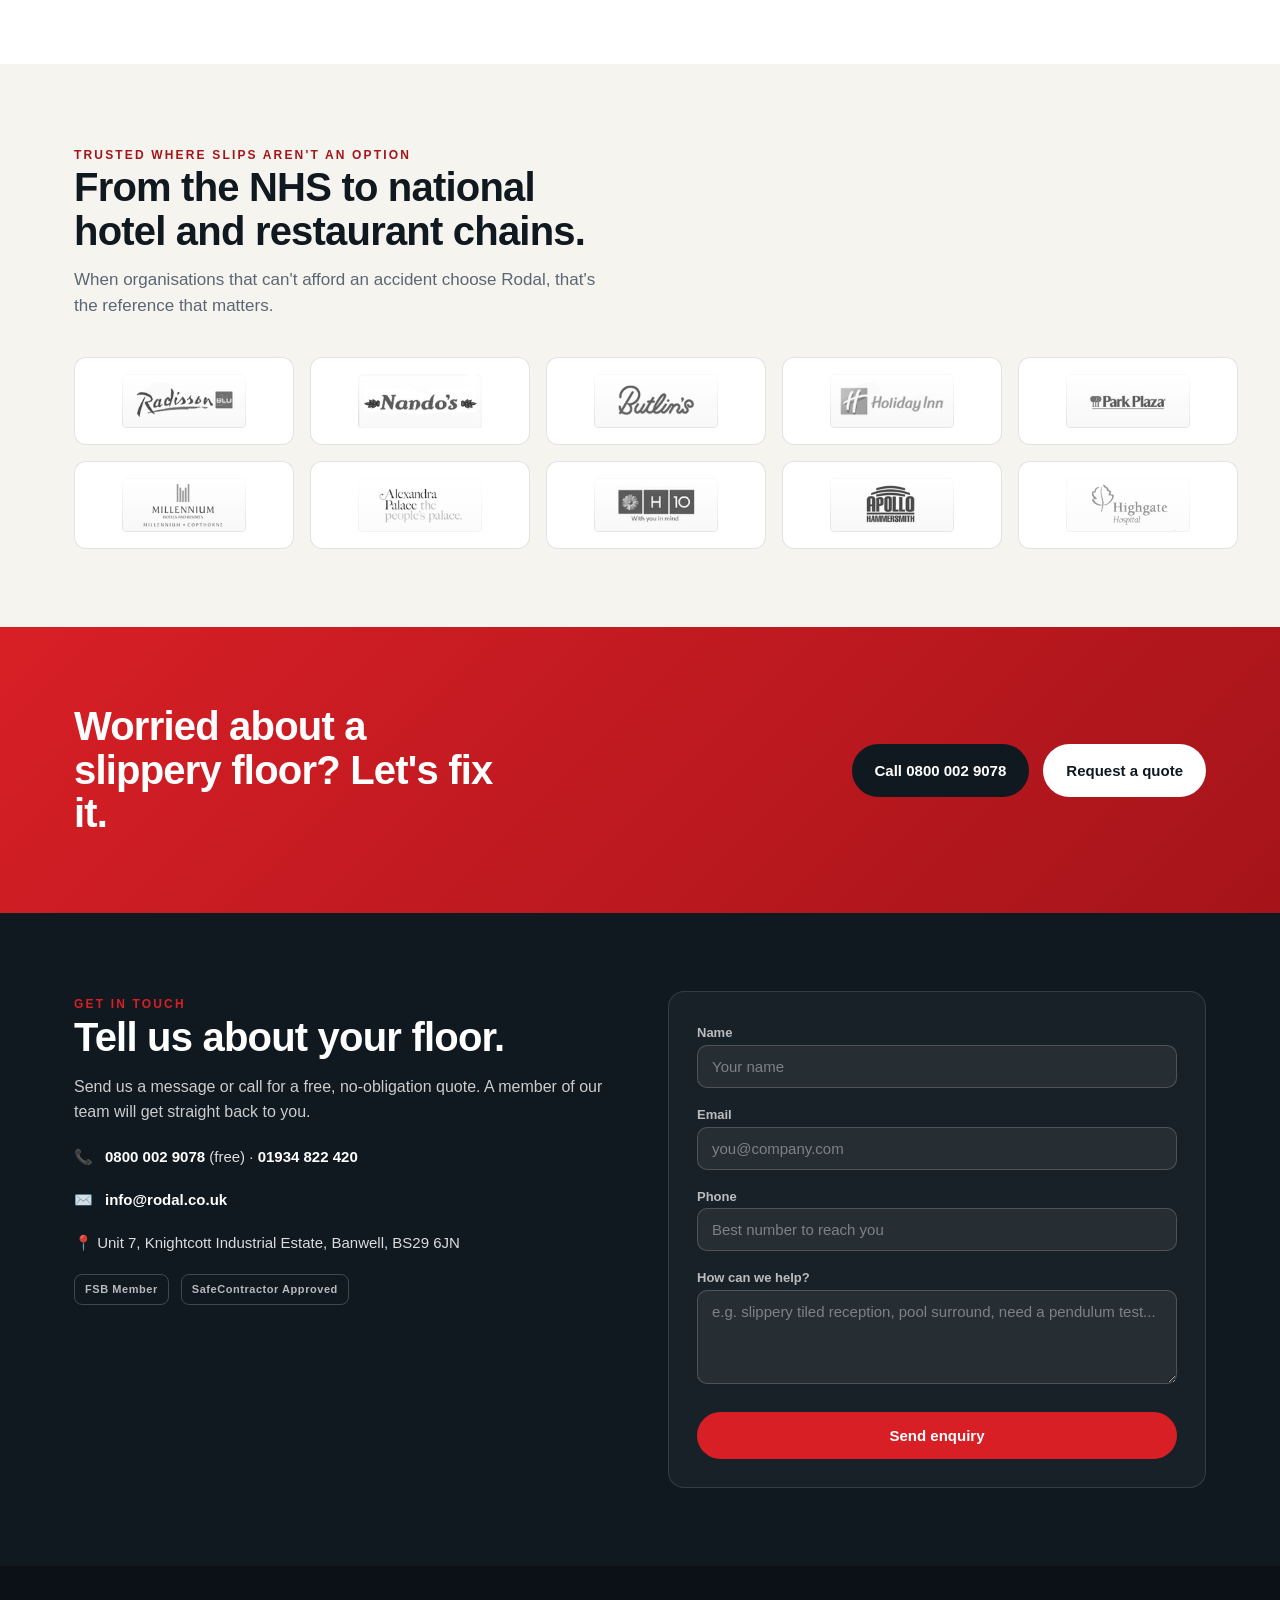
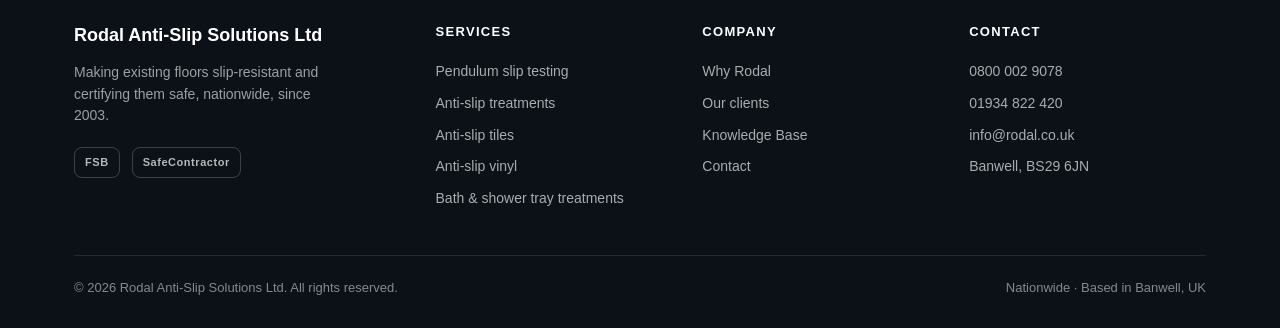
==== commit ea576598: "Add a pendulum slip testing service page New page pendulum-slip-testing.html: the booking page for t" ====
--- a/index.html
+++ b/index.html
@@ -57,7 +57,7 @@
     </a>
     <nav class="nav-links" id="menu">
       <a href="#services">Services</a>
-      <a href="#testing">Pendulum Testing</a>
+      <a href="pendulum-slip-testing.html">Pendulum Testing</a>
       <a href="#why">Why Rodal</a>
       <a href="knowledge.html">Knowledge Base</a>
       <a href="#contact">Contact</a>
@@ -119,7 +119,7 @@
           <span class="tag">Test</span>
           <h3>Test my floor</h3>
           <p>Independent, HSE-preferred pendulum slip testing on-site or in our lab. Your digital report is emailed to you for compliance and due diligence — and if we treat the floor, a Certificate of Conformity follows once it passes re-testing.</p>
-          <a class="rlink" href="#testing">Arrange a slip test →</a>
+          <a class="rlink" href="pendulum-slip-testing.html">Arrange a slip test →</a>
         </div>
       </div>
       <div class="route">
@@ -222,6 +222,7 @@
       <div class="hero-cta">
         <a class="btn btn-dark" href="#contact">Book a pendulum test</a>
       </div>
+      <p style="margin-top:18px"><a href="pendulum-slip-testing.html" style="color:var(--accent-deep);font-weight:800">More about pendulum slip testing →</a></p>
     </div>
     <div>
       <table class="ptv-table">
@@ -340,7 +341,7 @@
       </div>
       <div>
         <h4>Services</h4>
-        <a href="#testing">Pendulum slip testing</a>
+        <a href="pendulum-slip-testing.html">Pendulum slip testing</a>
         <a href="#services">Anti-slip treatments</a>
         <a href="#services">Anti-slip tiles</a>
         <a href="#services">Anti-slip vinyl</a>
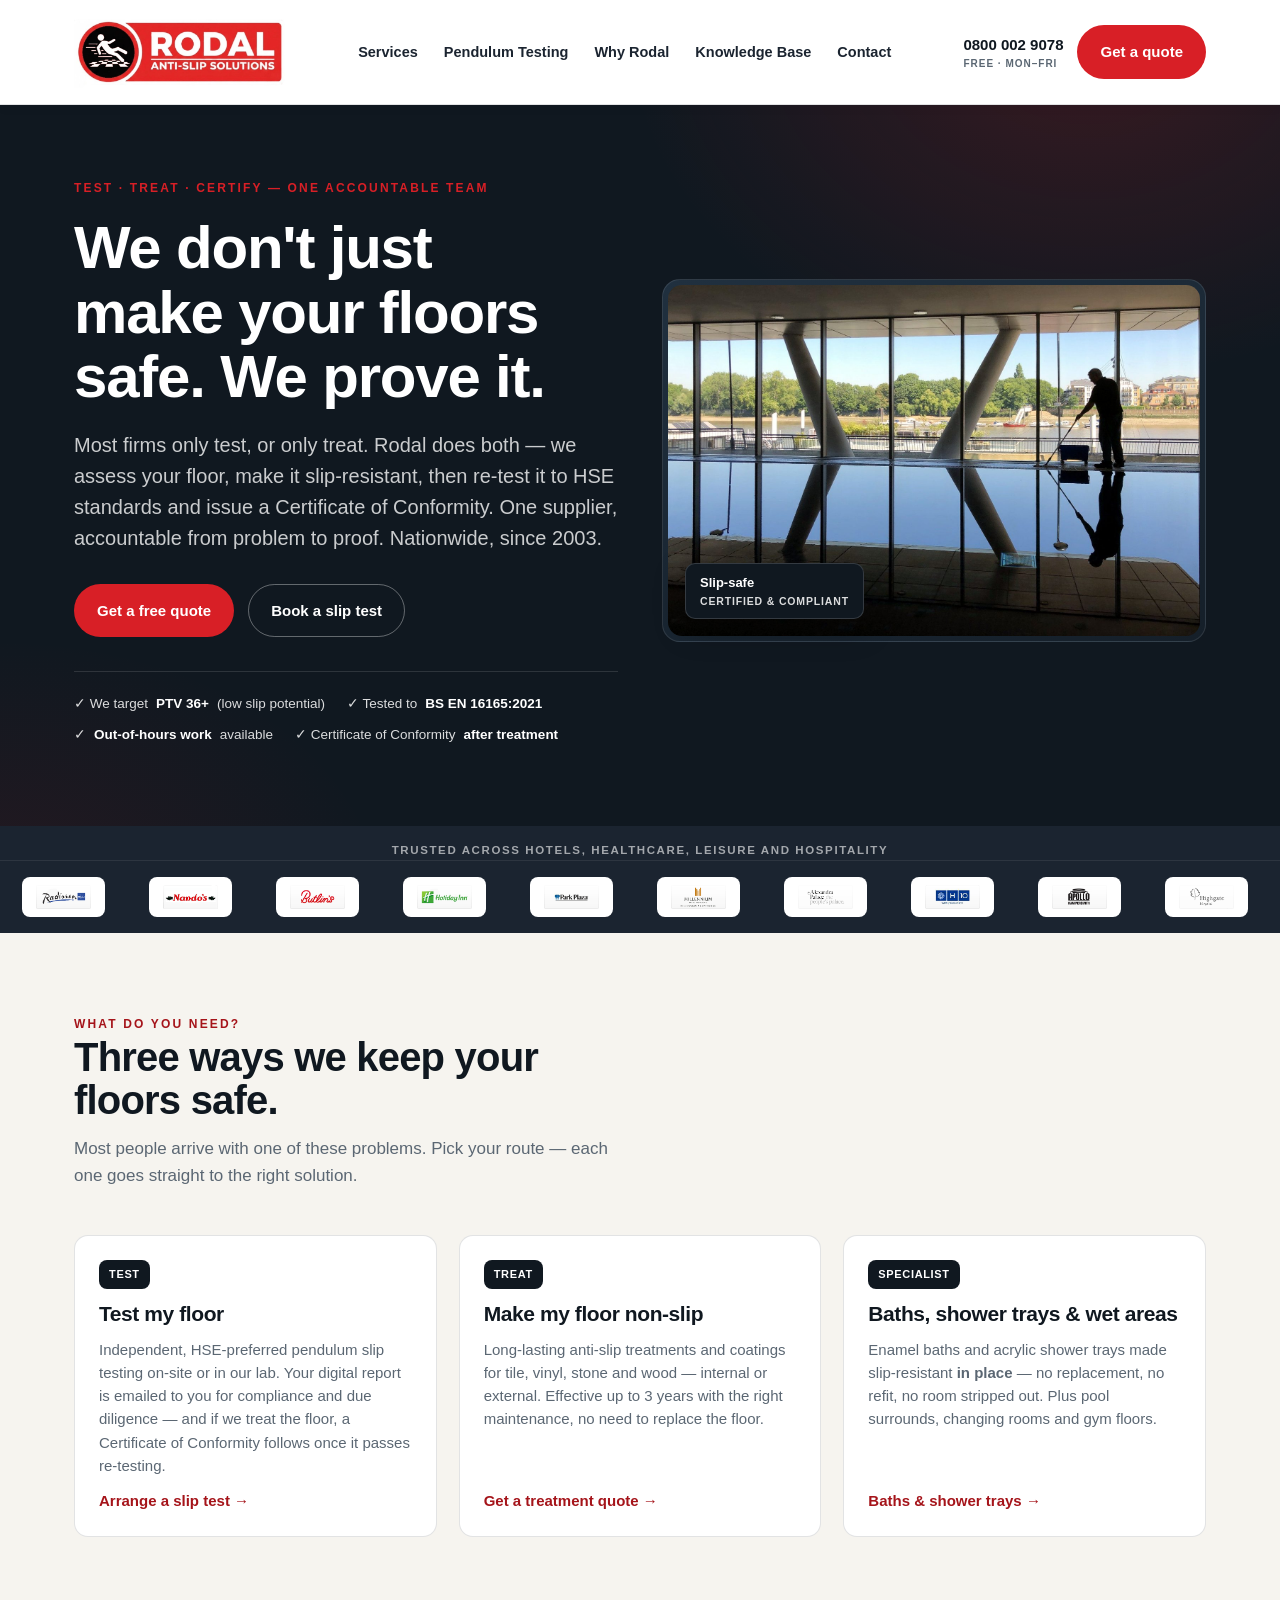
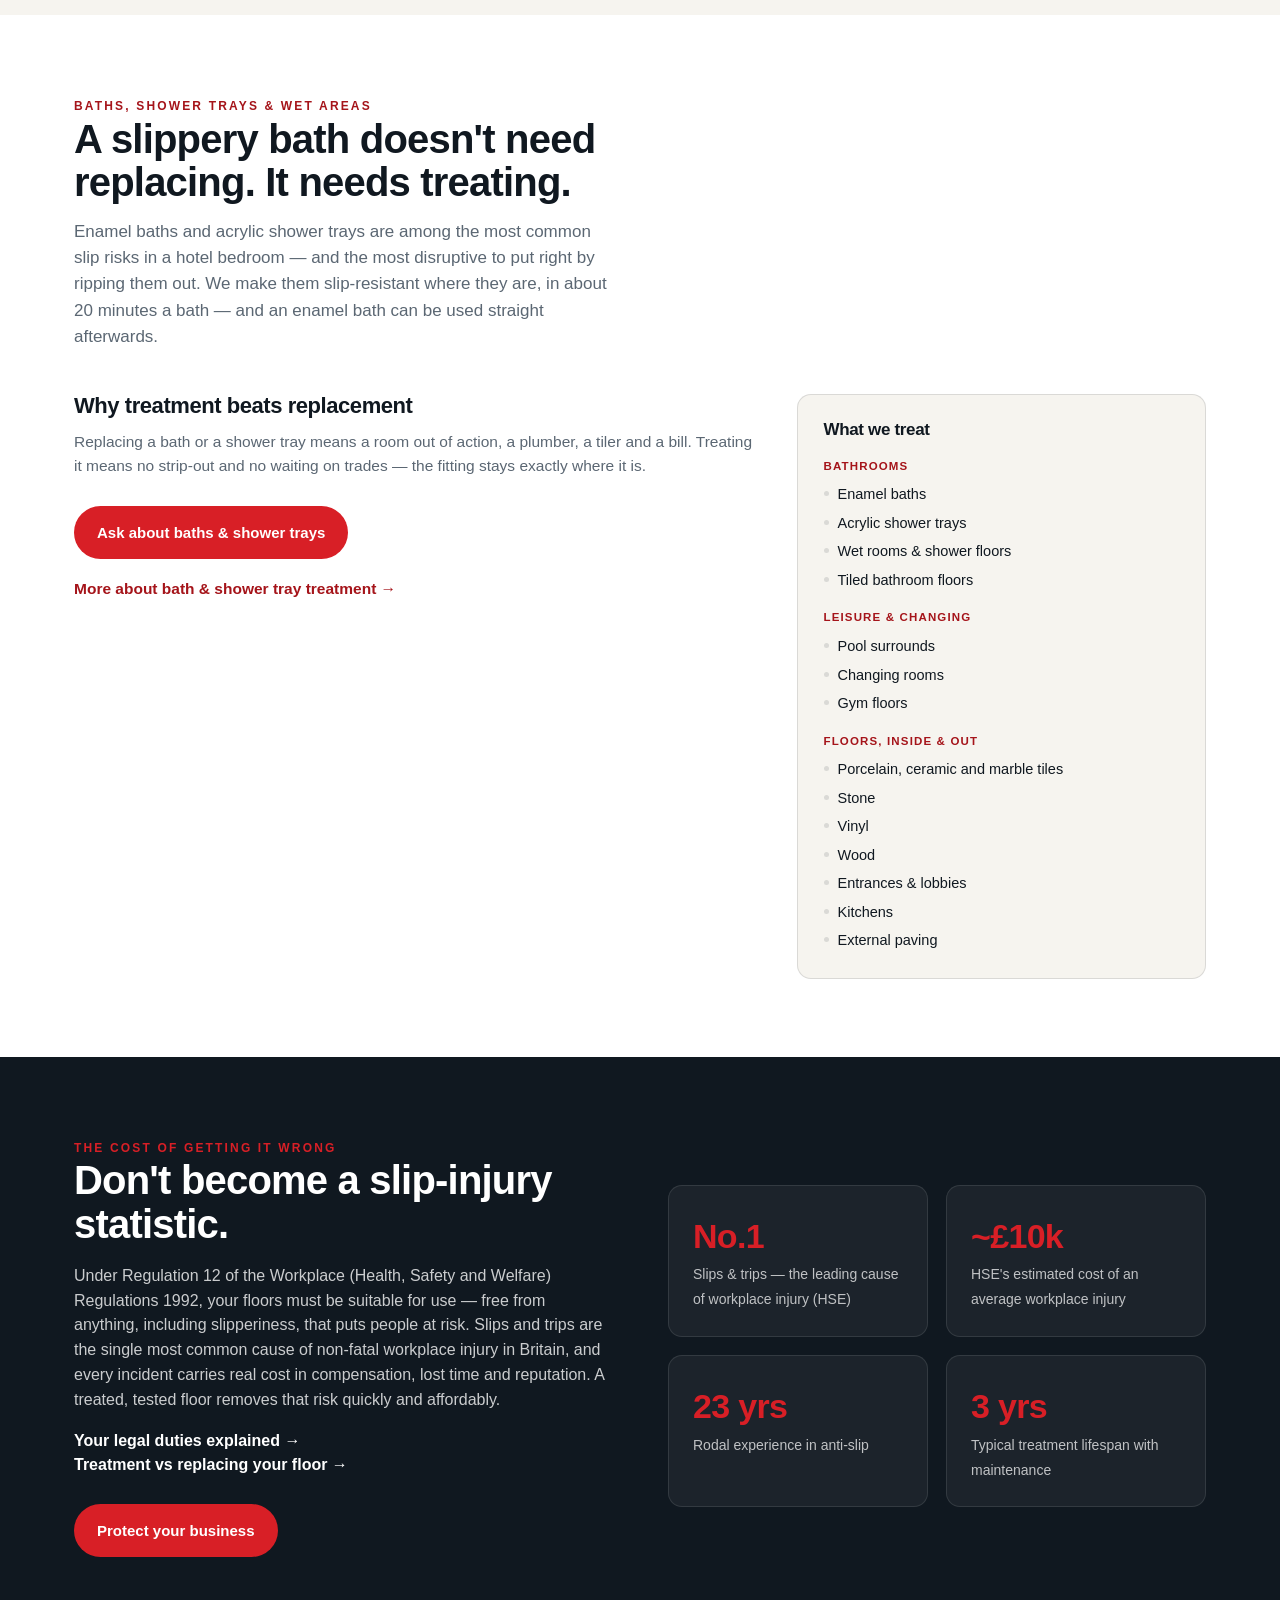
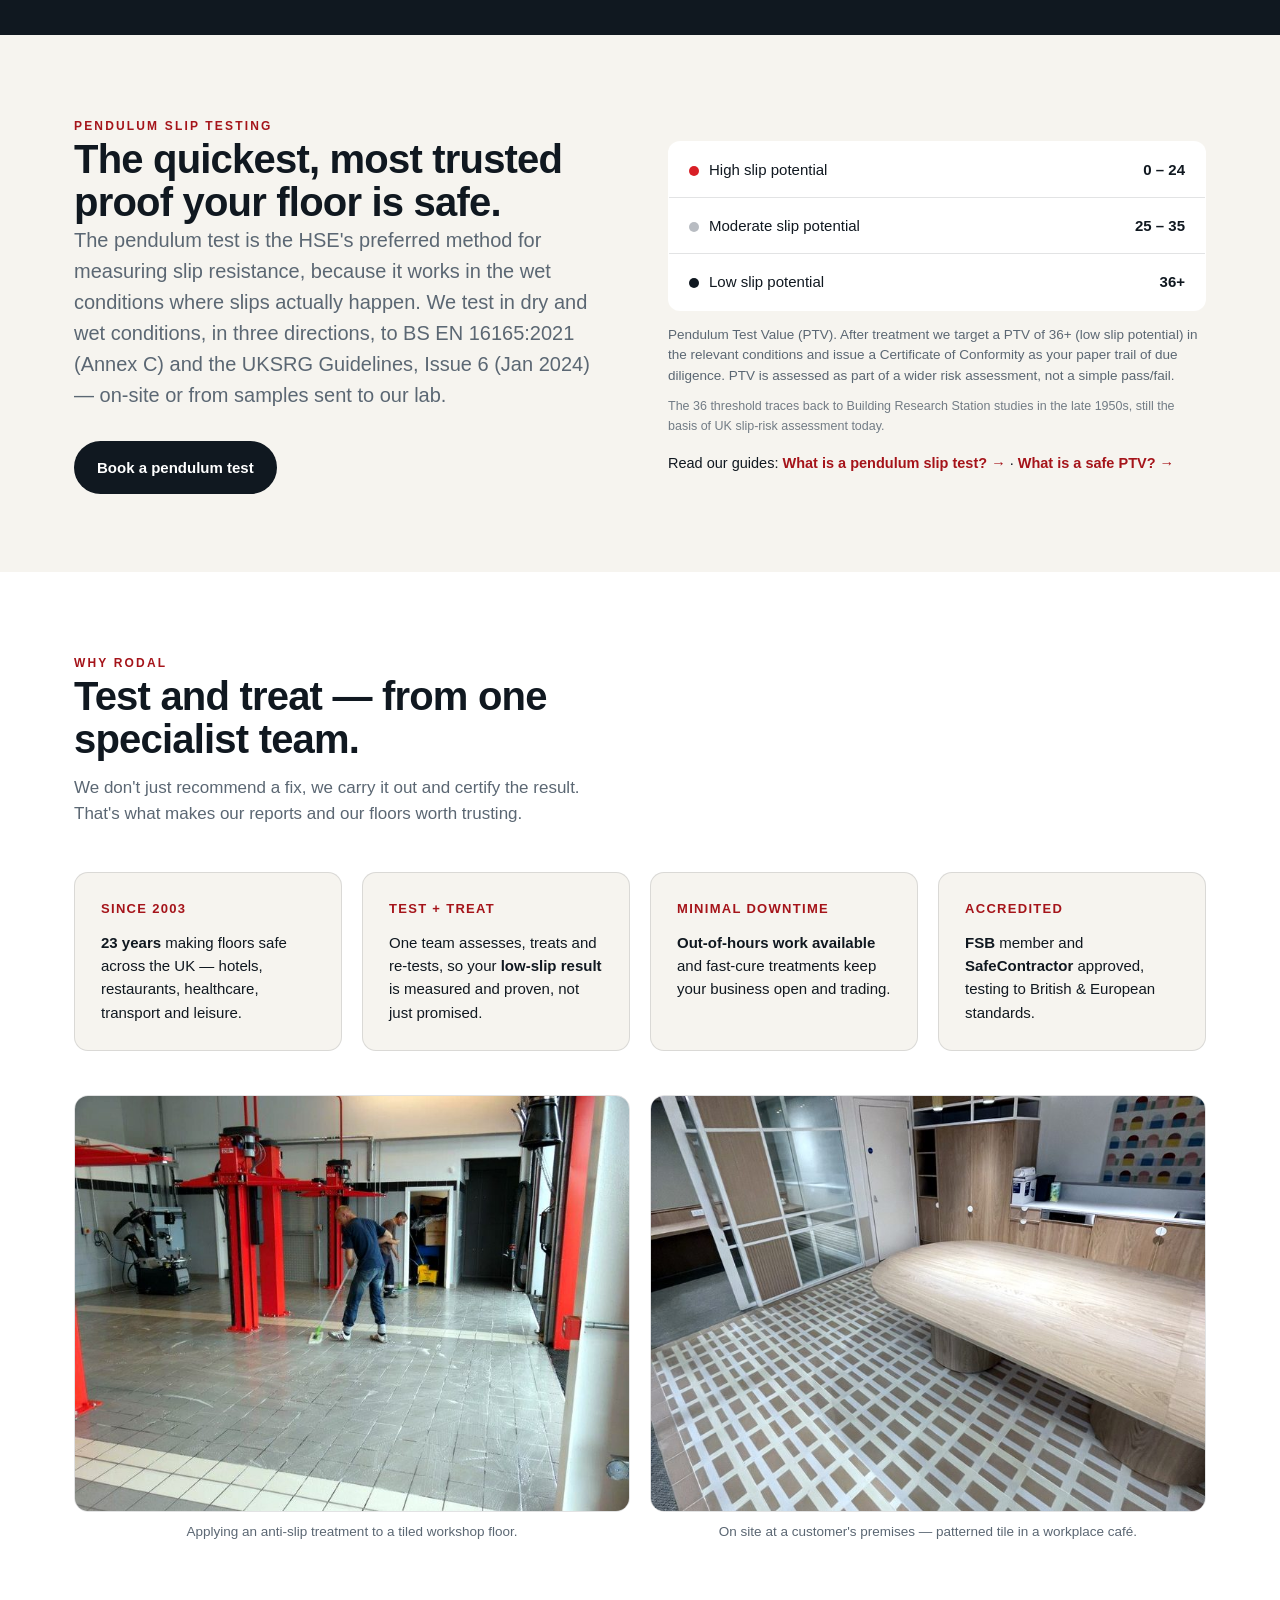
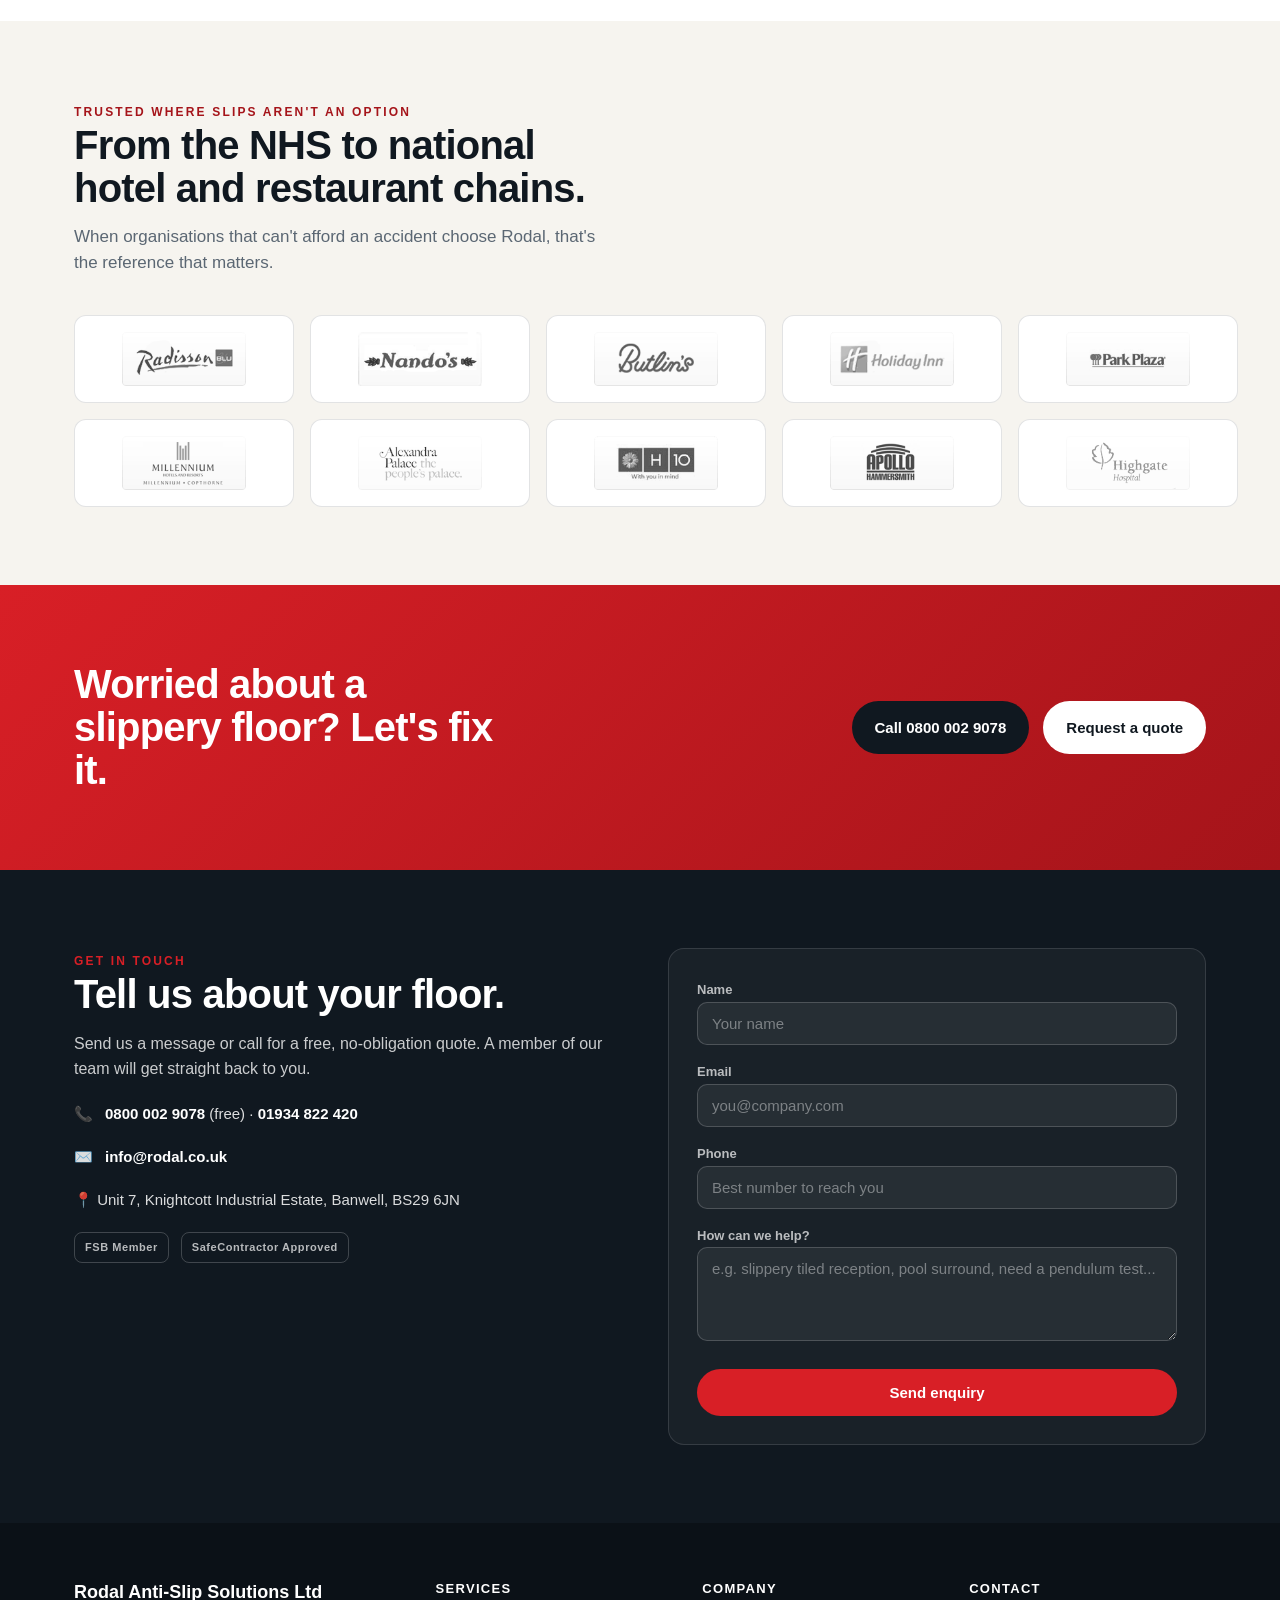
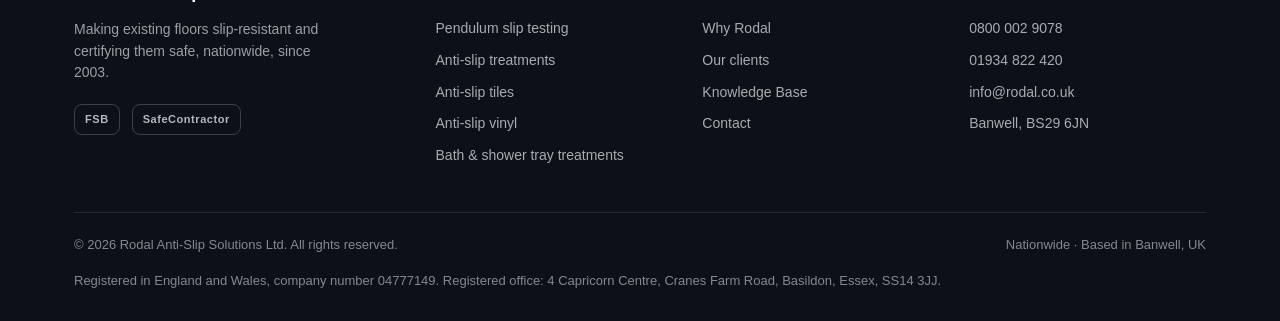
==== commit 3b378790: "Add the company registration number and registered office Companies Act trading disclosures: a compa" ====
--- a/index.html
+++ b/index.html
@@ -57,7 +57,7 @@
     </a>
     <nav class="nav-links" id="menu">
       <a href="#services">Services</a>
-      <a href="pendulum-slip-testing.html">Pendulum Testing</a>
+      <a href="#testing">Pendulum Testing</a>
       <a href="#why">Why Rodal</a>
       <a href="knowledge.html">Knowledge Base</a>
       <a href="#contact">Contact</a>
@@ -119,7 +119,7 @@
           <span class="tag">Test</span>
           <h3>Test my floor</h3>
           <p>Independent, HSE-preferred pendulum slip testing on-site or in our lab. Your digital report is emailed to you for compliance and due diligence — and if we treat the floor, a Certificate of Conformity follows once it passes re-testing.</p>
-          <a class="rlink" href="pendulum-slip-testing.html">Arrange a slip test →</a>
+          <a class="rlink" href="#testing">Arrange a slip test →</a>
         </div>
       </div>
       <div class="route">
@@ -222,7 +222,6 @@
       <div class="hero-cta">
         <a class="btn btn-dark" href="#contact">Book a pendulum test</a>
       </div>
-      <p style="margin-top:18px"><a href="pendulum-slip-testing.html" style="color:var(--accent-deep);font-weight:800">More about pendulum slip testing →</a></p>
     </div>
     <div>
       <table class="ptv-table">
@@ -341,7 +340,7 @@
       </div>
       <div>
         <h4>Services</h4>
-        <a href="pendulum-slip-testing.html">Pendulum slip testing</a>
+        <a href="#testing">Pendulum slip testing</a>
         <a href="#services">Anti-slip treatments</a>
         <a href="#services">Anti-slip tiles</a>
         <a href="#services">Anti-slip vinyl</a>
@@ -365,6 +364,7 @@
     <div class="foot-bottom">
       <span>© 2026 Rodal Anti-Slip Solutions Ltd. All rights reserved.</span>
       <span>Nationwide · Based in Banwell, UK</span>
+      <span>Registered in England and Wales, company number 04777149. Registered office: 4 Capricorn Centre, Cranes Farm Road, Basildon, Essex, SS14 3JJ.</span>
     </div>
   </div>
 </footer>
